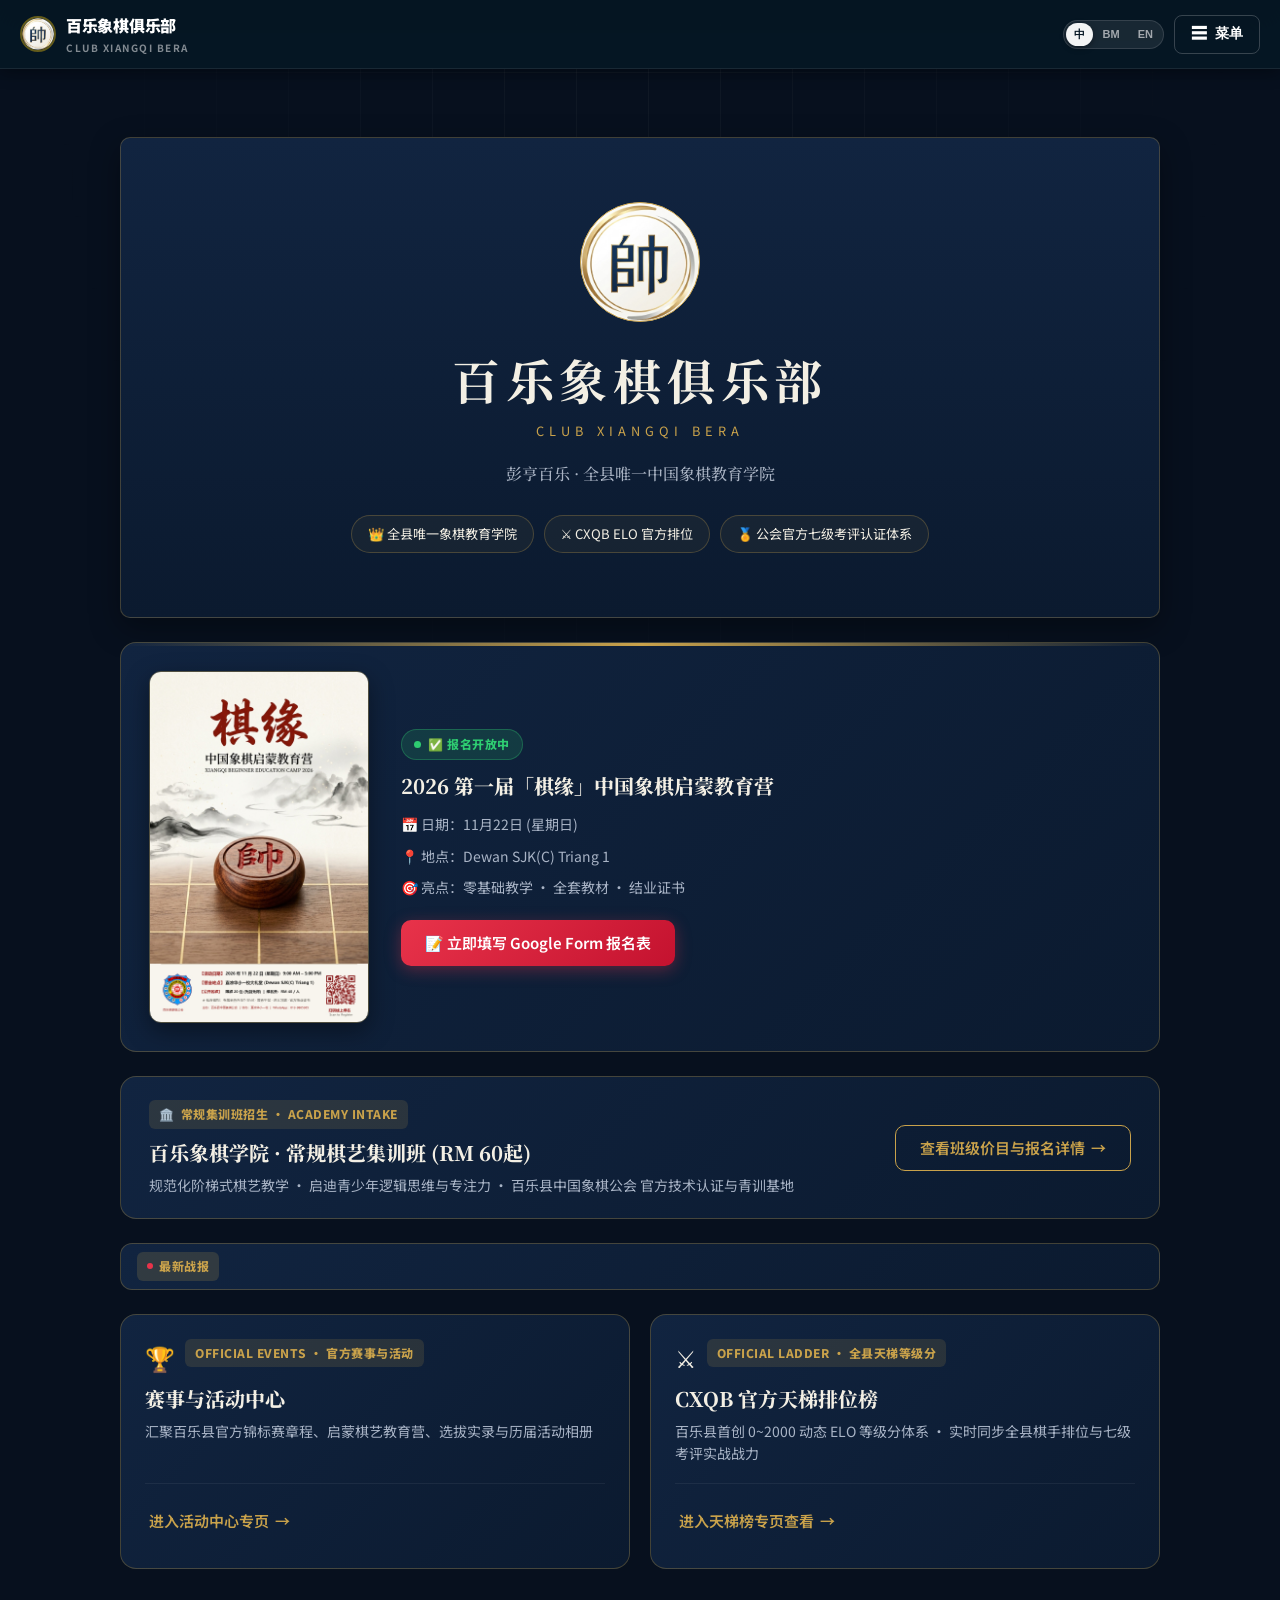
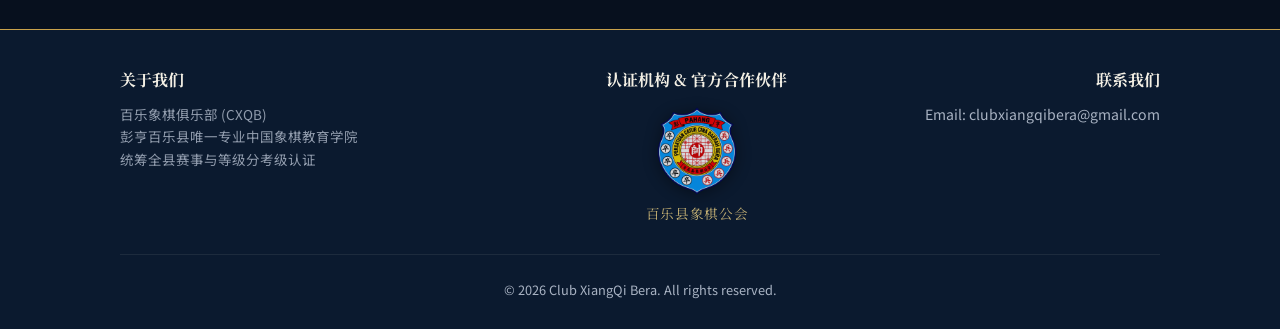
==== index.html @ 257b35fa "feat(ladder): standardize rank tiers to official 7-level system (Lv 1 Asas to Lv 7 Wakil Daerah)" ====
<!DOCTYPE html>
<html lang="zh-CN">
<head>
  <meta charset="UTF-8">
  <meta name="viewport" content="width=device-width, initial-scale=1.0, maximum-scale=1.0, user-scalable=no">
  <title>Club XiangQi Bera — 俱乐部专属综合系统</title>
  <link rel="preconnect" href="https://fonts.googleapis.com">
  <link href="https://fonts.googleapis.com/css2?family=Plus+Jakarta+Sans:wght@400;500;600;700;800;900&family=Noto+Sans+SC:wght@400;500;700;900&family=Noto+Serif+SC:wght@400;500;600;700;900&display=swap" rel="stylesheet">
  <style>
    :root {
  /* ========================================================
     CXQB MASTER DESIGN TOKENS (全站统一视觉色彩与毛玻璃规范)
     在此处修改一次，全站三端（首页、教练端、校际端）自动同步！
     ======================================================== */

  /* 0. 核心专属设计变量 (Design Variables) */
  --navy-900:           #070d1a;
  --navy-800:           #0d1a30;
  --gold:               #e8b84a;
  --red-1:              #e8334a;
  --red-2:              #c4122f;
  --text:               #f1f4f9;
  --text-muted:         #a9b4c6;

  /* 1. 页面极简暗夜蓝与棋盘微光背景 */
  --bg-page:            #040C17;                           /* 页面极深海蓝底色 */
  --grid-line:          rgba(241, 196, 15, 0.045);         /* 棋盘背景微金网格线 */
  --grid-size:          72px 72px;                         /* 棋盘网格统一尺寸 */

  /* 2. 顶栏导航与下拉大菜单 (Navigation & Mega Menu) */
  --top-color:          rgba(6, 23, 36, 0.92);             /* 顶栏深海蓝毛玻璃背景 */
  --top-blur:           16px;                              /* 顶栏毛玻璃模糊度 */
  --top-border:         rgba(255, 255, 255, 0.08);         /* 顶栏与菜单微光边框 */
  --mega-bg:            rgba(6, 23, 36, 0.78);            /* 下拉大菜单半透底色 */
  --mega-blur:          24px;                              /* 大菜单毛玻璃模糊度 */
  --backdrop-blur:      20px;                              /* 全屏背景遮罩模糊度 */
  --backdrop-bg:        rgba(0, 0, 0, 0.45);               /* 全屏背景遮罩半透黑 */

  /* 3. 毛玻璃卡片与表单 (Cards & Inputs) */
  --card-glass:         rgba(6, 23, 36, 0.72);             /* 磨砂玻璃卡片背景 */
  --card-glass-border:  rgba(255, 255, 255, 0.12);         /* 晶莹高光边框 */
  --card-glass-shadow:  0 25px 60px rgba(0, 0, 0, 0.6), 0 0 35px rgba(241, 196, 15, 0.06);
  --card-radius:        24px;                              /* 统一大圆角 */

  --input-glass-bg:     rgba(255, 255, 255, 0.05);         /* 半透输入框背景 */
  --input-glass-border: rgba(255, 255, 255, 0.12);         /* 输入框高光边框 */
  --input-glass-blur:   8px;                               /* 输入框微磨砂 */
  --input-focus-glow:   rgba(241, 196, 15, 0.5);           /* 输入框激活高亮边框 */

  /* 4. 品牌核心点缀色 (Gold & Red CTA) */
  --badge-gold-bg:      #F1C40F;                           /* 尊荣纯金徽章背景 */
  --badge-gold-text:    #0A1929;                           /* 金徽章深色文字 */
  --gold-hover:         #F1C40F;                           /* 鼠标悬停高光金 */
  
  --btn-primary-bg:     linear-gradient(135deg, #E63946 0%, #D90429 100%); /* 统一主操作渐变红 */
  --btn-primary-shadow: 0 8px 25px rgba(230, 57, 70, 0.4); /* 红色按钮微光投影 */
  --btn-primary-hover:  linear-gradient(135deg, #F04856 0%, #E81035 100%); /* 悬停渐变微亮 */

  /* 5. 分段控制器语言切换 (Segmented Controls) */
  --seg-bg:             rgba(255, 255, 255, 0.08);         /* 分段器胶囊底槽 */
  --seg-active-bg:      rgba(255, 255, 255, 0.95);         /* 激活语言纯白按钮 */
  --seg-active-color:   #111111;                           /* 激活文字深黑 */
  --seg-text-color:     rgba(255, 255, 255, 0.6);          /* 未激活文字半透白 */

  /* 6. 统一字体规范 (Typography) */
  --font-serif:         'Noto Serif SC', 'Songti SC', 'SimSun', serif;
  --font-sans:          -apple-system, BlinkMacSystemFont, 'Segoe UI', Roboto, 'PingFang SC', 'Noto Sans SC', sans-serif;

  /* UNIFIED TOPBAR & FROSTED GLASS TOKENS (One variable to rule all!) */
  --top-color: rgba(6, 23, 36, 0.92);      /* Top Navigation Bar Background */
  --top-blur: 16px;                         /* Topbar Frosted Blur */
  --top-border: rgba(255, 255, 255, 0.08);  /* Topbar Bottom Hairline */
  --mega-bg: rgba(6, 23, 36, 0.78);       /* Dropdown Mega Menu Background */
  --mega-blur: 24px;                        /* Dropdown Frosted Blur */
  --backdrop-blur: 20px;                    /* Fullscreen Screen Blur */
  --card-glass: rgba(6, 23, 36, 0.72);     /* Central Login Gate Card Glass */

      --primary: #0E2F44;
      --primary-mid: #1A5276;
      --primary-light: #2980B9;
      --gold: #F39C12;
      --gold-glow: rgba(243,156,18,0.35);
      --silver: #95A5A6;
      --bronze: #D35400;
      --bg: #E3F0FA;
      --card: #FFFFFF;
      --text: #1C2833;
      --text2: #6B7B8D;
      --border: #D0E1F0;
      --green: #27AE60;
      --red: #E74C3C;
      --radius: 20px;
      --shadow: 0 6px 24px rgba(0,0,0,0.07);
      
      
      
      
    }
    @media(prefers-color-scheme:dark){
      :root{
  /* UNIFIED TOPBAR & FROSTED GLASS TOKENS (One variable to rule all!) */
  --top-color: rgba(6, 23, 36, 0.92);      /* Top Navigation Bar Background */
  --top-blur: 16px;                         /* Topbar Frosted Blur */
  --top-border: rgba(255, 255, 255, 0.08);  /* Topbar Bottom Hairline */
  --mega-bg: rgba(6, 23, 36, 0.78);       /* Dropdown Mega Menu Background */
  --mega-blur: 24px;                        /* Dropdown Frosted Blur */
  --backdrop-blur: 20px;                    /* Fullscreen Screen Blur */
  --card-glass: rgba(6, 23, 36, 0.72);     /* Central Login Gate Card Glass */

        --bg: #071726;
        --card: rgba(255, 255, 255, 0.08);
        --text: #F0F4F8;
        --text2: #9CA8B7;
        --border: rgba(255, 255, 255, 0.12);
        --shadow: 0 8px 30px rgba(0,0,0,0.4);
        
        
        
        
      }
    }
    *{box-sizing:border-box;margin:0;padding:0;}
    body{
      font-family:'Plus Jakarta Sans','Noto Sans SC',system-ui,sans-serif;
      background:var(--bg);color:var(--text);background-attachment:fixed;
      min-height:100vh;display:flex;flex-direction:column;align-items:center;
      -webkit-font-smoothing:antialiased;
    }

    
    .gate-card, .pod, .rank-item, .vip-invite-card {
       backdrop-filter: var(--glass-blur);
       -webkit-backdrop-filter: var(--glass-blur);
    }
    
    /* ========================================================
       1. SECURITY LOGIN GATE
       ======================================================== */
    
    /* PUBLIC PORTAL HEADER & LAYOUT */
    #securityGate {
      display: flex; flex-direction: column; align-items: center;
      width: 100%; min-height: 100vh; padding: 0;
    }
    
    .public-nav-bar {
      width: 100%; display: flex; justify-content: space-between; align-items: center;
      padding: 12px 20px; background: var(--top-color) !important; backdrop-filter: blur(var(--top-blur)) !important; -webkit-backdrop-filter: blur(var(--top-blur)) !important; backdrop-filter: blur(16px);
      border-bottom: 1px solid rgba(255, 255, 255, 0.08); position: sticky; top: 0; z-index: 100;
      box-shadow: 0 2px 16px rgba(0, 0, 0, 0.4);
    }
    .p-nav-brand { display: flex; align-items: center; gap: 10px; text-decoration: none; }
    .p-nav-logo { width: 36px; height: 36px; border-radius: 50%; object-fit: cover; border: 2px solid rgba(241,196,15,0.4); }
    .p-nav-title { font-size: 16px; font-weight: 900; color: #fff; letter-spacing: -0.3px; }
    .p-nav-sub { font-size: 10px; font-weight: 700; color: rgba(255,255,255,0.5); letter-spacing: 1.5px; text-transform: uppercase; }
    .p-nav-btns { display: flex; align-items: center; gap: 6px; }
    .p-nav-btn {
      padding: 7px 14px; border-radius: 10px; font-size: 12px; font-weight: 700; cursor: pointer;
      background: transparent; color: rgba(255,255,255,0.65); border: none;
      transition: all 0.2s; position: relative; text-decoration: none; display: inline-flex; align-items: center; gap: 5px;
    }
    .p-nav-btn:hover { color: #fff; background: rgba(255,255,255,0.08); }
    .p-nav-btn.active { color: #F1C40F; }
    .p-nav-btn.active::after {
      content: ''; position: absolute; bottom: 0; left: 50%; transform: translateX(-50%);
      width: 20px; height: 3px; background: #F1C40F; border-radius: 3px;
    }
    .p-nav-divider { width: 1px; height: 20px; background: rgba(255,255,255,0.12); margin: 0 4px; }
    .p-nav-btn.accent { color: rgba(39,174,96,0.9); }
    .p-nav-btn.accent:hover { background: rgba(39,174,96,0.12); color: #27AE60; }
    .p-nav-btn.gold { color: rgba(241,196,15,0.8); }
    .p-nav-btn.gold:hover { background: rgba(241,196,15,0.1); color: #F1C40F; }
    /* Mobile hamburger */
    .p-nav-hamburger { display: none; background: none; border: none; color: #fff; font-size: 22px; cursor: pointer; padding: 4px 8px; }
    @media(max-width: 680px) {
      .p-nav-hamburger { display: block; }
      .p-nav-btns { display: none; position: absolute; top: 100%; left: 0; right: 0; flex-direction: column; background: rgba(6,23,36,0.96); backdrop-filter: blur(16px); padding: 8px 16px 16px; border-bottom: 1px solid rgba(255,255,255,0.08); gap: 4px; }
      .p-nav-btns.show { display: flex; }
      .p-nav-btn { width: 100%; justify-content: flex-start; padding: 12px 16px; border-radius: 12px; font-size: 14px; }
      .p-nav-btn.active::after { display: none; }
      .p-nav-btn.active { background: rgba(241,196,15,0.1); }
      .p-nav-divider { width: 100%; height: 1px; margin: 4px 0; }
    }
    /* ========================================================
       HOMEPAGE PUBLIC LAYOUT & UNIFIED DESIGN SYSTEM
       ======================================================== */
    .public-content-wrap {
      width: 100%;
      max-width: 1080px;
      margin: 0 auto;
      padding: 28px 20px 60px;
      box-sizing: border-box;
    }

    /* --------------------------------------------------------
       UNIFIED 3-BUTTON SYSTEM (仅保留三种，删除所有蓝色和橙色按钮)
       共同规则：高 46px，圆角 10px，字号 15px，字重 600；
       hover 上浮 2px，箭头向右移 4px；加 :focus-visible 金色外框
       -------------------------------------------------------- */
    .btn-primary,
    .btn-secondary,
    .btn-link {
      display: inline-flex;
      align-items: center;
      justify-content: center;
      height: 46px;
      min-height: 46px;
      padding: 0 24px;
      border-radius: 10px;
      font-size: 15px;
      font-weight: 600;
      font-family: var(--font-sans);
      text-decoration: none;
      cursor: pointer;
      box-sizing: border-box;
      white-space: nowrap;
      transition: transform 0.2s cubic-bezier(0.2, 0.8, 0.2, 1),
                  box-shadow 0.2s ease,
                  background 0.2s ease,
                  border-color 0.2s ease,
                  color 0.2s ease;
    }

    .btn-primary:focus-visible,
    .btn-secondary:focus-visible,
    .btn-link:focus-visible {
      outline: 2px solid var(--gold);
      outline-offset: 2px;
    }

    /* 1. btn-primary: 红色渐变(red-1→red-2)实心，白字，仅用于“报名”类按钮 */
    .btn-primary {
      background: linear-gradient(135deg, var(--red-1) 0%, var(--red-2) 100%);
      color: #ffffff !important;
      border: none;
      box-shadow: 0 4px 16px rgba(232, 51, 74, 0.35);
    }
    .btn-primary:hover {
      transform: translateY(-2px);
      box-shadow: 0 8px 24px rgba(232, 51, 74, 0.5);
      color: #ffffff !important;
    }

    /* 2. btn-secondary: 透明底，1px 金色边框，金色字，用于“查看详情”类按钮 */
    .btn-secondary {
      background: transparent;
      border: 1px solid var(--gold);
      color: var(--gold) !important;
    }
    .btn-secondary:hover {
      transform: translateY(-2px);
      background: rgba(232, 184, 74, 0.12);
      border-color: #ffd269;
      color: #ffd269 !important;
    }
    .btn-secondary .btn-arrow {
      display: inline-block;
      margin-left: 6px;
      transition: transform 0.2s ease;
    }
    .btn-secondary:hover .btn-arrow {
      transform: translateX(4px);
    }

    /* 3. btn-link: 无边框，金色字加 → 箭头，用于“进入…专页”类 */
    .btn-link {
      background: transparent;
      border: none;
      color: var(--gold) !important;
      padding: 0 4px;
      gap: 6px;
    }
    .btn-link .btn-arrow,
    .btn-link .arrow {
      display: inline-block;
      transition: transform 0.2s ease;
    }
    .btn-link:hover {
      transform: translateY(-2px);
      color: #ffd269 !important;
    }
    .btn-link:hover .btn-arrow,
    .btn-link:hover .arrow {
      transform: translateX(4px);
    }

    /* --------------------------------------------------------
       UNIFIED PANEL SYSTEM
       通用 .panel：背景 navy-800 到 navy-900 渐变，1px 边框 rgba(232,184,74,.25)，
       圆角 16px，内边距 28px；hover 时边框变亮并 translateY(-2px)，加淡金色阴影
       -------------------------------------------------------- */
    .panel {
      background: linear-gradient(135deg, var(--navy-800) 0%, var(--navy-900) 100%);
      border: 1px solid rgba(232, 184, 74, 0.25);
      border-radius: 16px;
      padding: 28px;
      box-sizing: border-box;
      transition: all 0.25s cubic-bezier(0.2, 0.8, 0.2, 1);
      position: relative;
    }

    .panel:hover {
      border-color: rgba(232, 184, 74, 0.5);
      transform: translateY(-2px);
      box-shadow: 0 12px 32px rgba(232, 184, 74, 0.08), 0 4px 16px rgba(0, 0, 0, 0.5);
    }

    .panel-title {
      font-family: var(--font-serif);
      font-size: 20px;
      font-weight: 800;
      color: var(--text);
      margin-bottom: 8px;
      line-height: 1.35;
    }

    .panel-desc {
      font-size: 14px;
      color: var(--text-muted);
      line-height: 1.6;
    }

    .panel-chip {
      display: inline-flex;
      align-items: center;
      gap: 6px;
      font-size: 12px;
      font-weight: 800;
      color: var(--gold);
      letter-spacing: 0.5px;
      background: rgba(232, 184, 74, 0.12);
      padding: 4px 10px;
      border-radius: 6px;
      margin-bottom: 10px;
    }

    /* 1. panel--featured（棋缘营）：整行，海报缩略图宽 220px，顶部有 3px 金色渐变线，“报名开放中”徽章带呼吸动画小圆点 */
    .panel--featured {
      display: flex !important;
      flex-direction: row !important;
      align-items: center !important;
      gap: 32px !important;
      width: 100% !important;
      box-sizing: border-box !important;
      overflow: hidden;
    }

    .panel--featured::before {
      content: "";
      position: absolute;
      top: 0;
      left: 0;
      right: 0;
      height: 3px;
      background: linear-gradient(90deg, transparent, var(--gold), transparent);
    }

    .panel--featured .panel-poster {
      width: 220px !important;
      min-width: 220px !important;
      max-width: 220px !important;
      flex: 0 0 220px !important;
      height: auto !important;
      border-radius: 12px;
      border: 1px solid rgba(232, 184, 74, 0.3);
      box-shadow: 0 8px 24px rgba(0, 0, 0, 0.4);
      transition: transform 0.2s ease;
      object-fit: cover;
      display: block;
    }

    .panel--featured .panel-poster:hover {
      transform: scale(1.02);
    }

    .panel--featured .panel-body {
      flex: 1 1 auto !important;
      min-width: 0 !important;
    }

    .panel-tag {
      display: inline-flex;
      align-items: center;
      font-size: 12px;
      font-weight: 800;
      letter-spacing: 0.5px;
      padding: 4px 12px;
      border-radius: 20px;
      background: rgba(46, 204, 113, 0.15);
      color: #2ecc71;
      border: 1px solid rgba(46, 204, 113, 0.3);
      margin-bottom: 12px;
    }

    .panel-tag::before {
      content: "";
      display: inline-block;
      width: 7px;
      height: 7px;
      border-radius: 50%;
      background: #2ecc71;
      margin-right: 7px;
      animation: pulseBreathing 1.8s ease-in-out infinite;
    }

    @keyframes pulseBreathing {
      0%, 100% {
        transform: scale(0.9);
        opacity: 0.6;
        box-shadow: 0 0 0 0 rgba(46, 204, 113, 0.4);
      }
      50% {
        transform: scale(1.3);
        opacity: 1;
        box-shadow: 0 0 8px 3px rgba(46, 204, 113, 0.75);
      }
    }

    .panel-meta {
      list-style: none;
      margin: 14px 0 20px;
      padding: 0;
      display: flex;
      flex-direction: column;
      gap: 8px;
    }

    .panel-meta li {
      font-size: 14px;
      color: var(--text-muted);
      display: flex;
      align-items: center;
    }

    /* 2. panel--secondary（学院招生）：整行，高度比 featured 矮，按钮用 btn-secondary */
    .panel--secondary {
      display: flex;
      justify-content: space-between;
      align-items: center;
      gap: 24px;
      padding: 22px 28px;
      width: 100%;
    }

    .panel--secondary .panel-info {
      flex: 1;
      min-width: 260px;
    }

    /* 3. panel--compact（赛事中心、天梯榜）：两栏并排(grid 2 列, gap 20px)，每张加图标，按钮用 btn-link */
    .panels-grid {
      display: grid;
      grid-template-columns: repeat(2, 1fr);
      gap: 20px;
      width: 100%;
    }

    .panel--compact {
      display: flex;
      flex-direction: column;
      justify-content: space-between;
      padding: 24px;
      min-height: 200px;
    }

    .panel--compact .panel-header-row {
      display: flex;
      align-items: center;
      gap: 10px;
      margin-bottom: 8px;
    }

    .panel--compact .panel-icon {
      font-size: 24px;
      line-height: 1;
      flex-shrink: 0;
    }

    .panel--compact .panel-action {
      margin-top: 18px;
      padding-top: 14px;
      border-top: 1px solid rgba(255, 255, 255, 0.06);
    }

    /* --------------------------------------------------------
       TICKER WRAPPER WITH "最新战报" BADGE & PAUSE ON HOVER
       -------------------------------------------------------- */
    .ticker-wrapper {
      display: flex;
      align-items: center;
      gap: 14px;
      background: linear-gradient(135deg, var(--navy-800) 0%, var(--navy-900) 100%);
      border: 1px solid rgba(232, 184, 74, 0.25);
      border-radius: 12px;
      padding: 8px 16px;
      overflow: hidden;
      transition: all 0.25s ease;
    }

    .ticker-wrapper:hover {
      border-color: rgba(232, 184, 74, 0.5);
    }

    .ticker-badge {
      display: inline-flex;
      align-items: center;
      gap: 6px;
      padding: 4px 10px;
      border-radius: 6px;
      background: rgba(232, 184, 74, 0.15);
      color: var(--gold);
      font-size: 12px;
      font-weight: 800;
      letter-spacing: 0.5px;
      white-space: nowrap;
      flex-shrink: 0;
    }

    .ticker-dot {
      width: 6px;
      height: 6px;
      border-radius: 50%;
      background: var(--red-1);
      display: inline-block;
      animation: pulseDotRed 1.5s ease-in-out infinite;
    }

    @keyframes pulseDotRed {
      0%, 100% { opacity: 0.5; transform: scale(0.9); }
      50% { opacity: 1; transform: scale(1.2); }
    }

    .ticker-wrapper .ticker {
      flex: 1;
      overflow: hidden;
      padding: 6px 0;
      border: none;
      mask-image: linear-gradient(90deg, transparent, #000 4%, #000 96%, transparent);
      -webkit-mask-image: linear-gradient(90deg, transparent, #000 4%, #000 96%, transparent);
    }

    /* 鼠标悬停时暂停滚动 */
    .ticker-wrapper:hover .ticker__track {
      animation-play-state: paused;
    }

    /* --------------------------------------------------------
       MOBILE RESPONSIVENESS (<768px)
       手机端：面板上下排列，海报缩小到 120px，按钮宽度 100%
       -------------------------------------------------------- */
    @media (max-width: 768px) {
      .public-content-wrap {
        padding: 20px 14px 50px;
      }

      .panel--featured {
        flex-direction: column;
        text-align: center;
        padding: 22px 18px;
        gap: 18px;
      }

      .panel--featured .panel-poster {
        width: 120px;
        max-width: 120px;
      }

      .panel--featured .panel-meta li {
        justify-content: center;
      }

      .panel--secondary {
        flex-direction: column;
        text-align: center;
        padding: 22px 18px;
      }

      .panel--secondary .panel-chip {
        margin-left: auto;
        margin-right: auto;
      }

      .panels-grid {
        grid-template-columns: 1fr;
        gap: 16px;
      }

      .panel--compact {
        text-align: center;
      }

      .panel--compact .panel-header-row {
        justify-content: center;
      }

      .btn-primary,
      .btn-secondary,
      .btn-link {
        width: 100%;
        justify-content: center;
      }
    }

    .gate-card{
      background:#FFF;border-radius:30px;padding:44px 32px;
      width:100%;max-width:460px;box-shadow:0 30px 80px rgba(0,0,0,0.4);
      text-align:center;
    }
    @media(prefers-color-scheme:dark){
      .gate-card{background:var(--card);color:var(--text);}
    }
    .gate-logo{font-size:48px;margin-bottom:8px;}
    .gate-badge{
      display:inline-block;padding:5px 16px;border-radius:20px;
      font-size:12px;font-weight:800;letter-spacing:.5px;
      background:rgba(26,82,118,0.12);color:var(--primary-mid);margin-bottom:12px;
    }
    .gate-title{font-size:24px;font-weight:900;color:var(--primary);margin-bottom:6px;}
    @media(prefers-color-scheme:dark){.gate-title{color:#fff;}}
    .gate-sub{font-size:13px;color:var(--text2);margin-bottom:26px;}

    .input-group{margin-bottom:16px;text-align:left;}
    .input-label{display:block;font-size:13px;font-weight:800;margin-bottom:6px;color:var(--text);}
    .gate-input{
      width:100%;padding:14px 16px;border:1.5px solid var(--border);border-radius:14px;
      font-size:15px;outline:none;background:var(--bg);color:var(--text);background-attachment:fixed;font-family:inherit;
      transition:border-color .2s;
    }
    .gate-input:focus{border-color:var(--primary-mid);}

    .login-btn{
      width:100%;padding:15px;background:linear-gradient(135deg,var(--primary),var(--primary-mid));
      color:#fff;border:none;border-radius:14px;font-size:16px;font-weight:900;cursor:pointer;
      box-shadow:0 8px 24px rgba(14,47,68,0.3);transition:transform .15s;margin-top:8px;
    }
    .login-btn:hover{transform:scale(1.02);}

    .quick-test-box{margin-top:28px;border-top:1px dashed var(--border);padding-top:18px;}
    .quick-test-label{font-size:12px;font-weight:800;color:var(--text2);margin-bottom:10px;display:block;}
    .test-pills{display:flex;flex-wrap:wrap;gap:8px;justify-content:center;}
    .test-pill{
      padding:6px 13px;border-radius:16px;font-size:12px;font-weight:800;
      background:var(--bg);color:var(--primary-mid);border:1px solid var(--border);
      cursor:pointer;transition:all .15s;
    }
    .test-pill:hover{background:var(--primary-mid);color:#fff;}
    .test-pill.admin-pill{background:#FEF9E7;color:#B7950B;border-color:#F1C40F;}
    .test-pill.admin-pill:hover{background:#F1C40F;color:#7D6608;}

    
    .gate-card, .pod, .rank-item, .vip-invite-card {
       backdrop-filter: var(--glass-blur);
       -webkit-backdrop-filter: var(--glass-blur);
    }
    
    /* ========================================================
       2. AUTHENTICATED APP CONTAINER (SIDEBAR LAYOUT)
       ======================================================== */
    #authenticatedApp{
      display:none; width:100%; height:100vh; overflow:hidden; flex-direction:row;
    }

    /* SIDEBAR */
    .app-sidebar {
      width: 260px; background: var(--card); border-right: 1px solid var(--border);
      display: flex; flex-direction: column; padding: 24px 20px;
      transition: transform 0.3s ease; z-index: 200;
    }
    .sb-logo { font-size: 18px; font-weight: 900; color: var(--primary-mid); margin-bottom: 30px; display:flex; align-items:center; gap:8px;}
    .sb-user { background: var(--bg); padding: 14px; border-radius: 12px; margin-bottom: 24px; border:1px solid var(--border); }
    .sb-nav { display: flex; flex-direction: column; gap: 8px; flex: 1; }
    .sb-link { 
      padding: 12px 16px; border-radius: 10px; color: var(--text1); 
      font-weight: 700; text-decoration: none; display: flex; align-items: center; gap: 10px;
      transition: background 0.15s; cursor:pointer;
    }
    .sb-link:hover, .sb-link.active { background: rgba(41,128,185,0.15); color: var(--primary-light); }
    .sb-logout { margin-top: auto; padding: 12px 16px; border-radius: 10px; border:none; background: #FDEDEC; color: #E74C3C; font-weight: 800; cursor: pointer; text-align: left; }
    @media(prefers-color-scheme:dark){ .sb-logout { background: rgba(231,76,60,0.15); } }
    
    /* MAIN CONTENT AREA */
    .app-main {
      flex: 1; height: 100vh; overflow-y: auto; background: var(--bg);
      display: flex; flex-direction: column; align-items: center;
    }
    
    /* TOP BAR */
    .topbar{
      width:100%;background:var(--primary);color:#fff;
      display:flex;align-items:center; justify-content:space-between;
      padding:14px 24px;position:sticky;top:0;z-index:100;
      box-shadow:0 4px 18px rgba(0,0,0,0.2);
    }
    .menu-toggle { display: none; background: none; border: none; font-size: 24px; color: #fff; cursor: pointer; margin-right: 14px; }
    .topbar-left { display:flex; align-items:center; }
    .topbar-user{display:flex;align-items:center;gap:10px;font-size:14px;font-weight:800;}
    .user-tag{background:rgba(255,255,255,0.2);padding:4px 12px;border-radius:12px;font-size:12px;font-weight:700;}
    .btn-logout{
      background:rgba(255,255,255,0.15);border:1px solid rgba(255,255,255,0.3);
      color:#fff;padding:7px 16px;border-radius:10px;font-size:13px;font-weight:800;cursor:pointer;
    }

    /* ALL CENTRED MAIN CONTAINER */
    .container{
      width:100%;max-width:880px;padding:0 20px;
      display:flex;flex-direction:column;align-items:center;
    }

    /* SPA VIEWS */
    .app-view { display: none; width: 100%; animation: fadeIn 0.2s ease-in-out; flex-direction: column; align-items: center; }
    .app-view.active { display: flex; }
    @keyframes fadeIn { from { opacity: 0; transform: translateY(10px); } to { opacity: 1; transform: translateY(0); } }

    @media (max-width: 850px) {
      .app-sidebar {
        position: fixed; left: 0; top: 0; bottom: 0;
        transform: translateX(-100%);
      }
      .app-sidebar.show { transform: translateX(0); }
      .menu-toggle { display: block; }
      .btn-logout { display: none; }
    }

    
    .gate-card, .pod, .rank-item, .vip-invite-card {
       backdrop-filter: var(--glass-blur);
       -webkit-backdrop-filter: var(--glass-blur);
    }
    
    /* ========================================================
       NEW UI COMPONENTS (ICONS & LISTS)
       ======================================================== */
    /* ICON MENU GRID */
    .icon-menu-card {
      width: 100%; background: var(--card); border-radius: 20px; padding: 24px;
      box-shadow: var(--shadow); border: 1px solid var(--border);
      margin-bottom: 24px; text-align: center;
    }
    .icon-menu-title { font-size:14px; font-weight:800; color:var(--text2); margin-bottom: 16px; text-transform: uppercase; letter-spacing:1px; }
    .icon-grid { display: grid; grid-template-columns: repeat(4, 1fr); gap: 12px; }
    @media (max-width: 600px) { .icon-grid { grid-template-columns: repeat(2, 1fr); gap: 16px; } }
    .icon-item { display:flex; flex-direction:column; align-items:center; cursor:pointer; gap:10px; }
    .icon-item:hover .icon-circle { transform: translateY(-3px); box-shadow: 0 8px 20px rgba(0,0,0,0.15); }
    .icon-circle { 
      width: 64px; height: 64px; background: var(--bg); border-radius: 18px; 
      display: flex; justify-content: center; align-items: center; font-size: 28px;
      transition: all 0.2s; border: 1.5px solid var(--border);
    }
    .icon-label { font-size: 13px; font-weight: 800; color: var(--text1); }

    /* CLASS LIST STYLE (LIST-VIEW SCHEDULE) */
    .class-list-card {
      width: 100%; background: var(--card); border-radius: 20px; padding: 0; overflow: hidden;
      box-shadow: var(--shadow); border: 1px solid var(--border); margin-bottom: 24px;
    }
    .class-list-header {
      padding: 18px 24px; border-bottom: 1px solid var(--border); background: var(--bg);
      font-size: 15px; font-weight: 900; color: var(--text1); display: flex; align-items: center; justify-content: space-between;
    }
    .class-item {
      display: flex; padding: 20px 24px; border-bottom: 1px solid var(--border); align-items: center; gap: 20px; text-align: left;
    }
    @media (max-width: 600px) { .class-item { flex-direction: column; text-align: center; gap: 12px; } .class-date { border-right: none !important; border-bottom: 2px solid var(--border); padding-right: 0 !important; padding-bottom: 12px; width:100%; } .class-time { text-align: center !important; } }
    .class-item:last-child { border-bottom: none; }
    .class-date { min-width: 60px; text-align: center; border-right: 2px solid var(--border); padding-right: 20px; }
    .class-date-day { font-size: 12px; color: var(--text2); font-weight: 700; text-transform: uppercase; }
    .class-date-num { font-size: 22px; font-weight: 900; color: var(--primary-mid); line-height: 1.2; margin-top:2px; }
    .class-details { flex: 1; }
    .class-title { font-size: 16px; font-weight: 900; margin-bottom: 6px; color: var(--text1); }
    .class-meta { font-size: 12px; color: var(--text2); font-weight: 600; margin-bottom: 8px; }
    .class-wa-btn {
      display: inline-flex; align-items: center; gap: 6px; background: #25D366; color: #fff;
      padding: 6px 12px; border-radius: 8px; font-size: 11px; font-weight: 800; text-decoration: none; transition: transform 0.15s;
    }
    .class-wa-btn:hover { transform: scale(1.05); }
    .class-time { text-align: right; font-size: 13px; font-weight: 800; color: var(--primary-mid); line-height: 1.4; }

    /* === BIG CENTERED STUDENT VIP HERO === */
    .student-hero{
      width:100%;
      background:linear-gradient(145deg,#071A27 0%,#0E2F44 55%,#1A5276 100%);
      color:#fff;border-radius:24px;padding:34px 28px 30px;
      box-shadow:0 14px 40px rgba(14,47,68,0.3);
      margin:24px 0 20px;
      text-align:center;
      position:relative;overflow:hidden;
    }
    .hero-avatar{font-size:48px;margin-bottom:8px;}
    .hero-name{font-size:30px;font-weight:900;letter-spacing:-0.5px;}
    .hero-meta{font-size:14px;opacity:.85;margin-top:4px;}
    .hero-badge-wrap{margin:10px 0 6px;}
    .hero-badge{
      display:inline-block;background:rgba(255,255,255,0.2);padding:5px 16px;
      border-radius:16px;font-size:13px;font-weight:800;border:1px solid rgba(255,255,255,0.25);
    }
    .hero-elo-center{
      display:flex;justify-content:center;align-items:baseline;gap:10px;margin-top:10px;
    }
    .hero-elo-big{font-size:48px;font-weight:900;color:#F1C40F;line-height:1;}
    .hero-tier{font-size:15px;font-weight:700;opacity:.95;}
    
    .hero-prog-container{max-width:520px;margin:16px auto 0;}
    .hero-prog-bar{height:10px;background:rgba(255,255,255,0.2);border-radius:5px;overflow:hidden;}
    .hero-prog-fill{height:100%;background:linear-gradient(90deg,#2980B9,#F1C40F);border-radius:5px;transition:width .8s;}
    .hero-prog-labels{display:flex;justify-content:space-between;font-size:12px;opacity:.85;margin-top:6px;font-weight:600;}

    /* STUDENT EXCLUSIVE BIG CARDS */
    .student-quick-grid{
      width:100%;display:grid;grid-template-columns:repeat(3, 1fr);gap:16px;margin-bottom:26px;
    }
    @media(max-width:850px){.student-quick-grid{grid-template-columns:1fr;}}
    .quick-card{
      background:var(--card);border-radius:var(--radius);padding:22px;
      border:1.5px solid var(--border);box-shadow:var(--shadow);
      text-align:center;
    }
    .quick-card-title{
      font-size:15px;font-weight:900;color:var(--primary-mid);
      display:flex;align-items:center;justify-content:center;gap:6px;margin-bottom:12px;
    }
    @media(prefers-color-scheme:dark){.quick-card-title{color:var(--primary-light);}}

    
    .gate-card, .pod, .rank-item, .vip-invite-card {
       backdrop-filter: var(--glass-blur);
       -webkit-backdrop-filter: var(--glass-blur);
    }
    
    /* ========================================================
       NEW HERO & CAMP BANNER CSS
       ======================================================== */
    
    .public-hero::before {
      content: '♟️'; position: absolute; font-size: 180px; opacity: 0.04;
      top: -20px; right: -20px; transform: rotate(15deg); pointer-events: none;
    }
    
    
    
    
    
    

    
    @media(max-width: 768px) {  }
    
    .camp-poster:hover { transform: scale(1.05); }
    .camp-info { flex: 1; display:flex; flex-direction:column; justify-content:center; text-align:left; }
    @media(max-width: 768px) { .camp-info { text-align: center; align-items:center; } }
    
    @media(max-width: 768px) {  }
    
    
    
    .btn-wa:hover { transform: translateY(-2px); box-shadow: 0 8px 20px rgba(66,133,244,0.4); color:#fff; }

    /* PODIUM (BIG & BOLD & CENTERED) */
    .podium-section{width:100%;margin:20px 0 24px;}
    .podium{display:grid;grid-template-columns:1fr 1.15fr 1fr;gap:14px;align-items:end;margin-top:48px;}
    .pod{
      background:var(--card);border-radius:22px 22px 14px 14px;padding:22px 10px 18px;
      text-align:center;position:relative;border:2px solid var(--border);
      box-shadow:var(--shadow);cursor:pointer;transition:transform .2s;
      display:flex;flex-direction:column;justify-content:flex-end;
    }
    .pod:hover{transform:translateY(-4px);}
    .pod-1{
      order:2;padding:32px 10px 24px;border-color:#F1C40F;
      background:linear-gradient(180deg,#FFFDF0 0%,var(--card) 60%,#F1C40F 100%);
      box-shadow:0 12px 35px var(--gold-glow);
      min-height:240px;
    }
    .pod-2{
      order:1;border-color:#D5D8DC;
      background:linear-gradient(180deg,#F8F9F9 0%,var(--card) 60%,#D5D8DC 100%);
      min-height:200px;
    }
    .pod-3{
      order:3;border-color:#EDBB99;
      background:linear-gradient(180deg,#FBEEE6 0%,var(--card) 60%,#EDBB99 100%);
      min-height:180px;
    }
    @media(prefers-color-scheme:dark){
      .pod-1{background:linear-gradient(180deg,#2D240A 0%,var(--card) 60%,#B7950B 100%);}
      .pod-2{background:linear-gradient(180deg,#1C2024 0%,var(--card) 60%,#7F8C8D 100%);}
      .pod-3{background:linear-gradient(180deg,#2E1F18 0%,var(--card) 60%,#BA4A00 100%);}
    }
    .crown{
      position:absolute;top:-22px;left:50%;transform:translateX(-50%);
      background:linear-gradient(135deg,#F1C40F,#F39C12);color:#7D6608;
      font-size:12px;font-weight:900;padding:6px 16px;border-radius:16px;white-space:nowrap;
      box-shadow:0 6px 16px rgba(241,196,15,0.4);
      animation:float 2s ease-in-out infinite;
    }
    @keyframes float{0%{transform:translateX(-50%) translateY(0);}50%{transform:translateX(-50%) translateY(-6px);}100%{transform:translateX(-50%) translateY(0);}}
    .pod-medal{font-size:36px;margin-bottom:auto;}
    .pod-1 .pod-medal{font-size:46px;}
    .pod-name{font-size:18px;font-weight:900;color:var(--text);margin-bottom:3px;}
    .pod-1 .pod-name{font-size:22px;}
    .pod-school{
      font-size:12px;color:var(--text2);margin-bottom:12px;font-weight:600;
      white-space:nowrap;overflow:hidden;text-overflow:ellipsis;
    }
    .pod-elo{font-size:26px;font-weight:900;color:#FFF;line-height:1;margin-top:10px;text-shadow:0 2px 4px rgba(0,0,0,0.3);}
    .pod-1 .pod-elo{font-size:32px;}
    .pod-stats{font-size:12px;color:#FFF;margin-top:4px;font-weight:700;text-shadow:0 1px 2px rgba(0,0,0,0.3);}

    .tier-chip{display:inline-block;font-size:11.5px;font-weight:800;padding:3px 10px;border-radius:8px;margin-bottom:6px;border:1px solid transparent;white-space:nowrap;}
    .tier-7{background:rgba(245,158,11,0.22);color:#FBBF24;border-color:rgba(245,158,11,0.55);box-shadow:0 0 10px rgba(245,158,11,0.25);}
    .tier-6{background:rgba(239,68,68,0.2);color:#F87171;border-color:rgba(239,68,68,0.45);}
    .tier-5{background:rgba(168,85,247,0.18);color:#C084FC;border-color:rgba(168,85,247,0.4);}
    .tier-4{background:rgba(59,130,246,0.18);color:#60A5FA;border-color:rgba(59,130,246,0.4);}
    .tier-3{background:rgba(16,185,129,0.18);color:#34D399;border-color:rgba(16,185,129,0.4);}
    .tier-2{background:rgba(6,182,212,0.18);color:#22D3EE;border-color:rgba(6,182,212,0.4);}
    .tier-1{background:rgba(148,163,184,0.18);color:#CBD5E1;border-color:rgba(148,163,184,0.35);}
    .tier-0{background:rgba(255,255,255,0.08);color:var(--text2);border-color:rgba(255,255,255,0.15);}

    /* CENTERED SECTION HEADERS */
    .section-head{
      width:100%;text-align:center;margin:40px 0 20px;
      display:flex;flex-direction:column;align-items:center;
    }
    .section-title{
      font-size:18px;font-weight:900;display:flex;align-items:center;justify-content:center;gap:8px;
      letter-spacing: 1px;
    }
    .section-sub{font-size:12px;color:var(--text2);margin-top:6px;}

    /* BIG CLEAR RANK LIST */
    .rank-list{width:100%;display:flex;flex-direction:column;gap:10px;}
    .rank-card{
      background:var(--card);border-radius:14px;padding:16px;
      display:flex;align-items:center;gap:14px;
      border:1px solid var(--border);box-shadow:var(--shadow);
      transition: transform 0.2s ease, box-shadow 0.2s ease;
    }
    .rank-card:hover {
      transform: translateY(-2px);
      box-shadow: 0 8px 24px rgba(0,0,0,0.12);
    }
    .rank-card.my-card{
      border:2.5px solid #F1C40F !important;
      background:linear-gradient(180deg,#FFFCF4 0%,var(--card) 100%);
      box-shadow:0 0 25px rgba(241,196,15,0.45);
    }
    @media(prefers-color-scheme:dark){
      .rank-card.my-card{background:linear-gradient(180deg,#2A2208 0%,var(--card) 100%);}
    }
    .rank-left{display:flex;align-items:center;gap:16px;}
    .rank-num{font-size:20px;font-weight:900;color:var(--text2);width:32px;text-align:center;flex-shrink:0;}
    .rank-info{flex:1;}
    .rank-name{font-size:17px;font-weight:900;display:flex;align-items:center;gap:8px;flex-wrap:wrap;}
    .rank-school{font-size:13px;color:var(--text2);margin-top:2px;font-weight:600;}
    .rank-right{text-align:right;flex-shrink:0;}
    .rank-elo{font-size:24px;font-weight:900;color:var(--primary-mid);line-height:1;}
    @media(prefers-color-scheme:dark){.rank-elo{color:var(--primary-light);}}
    .rank-wr{font-size:12px;color:var(--text2);margin-top:2px;font-weight:600;}

    /* MATCH LIST */
    .match-card{
      background:var(--card);border-radius:16px;padding:14px 18px;
      display:flex;align-items:center;justify-content:space-between;gap:12px;
      border:1.5px solid var(--border);box-shadow:var(--shadow);
    }
    .match-title{font-size:15px;font-weight:800;display:flex;align-items:center;gap:8px;}
    .match-meta{font-size:12px;color:var(--text2);margin-top:2px;}

    /* TICKER */
    .ticker-wrap{width:100%;overflow:hidden;background:var(--card);border-radius:16px;border:1.5px solid var(--border);padding:12px 0;}
    .ticker-track{display:flex;gap:28px;animation:ticker 30s linear infinite;width:max-content;padding:0 14px;}
    .ticker-item{white-space:nowrap;font-size:13px;color:var(--text);font-weight:600;display:flex;align-items:center;gap:8px;}
    @keyframes ticker{0%{transform:translateX(0);}100%{transform:translateX(-50%);}}

    /* LIGHTBOX */
    #lightbox{display:none;position:fixed;inset:0;background:rgba(0,0,0,0.85);z-index:999;justify-content:center;align-items:center;padding:16px;cursor:pointer;}
    #lightbox.show{display:flex;}
    #lightbox img{max-width:95%;max-height:85vh;border-radius:12px;}

    @media(max-width:540px){
      .hero-name{font-size:24px;}
      .hero-elo-big{font-size:38px;}
      .podium{gap:6px;}
      .pod{padding:16px 8px 12px;}
      .pod-name{font-size:14px;}
      .pod-1 .pod-name{font-size:16px;}
      .pod-elo{font-size:20px;}
      .pod-1 .pod-elo{font-size:24px;}
      .rank-card{
      background:var(--card);border-radius:14px;padding:16px;
      display:flex;align-items:center;gap:14px;
      border:1px solid var(--border);box-shadow:var(--shadow);
      transition: transform 0.2s ease, box-shadow 0.2s ease;
    }
    .rank-card:hover {
      transform: translateY(-2px);
      box-shadow: 0 8px 24px rgba(0,0,0,0.12);
    }
      .rank-name{font-size:15px;}
      .rank-elo{font-size:20px;}
    }
    /* ANIMATIONS */
    @keyframes fadeInUp {
      from { opacity: 0; transform: translateY(20px); }
      to { opacity: 1; transform: translateY(0); }
    }
    .animate-in {
      animation: fadeInUp 0.5s ease forwards;
      opacity: 0;
    }
    .animate-in:nth-child(1) { animation-delay: 0.05s; }
    .animate-in:nth-child(2) { animation-delay: 0.1s; }
    .animate-in:nth-child(3) { animation-delay: 0.15s; }
    .animate-in:nth-child(4) { animation-delay: 0.2s; }
    .animate-in:nth-child(5) { animation-delay: 0.25s; }
    .animate-in:nth-child(6) { animation-delay: 0.3s; }
    .animate-in:nth-child(7) { animation-delay: 0.35s; }
    .animate-in:nth-child(8) { animation-delay: 0.4s; }
    .sidebar-overlay {
      display: none;
      position: fixed; top: 0; left: 0; right: 0; bottom: 0;
      background: rgba(0,0,0,0.5); z-index: 199;
      backdrop-filter: blur(2px);
    }
    .sidebar-overlay.show { display: block; }
    .section-head {
      text-align: center; margin-bottom: 24px; padding: 0 16px;
    }
    .section-title {
      font-size: 20px; font-weight: 900; color: var(--text);
    }
    .section-sub {
      font-size: 13px; color: var(--text2); margin-top: 4px;
    }
  /* =========================================================
   百乐象棋俱乐部 · Club Xiangqi Bera — Formal theme
   Palette from the logo: navy + brushed gold (+ silver edge)
   Red is used ONLY for the main call-to-action.
   ========================================================= */

@import url("https://fonts.googleapis.com/css2?family=Noto+Serif+SC:wght@500;700&family=Noto+Sans+SC:wght@400;500&family=Noto+Serif+SC:wght@400;500;600;700;900&display=swap");

:root {
  /* UNIFIED TOPBAR & FROSTED GLASS TOKENS (One variable to rule all!) */
  --top-color: rgba(6, 23, 36, 0.92);      /* Top Navigation Bar Background */
  --top-blur: 16px;                         /* Topbar Frosted Blur */
  --top-border: rgba(255, 255, 255, 0.08);  /* Topbar Bottom Hairline */
  --mega-bg: rgba(6, 23, 36, 0.78);       /* Dropdown Mega Menu Background */
  --mega-blur: 24px;                        /* Dropdown Frosted Blur */
  --backdrop-blur: 20px;                    /* Fullscreen Screen Blur */
  --card-glass: rgba(6, 23, 36, 0.72);     /* Central Login Gate Card Glass */

  /* Colour */
  --navy-950: #040c17;   /* page */
  --navy-900: #0b1a2f;   /* cards */
  --navy-800: #112440;   /* raised / hover */
  --gold:      #c9a24b;  /* accent, borders */
  --gold-soft: #e3c97f;  /* headings accent */
  --silver:    #b9c0ca;  /* secondary line */
  --ink:       #f3efe4;  /* main text (warm white from logo bg) */
  --ink-dim:   #a9b3c3;  /* secondary text */
  --red:       #b3262d;  /* CTA only */
  --red-hover: #c8323a;
  /* Backwards compatibility for existing dashboards */
  --bg: var(--navy-950);
  --card: var(--navy-900);
  --text: var(--ink);
  --text2: var(--ink-dim);
  --border: var(--line);


  --line:      rgba(201, 162, 75, 0.28);   /* 1px gold hairline */
  --line-soft: rgba(243, 239, 228, 0.08);

  /* Type */
  --font-serif: "Noto Serif SC", "Songti SC", "SimSun", serif;
  --font-sans:  "Noto Sans SC", "PingFang SC", "Microsoft YaHei", system-ui, sans-serif;

  /* Shape & space */
  --radius: 10px;                 /* one radius for everything */
  --radius-pill: 999px;
  --shadow: 0 10px 30px rgba(0, 0, 0, 0.35);
  --page: 1040px;
  --gap: clamp(28px, 5vw, 56px);  /* space between sections */
}

/* ---------- Base ---------- */
*, *::before, *::after { box-sizing: border-box; }

html { scroll-behavior: smooth; }

body {
  margin: 0;
  background: var(--navy-950);
  color: var(--ink);
  font-family: var(--font-sans);
  font-weight: 400;
  line-height: 1.7;
  -webkit-font-smoothing: antialiased;
}

/* faint xiangqi board lines behind the whole page */
body::before {
    content: "";
    position: fixed;
    inset: 0;
    z-index: 0;
    pointer-events: none;
    background-image:
      linear-gradient(var(--grid-line) 1px, transparent 1px),
      linear-gradient(90deg, var(--grid-line) 1px, transparent 1px);
    background-size: var(--grid-size);
    mask-image: radial-gradient(ellipse at 50% 0%, #000 0%, transparent 70%);
  -webkit-mask-image: radial-gradient(ellipse at 50% 0%, #000 0%, transparent 70%);
  opacity: 0.6;
}

h1, h2, h3 {
  font-family: var(--font-serif);
  font-weight: 700;
  line-height: 1.3;
  margin: 0;
}

a { color: inherit; text-decoration: none; }

:focus-visible {
  outline: 2px solid var(--gold-soft);
  outline-offset: 3px;
  border-radius: 4px;
}

.container { max-width: var(--page); margin-inline: auto; padding-inline: 20px; }
.section   { margin-top: var(--gap); }

/* ---------- Navigation ---------- */
.nav {
  position: sticky; top: 0; z-index: 50;
  display: flex; align-items: center; justify-content: space-between;
  padding: 12px clamp(16px, 4vw, 40px);
  background: rgba(7, 16, 30, 0.88);
  backdrop-filter: blur(10px);
  border-bottom: 1px solid var(--line);
}

.nav__brand { display: flex; align-items: center; gap: 12px; }

/* The logo has a light background, so it sits in a light round badge */
.nav__logo,
.hero__logo {
  border-radius: 50%;
  background: #faf8f2;
  border: 1px solid var(--gold);
  object-fit: cover;
}
.nav__logo  { width: 40px; height: 40px; }

.nav__title { font-family: var(--font-serif); font-size: 1.05rem; line-height: 1.2; }
.nav__sub   { display: block; font-family: var(--font-sans); font-size: 0.68rem;
              letter-spacing: 0.22em; color: var(--gold); }

.nav__links { display: flex; align-items: center; gap: clamp(14px, 2.4vw, 30px); }

/* every link the same colour — no more green / yellow mix */
.nav__links a {
  display: inline-flex; align-items: center; gap: 6px;
  font-size: 0.9rem; color: var(--ink-dim);
  padding: 6px 0;
  border-bottom: 1px solid transparent;
  transition: color .2s, border-color .2s;
}
.nav__links a:hover,
.nav__links a[aria-current="page"] { color: var(--ink); border-color: var(--gold); }

.nav__links svg { width: 16px; height: 16px; stroke: var(--gold); fill: none; stroke-width: 1.6; }

.lang { display: flex; gap: 2px; padding-left: 16px; border-left: 1px solid var(--line); }
.lang button {
  background: none; border: 0; cursor: pointer;
  color: var(--ink-dim); font: inherit; font-size: 0.8rem; padding: 4px 8px;
  border-radius: 6px;
}
.lang button[aria-pressed="true"] { color: var(--navy-950); background: var(--gold); }

/* ---------- Hero ---------- */
.hero {
  margin-top: 40px;
  padding: clamp(32px, 6vw, 64px) 24px;
  text-align: center;
  background: linear-gradient(145deg, #061724 0%, #0E2F44 55%, #1A5276 100%);
  border: 1px solid var(--line);
  border-radius: var(--radius);
  box-shadow: var(--shadow);
}
.hero__logo { width: clamp(84px, 12vw, 120px); height: auto; aspect-ratio: 1; margin-bottom: 20px; }

.hero__title {
  font-size: clamp(1.9rem, 4.6vw, 3rem);
  letter-spacing: 0.12em;
  color: var(--ink);
}
.hero__en {
  margin-top: 8px;
  font-size: 0.8rem; letter-spacing: 0.4em; color: var(--gold);
}
.hero__tagline {
  margin: 18px auto 0; max-width: 34em;
  font-family: var(--font-serif); font-weight: 500;
  color: var(--ink-dim);
}

.hero__badges {
  display: flex; flex-wrap: wrap; justify-content: center; gap: 10px;
  margin-top: 28px;
}
.badge {
  display: inline-flex; align-items: center; gap: 8px;
  padding: 7px 16px;
  font-size: 0.82rem; color: var(--ink);
  border: 1px solid var(--line);
  border-radius: var(--radius-pill);
  background: rgba(201, 162, 75, 0.06);
}
.badge svg { width: 15px; height: 15px; stroke: var(--gold); fill: none; stroke-width: 1.6; }

/* ---------- Announcement (Featured Panel) ---------- */
.announce {
  display: flex; gap: 28px; align-items: center;
  padding: 28px;
  background: linear-gradient(135deg, var(--navy-800) 0%, var(--navy-900) 100%);
  border: 1px solid rgba(232, 184, 74, 0.25);
  border-radius: 16px;
  box-shadow: 0 10px 30px rgba(0,0,0,0.3);
}
.announce__poster {
  width: 220px; max-width: 220px; flex-shrink: 0;
  border-radius: 12px;
  border: 1px solid rgba(232, 184, 74, 0.3);
}
.announce__title { margin: 12px 0 14px; font-size: clamp(1.25rem, 2.6vw, 1.7rem); color: var(--text); }

.meta { list-style: none; margin: 0 0 20px; padding: 0; display: grid; gap: 6px; }
.meta li { display: flex; gap: 10px; align-items: center; color: var(--ink-dim); font-size: 0.92rem; }
.meta svg { width: 16px; height: 16px; flex: none; stroke: var(--gold); fill: none; stroke-width: 1.6; }

/* ---------- Buttons ---------- */
.btn {
  display: inline-flex; align-items: center; gap: 8px;
  padding: 11px 24px;
  font: 500 0.95rem var(--font-sans);
  border-radius: var(--radius);
  border: 1px solid transparent;
  cursor: pointer;
  transition: background .2s, border-color .2s, transform .15s;
}
.btn--primary { background: var(--red); color: #fff; border-color: rgba(255,255,255,.12); }
.btn--primary:hover { background: var(--red-hover); }
.btn--ghost   { background: transparent; color: var(--ink); border-color: var(--line); }
.btn--ghost:hover { border-color: var(--gold); }
.btn:active { transform: translateY(1px); }

/* ---------- Match ticker (faded edges) ---------- */
.ticker {
  overflow: hidden;
  padding: 10px 0;
  border-block: 1px solid var(--line);
  font-size: 0.85rem; color: var(--ink-dim);
  mask-image: linear-gradient(90deg, transparent, #000 10%, #000 90%, transparent);
  -webkit-mask-image: linear-gradient(90deg, transparent, #000 10%, #000 90%, transparent);
}
.ticker__track { display: flex; gap: 40px; width: max-content; animation: ticker 40s linear infinite; }
.ticker__item b { color: var(--ink); font-weight: 500; }
.ticker__score  { color: var(--gold-soft); margin-inline: 8px; }
@keyframes ticker { to { transform: translateX(-50%); } }

/* ---------- Section headings ---------- */
.section__head { text-align: center; margin-bottom: 28px; }
.section__title { font-size: clamp(1.4rem, 3vw, 1.9rem); letter-spacing: 0.06em; }
.section__title::after {
  content: ""; display: block; width: 56px; height: 1px; margin: 14px auto 0;
  background: linear-gradient(90deg, transparent, var(--gold), transparent);
}
.section__sub { margin-top: 10px; color: var(--ink-dim); font-size: 0.9rem; }

/* ---------- Empty state (album) ---------- */
.empty {
  padding: 36px 20px; text-align: center;
  color: var(--ink-dim);
  border: 1px dashed var(--line);
  border-radius: var(--radius);
}

/* ---------- Leaderboard podium ---------- */
.podium {
  display: grid; grid-template-columns: 1fr 1.15fr 1fr;
  gap: 16px; align-items: end;
}
.rank-card {
  padding: 24px 16px; text-align: center;
  background: var(--navy-900);
  border: 1px solid var(--line);
  border-radius: var(--radius);
}
.rank-card--1 { padding-block: 36px; border-color: var(--gold);
                background: linear-gradient(145deg, #061724 0%, #0E2F44 55%, #1A5276 100%); }

/* numbered badge instead of emoji medals */
.rank-card__no {
  width: 38px; height: 38px; margin: 0 auto 12px;
  display: grid; place-items: center;
  font: 700 1rem var(--font-serif);
  color: var(--gold-soft);
  border: 1px solid var(--gold); border-radius: 50%;
}
.rank-card--1 .rank-card__no { background: var(--badge-gold-bg); color: var(--badge-gold-text); }
.rank-card--2 .rank-card__no { border-color: var(--silver); color: var(--silver); }

.rank-card__name   { font-family: var(--font-serif); font-size: 1.2rem; }
.rank-card__school { margin-top: 2px; font-size: 0.82rem; color: var(--ink-dim); }
.rank-card__title  { display: inline-block; margin-top: 12px; padding: 2px 12px;
                     font-size: 0.78rem; color: var(--gold-soft);
                     border: 1px solid var(--line); border-radius: var(--radius-pill); }
.rank-card__rating { display: block; margin-top: 10px;
                     font: 700 1.6rem var(--font-serif); color: var(--ink); }

/* ---------- Ranking table ---------- */
.toolbar { display: flex; flex-wrap: wrap; gap: 10px; margin: 36px 0 14px; }
.input, .select {
  background: var(--navy-900); color: var(--ink);
  border: 1px solid var(--line); border-radius: var(--radius);
  padding: 9px 14px; font: inherit; font-size: 0.9rem;
}
.input { flex: 1 1 220px; }
.input::placeholder { color: var(--ink-dim); }

.table-wrap { overflow-x: auto; border: 1px solid var(--line); border-radius: var(--radius); }
.table { width: 100%; border-collapse: collapse; font-size: 0.92rem; }
.table th, .table td { padding: 12px 16px; text-align: left; white-space: nowrap; }
.table thead th {
  font-weight: 500; font-size: 0.8rem; letter-spacing: 0.08em; color: var(--gold);
  background: var(--navy-900); border-bottom: 1px solid var(--line);
}
.table tbody tr + tr td { border-top: 1px solid var(--line-soft); }
.table tbody tr:hover td { background: rgba(201, 162, 75, 0.05); }
.table td.num { font-variant-numeric: tabular-nums; text-align: right; }

/* ---------- Footer ---------- */
.footer {
  margin-top: calc(var(--gap) * 1.5);
  padding: 40px 20px 28px;
  background: var(--navy-900);
  border-top: 1px solid var(--gold);
  color: var(--ink-dim); font-size: 0.88rem;
}
.footer__grid {
  max-width: var(--page); margin-inline: auto;
  display: grid; grid-template-columns: 1.4fr 1fr 1fr; gap: 32px;
}
.footer h3 { font-size: 1rem; color: var(--ink); margin-bottom: 12px; }
.footer a:hover { color: var(--gold-soft); }
.footer__legal {
  max-width: var(--page); margin: 28px auto 0; padding-top: 16px;
  border-top: 1px solid var(--line-soft); font-size: 0.8rem; text-align: center;
}

/* ---------- Responsive ---------- */
@media (max-width: 760px) {
  .nav__links a span { display: none; }         /* icons only on small screens */
  .announce { flex-direction: column; text-align: center; }
  .announce__poster { width: 120px; max-width: 120px; margin-inline: auto; }
  .meta li { justify-content: center; }
  .podium { grid-template-columns: 1fr; }
  .rank-card--1 { order: -1; }
  .footer__grid { grid-template-columns: 1fr; }
}

/* ---------- Reduced motion ---------- */
@media (prefers-reduced-motion: reduce) {
  html { scroll-behavior: auto; }
  .ticker__track { animation: none; }
  .btn { transition: none; }
}


/* Custom rank list styles for 4th and below */
.rank-list { display: flex; flex-direction: column; gap: 12px; margin-top: 24px; }
.rank-list-item { display: flex; align-items: center; gap: 16px; padding: 16px 20px; background: var(--navy-900); border: 1px solid var(--line); border-radius: var(--radius); }
.rank-list-item__no { font-family: var(--font-serif); font-size: 1.1rem; font-weight: 700; color: var(--gold-soft); width: 24px; text-align: center; }
.rank-list-item__info { flex: 1; }
.rank-list-item__name { font-family: var(--font-serif); font-size: 1.1rem; color: var(--ink); }
.rank-list-item__school { font-size: 0.8rem; color: var(--ink-dim); margin-left: 8px; }
.rank-list-item__rating { font-family: var(--font-serif); font-size: 1.25rem; font-weight: 700; color: var(--gold); }


/* Fix footer width */
.footer { width: 100%; margin-top: auto; }

@media (max-width: 768px) {
  .footer__grid { grid-template-columns: 1fr !important; text-align: center !important; }
  .footer__grid > div { text-align: center !important; }
}

.rank-list { display: flex; flex-direction: column; gap: 12px; margin-top: 24px; }
.rank-list-item { display: flex; align-items: center; gap: 16px; padding: 16px 20px; background: var(--navy-900); border: 1px solid var(--line); border-radius: var(--radius); }
.rank-list-item__no { font: 700 1.1rem var(--font-serif); color: var(--gold-soft); width: 24px; text-align: center; }
.rank-list-item__info { flex: 1; }
.rank-list-item__name { font: 700 1.1rem var(--font-serif); color: var(--ink); }
.rank-list-item__school { font-size: 0.8rem; color: var(--ink-dim); margin-left: 8px; }
.rank-list-item__rating { font: 700 1.25rem var(--font-serif); color: var(--gold); }


/* Ladder layout fixes */
#publicPodiumArea {
  width: 100%;
  display: block;
}
.podium {
  display: grid;
  grid-template-columns: 1fr 1.15fr 1fr;
  gap: 16px;
  align-items: end;
  width: 100%;
}
.rank-card {
  display: flex;
  flex-direction: column;
  align-items: center;
  padding: 24px 16px;
  text-align: center;
  background: var(--navy-900);
  border: 1px solid var(--line);
  border-radius: var(--radius);
}
.rank-card--1 {
  padding-block: 36px;
  border-color: var(--gold);
  background: linear-gradient(180deg, var(--navy-800), var(--navy-900));
}
.rank-card__no {
  width: 38px; height: 38px; margin-bottom: 12px;
  display: grid; place-items: center;
  font: 700 1rem var(--font-serif);
  color: var(--gold-soft);
  border: 1px solid var(--gold); border-radius: 50%;
}
.rank-card--1 .rank-card__no { background: var(--badge-gold-bg); color: var(--badge-gold-text); }
.rank-card--2 .rank-card__no { border-color: var(--silver); color: var(--silver); }
.rank-card__name { font-family: var(--font-serif); font-size: 1.2rem; font-weight: 700; }
.rank-card__school { margin-top: 2px; font-size: 0.82rem; color: var(--ink-dim); }
.rank-card__title {
  display: inline-block; margin-top: 12px; padding: 2px 12px;
  font-size: 0.78rem; color: var(--gold-soft);
  border: 1px solid var(--line); border-radius: var(--radius-pill);
}
.rank-card__rating {
  display: block; margin-top: 10px;
  font: 700 1.6rem var(--font-serif); color: var(--ink);
}

.rank-list {
  display: flex; flex-direction: column; gap: 12px; margin-top: 24px; width: 100%;
}
.rank-list-item {
  display: flex; align-items: center; gap: 16px; padding: 16px 20px;
  background: var(--navy-900); border: 1px solid var(--line); border-radius: var(--radius);
}
.rank-list-item__no { font: 700 1.1rem var(--font-serif); color: var(--gold-soft); width: 24px; text-align: center; flex-shrink: 0; }
.rank-list-item__info { flex: 1; }
.rank-list-item__name { font: 700 1.1rem var(--font-serif); color: var(--ink); }
.rank-list-item__school { display: block; font-size: 0.8rem; color: var(--ink-dim); }
.rank-list-item__rating { font: 700 1.25rem var(--font-serif); color: var(--gold); flex-shrink: 0; }

@media (max-width: 760px) {
  .podium { grid-template-columns: 1fr; }
  .rank-card--1 { order: -1; }
}


#publicGalleryArea { width: 100%; display: block; margin-top: 20px; }
.empty {
  width: 100%;
  padding: 36px 20px; text-align: center;
  color: var(--ink-dim);
  border: 1px dashed var(--line);
  border-radius: var(--radius);
  margin: 0 auto;
}


/* --- Super Event System --- */
.events-grid {
  display: grid;
  grid-template-columns: repeat(auto-fill, minmax(300px, 1fr));
  gap: 24px;
}
.event-card {
  background: var(--navy-900);
  border: 1px solid var(--line);
  border-radius: var(--radius);
  overflow: hidden;
  cursor: pointer;
  transition: transform 0.2s, border-color 0.2s;
  box-shadow: 0 4px 12px rgba(0,0,0,0.3);
  display: flex; flex-direction: column;
}
.event-card:hover {
  transform: translateY(-4px);
  border-color: var(--gold);
}
.event-card__cover {
  width: 100%; height: 180px;
  background-color: var(--navy-800);
  background-size: cover; background-position: center;
  border-bottom: 1px solid var(--line);
}
.event-card__body { padding: 24px; flex: 1; display: flex; flex-direction: column; }
.event-card__date { font-size: 0.85rem; color: var(--gold-soft); margin-bottom: 8px; font-weight: 600; letter-spacing: 0.05em; }
.event-card__title { font-size: 1.25rem; color: var(--ink); font-weight: 700; margin-bottom: 12px; line-height: 1.4; font-family: var(--font-serif); }
.event-card__desc { font-size: 0.9rem; color: var(--ink-dim); line-height: 1.6; margin-bottom: 0; margin-top: auto; }

/* Detail Modal */
.evt-modal {
  position: fixed; inset: 0; z-index: 9999;
  background: rgba(7, 16, 30, 0.95); backdrop-filter: blur(8px);
  display: none; align-items: center; justify-content: center;
  padding: 20px;
}
.evt-modal__content {
  background: var(--navy-900);
  width: 100%; max-width: 760px; max-height: 90vh;
  border: 1px solid var(--gold); border-radius: var(--radius);
  overflow-y: auto; position: relative;
  box-shadow: 0 20px 50px rgba(0,0,0,0.6);
}
.evt-modal__close {
  position: absolute; top: 16px; right: 16px;
  background: rgba(0,0,0,0.6); color: #fff; border: 1px solid var(--line);
  border-radius: 50%; width: 36px; height: 36px;
  cursor: pointer; font-size: 18px; z-index: 10;
  display: flex; align-items: center; justify-content: center;
}
.evt-modal__close:hover { background: var(--red); border-color: var(--red); }
.evt-modal__cover { width: 100%; height: 280px; background-size: cover; background-position: center; border-bottom: 1px solid var(--gold); }
.evt-modal__body { padding: 40px; }
.evt-modal__title { font-size: 1.8rem; color: var(--gold); font-family: var(--font-serif); margin-bottom: 12px; line-height: 1.3; }
.evt-modal__date { font-size: 0.95rem; color: var(--ink-dim); margin-bottom: 24px; font-weight: 600; letter-spacing: 0.05em; }
.evt-modal__desc { font-size: 1rem; color: var(--ink); line-height: 1.8; margin-bottom: 36px; }

.evt-section-title { font-size: 1.15rem; color: var(--gold-soft); margin-bottom: 16px; border-bottom: 1px dashed var(--line); padding-bottom: 10px; font-weight: 700; }
.evt-links { display: flex; flex-wrap: wrap; gap: 12px; margin-bottom: 36px; }
.evt-link-btn {
  display: inline-flex; align-items: center; gap: 8px;
  padding: 10px 18px; font-size: 0.9rem; font-weight: 600;
  background: var(--navy-800); border: 1px solid var(--line); border-radius: 8px;
  color: var(--ink); cursor: pointer; text-decoration: none; transition: 0.2s;
}
.evt-link-btn:hover { border-color: var(--gold); color: var(--gold); transform: translateY(-2px); box-shadow: 0 4px 12px rgba(201,162,75,0.1); }
.evt-gallery { display: grid; grid-template-columns: repeat(auto-fill, minmax(140px, 1fr)); gap: 16px; margin-bottom: 36px; }
.evt-gallery img { width: 100%; height: 100px; object-fit: cover; border-radius: 8px; border: 1px solid var(--line); cursor: pointer; transition: 0.2s; }
.evt-gallery img:hover { border-color: var(--gold); transform: scale(1.03); }

/* Full Archive View (Another Page Feel) */
.archive-view {
  position: fixed; top: 0; right: -100%; width: 100%; max-width: 480px; height: 100vh;
  z-index: 8000; background: var(--navy-950);
  border-left: 1px solid var(--line);
  box-shadow: -10px 0 40px rgba(0,0,0,0.6);
  overflow-y: auto; transition: right 0.3s cubic-bezier(0.2, 0.8, 0.2, 1);
}
.archive-view.open { right: 0; }
.archive-backdrop {
  position: fixed; inset: 0; background: rgba(7, 16, 30, 0.8);
  z-index: 7999; backdrop-filter: blur(4px);
  opacity: 0; pointer-events: none; transition: opacity 0.3s;
}
.archive-backdrop.open { opacity: 1; pointer-events: auto; }
.archive-view__body .events-grid { grid-template-columns: 1fr; gap: 20px; }

.archive-view__header {
  position: sticky; top: 0; background: rgba(7, 16, 30, 0.95); backdrop-filter: blur(10px);
  padding: 20px clamp(20px, 5vw, 40px); border-bottom: 1px solid var(--line);
  display: flex; align-items: center; justify-content: space-between; z-index: 10;
}
.archive-view__title { font-size: 1.4rem; color: var(--gold); font-family: var(--font-serif); font-weight: 700; }
.archive-view__close {
  background: transparent; color: var(--ink); border: 1px solid var(--line);
  padding: 8px 20px; border-radius: 8px; cursor: pointer; font-size: 0.95rem; font-weight: 600; transition: 0.2s;
}
.archive-view__close:hover { background: var(--navy-800); border-color: var(--gold); color: var(--gold); }
.archive-view__body { padding: 40px clamp(20px, 5vw, 40px); max-width: 1200px; margin: 0 auto; }


.nav-drawer-btn {
  width: 100%; text-align: left; padding: 16px 20px;
  background: transparent; border: 1px solid var(--line);
  border-radius: var(--radius); color: var(--ink);
  font-size: 1.1rem; font-weight: 700; font-family: var(--font-serif);
  cursor: pointer; transition: 0.2s; text-decoration: none; display: block;
}
.nav-drawer-btn:hover {
  background: var(--navy-800); border-color: var(--gold); color: var(--gold);
  transform: translateX(6px);
}
#mainNavSidebar { z-index: 9500; }
#mainNavBackdrop { z-index: 9400; }


.nav-menu-btn {
  background: transparent;
  border: 1px solid rgba(255,255,255,0.2);
  color: #fff;
  border-radius: 8px;
  padding: 8px 16px;
  font-size: 14px;
  font-weight: 600;
  display: flex;
  gap: 8px;
  align-items: center;
  cursor: pointer;
  transition: all 0.2s;
}
.nav-menu-btn:hover {
  border-color: var(--gold);
  color: var(--gold);
  background: rgba(241, 196, 15, 0.1);
}

.nav-lang-bar {
  display: inline-flex; background: rgba(255, 255, 255, 0.08);
  border: 1px solid rgba(255, 255, 255, 0.12); border-radius: 20px;
  padding: 2px; gap: 2px;
}
.nav-lang-chip {
  background: transparent; border: none; color: rgba(255, 255, 255, 0.6);
  font-size: 11px; font-weight: 700; padding: 4px 8px; border-radius: 14px;
  cursor: pointer; transition: all 0.2s cubic-bezier(0.2, 0.8, 0.2, 1);
}
.nav-lang-chip:hover { color: #fff; }
.nav-lang-chip.active {
  background: rgba(255, 255, 255, 0.95); color: #061724;
  box-shadow: 0 2px 6px rgba(0, 0, 0, 0.3);
}

.lang-switcher {
  display: flex; background: rgba(0,0,0,0.4); border-radius: 10px; padding: 4px; border: 1px solid var(--line);
}
.lang-btn {
  flex: 1; padding: 10px; border-radius: 8px; font-size: 13px; font-weight: 700; color: var(--ink-dim);
  background: transparent; border: 1px solid transparent; cursor: pointer; transition: all 0.3s cubic-bezier(0.2, 0.8, 0.2, 1);
}
.lang-btn[aria-pressed="true"] {
  background: var(--navy-800); color: var(--gold); box-shadow: 0 4px 12px rgba(0,0,0,0.5); border-color: var(--gold);
}
.lang-btn:hover:not([aria-pressed="true"]) {
  color: var(--ink); background: var(--input-glass-bg);
}


@keyframes popZoom {
  0% { opacity: 0; transform: scale(0.9) translateY(20px); }
  100% { opacity: 1; transform: scale(1) translateY(0); }
}
.animate-zoom {
  animation: popZoom 0.5s cubic-bezier(0.2, 0.8, 0.2, 1) forwards;
}


.apple-backdrop {
  position: fixed; inset: 0; z-index: 9400;
  background: rgba(4, 12, 23, 0.5);
  backdrop-filter: blur(var(--backdrop-blur)); -webkit-backdrop-filter: blur(24px);
  opacity: 0; pointer-events: none; transition: opacity 0.5s ease;
}
.apple-backdrop.open { opacity: 1; pointer-events: auto; }

.apple-mega-menu {
  position: fixed; top: 0; left: 0; width: 100%; z-index: 9500;
  background: var(--mega-bg) !important; backdrop-filter: blur(var(--mega-blur)) !important; -webkit-backdrop-filter: blur(var(--mega-blur)) !important; backdrop-filter: blur(24px); -webkit-backdrop-filter: blur(24px);
  border-bottom: 1px solid rgba(255,255,255,0.08);
  transform: translateY(-100%);
  transition: transform 0.6s cubic-bezier(0.2, 0.8, 0.2, 1);
  padding: 100px 40px 60px; /* Extra top padding to clear navbar */
  box-shadow: 0 20px 40px rgba(0,0,0,0.5);
}
.apple-mega-menu.open { transform: translateY(0); }

.apple-mega-container {
  max-width: 900px; margin: 0 auto; display: grid; grid-template-columns: repeat(auto-fit, minmax(220px, 1fr)); gap: 40px;
}
.apple-mega-col { display: flex; flex-direction: column; gap: 16px; }
.apple-mega-col h4 {
  font-family: 'Noto Serif SC', 'Songti SC', 'SimSun', serif !important;
  font-size: 15px !important;
  font-weight: 600 !important;
  color: rgba(255, 255, 255, 0.85) !important;
  letter-spacing: 2px !important;
  margin-bottom: 10px !important;
  border-bottom: 1px solid rgba(255, 255, 255, 0.1) !important;
  padding-bottom: 8px !important;
}
.apple-mega-col a {
  font-family: -apple-system, BlinkMacSystemFont, 'Segoe UI', Roboto, 'PingFang SC', 'Noto Sans SC', sans-serif !important;
  font-size: 15px !important;
  font-weight: 400 !important;
  color: rgba(255, 255, 255, 0.75) !important;
  text-decoration: none !important;
  cursor: pointer !important;
  transition: all 0.2s ease !important;
  display: flex !important;
  align-items: center !important;
}
.apple-mega-col a:hover {
  color: var(--gold-hover) !important;
  transform: translateX(4px) !important;
}


/* Apple Style Segmented Control */
.apple-segment {
  display: flex;
  background: rgba(255, 255, 255, 0.08);
  border-radius: 10px;
  padding: 4px;
  width: 100%;
  max-width: 300px;
}
.apple-segment .seg-btn {
  flex: 1;
  background: transparent;
  border: none;
  color: rgba(255, 255, 255, 0.5);
  padding: 10px 0;
  font-size: 14px;
  font-weight: 700;
  cursor: pointer;
  border-radius: 8px;
  transition: all 0.3s cubic-bezier(0.2, 0.8, 0.2, 1);
}
.apple-segment .seg-btn.active {
  background: rgba(255, 255, 255, 0.95);
  color: #111;
  box-shadow: 0 4px 12px rgba(0,0,0,0.3);
}

</style>
  <link rel="stylesheet" href="cxb-theme.css">
</head>
<body>

<!-- ========================================================
     1. PUBLIC PORTAL & SECURITY GATEWAY
     ======================================================== -->
<div id="securityGate">
  <!-- PUBLIC STICKY NAV -->
  <header class="public-nav-bar" style="position:relative; z-index:9600;">
    <a href="index.html" class="p-nav-brand">
      <img src="cxb_round_emblem.png" alt="CXB" class="p-nav-logo">
      <div>
        <div class="p-nav-title" data-i18n="hero.title">百乐象棋俱乐部</div>
        <div class="p-nav-sub">CLUB XIANGQI BERA</div>
      </div>
    </a>
    <div style="display:flex; align-items:center; gap:10px;">
      <div class="nav-lang-bar">
        <button id="nav_lang_cn" class="nav-lang-chip active" onclick="setLang('cn'); updateSeg('cn');">中</button>
        <button id="nav_lang_bm" class="nav-lang-chip" onclick="setLang('bm'); updateSeg('bm');">BM</button>
        <button id="nav_lang_en" class="nav-lang-chip" onclick="setLang('en'); updateSeg('en');">EN</button>
      </div>
      <button class="nav-menu-btn" onclick="toggleMainNav()">
        <span id="navMenuBtnIcon" style="font-size:16px;">☰</span> <span id="navMenuBtnText" data-i18n="nav.menu">菜单</span>
      </button>
    </div>
  </header>

    


  <div class="public-content-wrap">
    <!-- VIEW 1: PUBLIC LEADERBOARD (OPEN FOR ALL) -->
    <div id="publicLadderSection">
      
      <!-- 1. HERO SECTION -->
      <header class="hero">
        <img src="cxb_round_emblem.png" alt="CXB Logo" class="hero__logo">
        <h1 class="hero__title" data-i18n="hero.title">百乐象棋俱乐部</h1>
        <div class="hero__en">CLUB XIANGQI BERA</div>
        <p class="hero__tagline" data-i18n="hero.tagline">彭亨百乐 · 全县唯一中国象棋教育学院</p>
        <div class="hero__badges">
          <span class="badge" data-i18n="hero.badge1">👑 全县唯一象棋教育学院</span>
          <span class="badge" data-i18n="hero.badge2">⚔️ CXQB ELO 官方排位</span>
          <span class="badge" data-i18n="hero.badge3">🏅 公会官方七级考评认证体系</span>
        </div>
      </header>

      <!-- 2. CAMP PROMO BANNER (FEATURED PANEL) -->
      <section class="section" style="margin-top: 24px;">
        <div class="panel panel--featured">
          <img src="poster_qiyuan_final.jpg" alt="棋缘教育营海报" class="panel-poster" onclick="openLightbox('poster_qiyuan_final.jpg')" style="cursor:pointer;">
          <div class="panel-body">
            <span class="panel-tag" data-i18n="camp.status">✅ 报名开放中</span>
            <h2 class="panel-title" data-i18n="camp.title">2026 第一届「棋缘」中国象棋启蒙教育营</h2>
            <ul class="panel-meta">
              <li><span data-i18n="camp.date">📅 日期：11月22日 (星期日)</span></li>
              <li><span data-i18n="camp.location">📍 地点：Dewan SJK(C) Triang 1</span></li>
              <li><span data-i18n="camp.highlight">🎯 亮点：零基础教学 · 全套教材 · 结业证书</span></li>
            </ul>
            <a href="https://forms.gle/KUQu7MkUYLnvYeSd6" target="_blank" class="btn-primary" data-i18n="camp.btn">📝 立即填写 Google Form 报名表</a>
          </div>
        </div>
      </section>

      <!-- 2.5 ACADEMY INTAKE PROMO BANNER (SECONDARY PANEL) -->
      <section class="section" style="margin-top: 24px;">
        <div class="panel panel--secondary">
          <div class="panel-info">
            <div class="panel-chip">
              <span>🏛️</span> <span>常规集训班招生 · ACADEMY INTAKE</span>
            </div>
            <h3 class="panel-title">百乐象棋学院 · 常规棋艺集训班 (RM 60起)</h3>
            <p class="panel-desc">规范化阶梯式棋艺教学 · 启迪青少年逻辑思维与专注力 · 百乐县中国象棋公会 官方技术认证与青训基地</p>
          </div>
          <a href="academy.html" class="btn-secondary">
            查看班级价目与报名详情 <span class="btn-arrow">→</span>
          </a>
        </div>
      </section>

      <!-- 3. LIVE MATCH TICKER (WITH LABEL & PAUSE ON HOVER) -->
      <section class="section" style="margin-top: 24px;">
        <div class="ticker-wrapper">
          <div class="ticker-badge">
            <span class="ticker-dot"></span>
            <span data-i18n="ticker.badge">最新战报</span>
          </div>
          <div class="ticker">
            <div id="publicTickerTrack" class="ticker__track"></div>
          </div>
        </div>
      </section>

      <!-- 4 & 5. COMPACT PANELS GRID (EVENTS & LADDER) -->
      <section class="section" style="margin-top: 24px;">
        <div class="panels-grid">
          <!-- CARD 1: EVENTS -->
          <div class="panel panel--compact" id="events">
            <div>
              <div class="panel-header-row">
                <span class="panel-icon">🏆</span>
                <div class="panel-chip">
                  <span>OFFICIAL EVENTS · 官方赛事与活动</span>
                </div>
              </div>
              <h3 class="panel-title" data-i18n="events.title">赛事与活动中心</h3>
              <p class="panel-desc" data-i18n="events.preview_sub">汇聚百乐县官方锦标赛章程、启蒙棋艺教育营、选拔实录与历届活动相册</p>
            </div>
            <div class="panel-action">
              <a href="events.html" class="btn-link">
                <span data-i18n="events.preview_btn">进入活动中心专页</span> <span class="btn-arrow">→</span>
              </a>
            </div>
          </div>

          <!-- CARD 2: LADDER -->
          <div class="panel panel--compact" id="ladder">
            <div>
              <div class="panel-header-row">
                <span class="panel-icon">⚔️</span>
                <div class="panel-chip">
                  <span>OFFICIAL LADDER · 全县天梯等级分</span>
                </div>
              </div>
              <h3 class="panel-title" data-i18n="ladder.title">CXQB 官方天梯排位榜</h3>
              <p class="panel-desc" data-i18n="ladder.preview_sub">百乐县首创 0~2000 动态 ELO 等级分体系 · 实时同步全县棋手排位与七级考评实战战力</p>
            </div>
            <div class="panel-action">
              <a href="ladder.html" class="btn-link">
                <span data-i18n="ladder.preview_btn">进入天梯榜专页查看</span> <span class="btn-arrow">→</span>
              </a>
            </div>
          </div>
        </div>
      </section>

  </div>
  </div>

  
  <!-- LOGIN SECTION -->
  <div id="publicLoginSection" style="display:none; justify-content:center; align-items:center; min-height:75vh;">
    <div class="gate-card animate-zoom" style="margin:20px auto; width: 100%; max-width: 440px; background: var(--card-glass); padding: 40px; border-radius: 24px; box-shadow: 0 25px 60px rgba(0,0,0,0.6), 0 0 35px rgba(241,196,15,0.06); border: 1px solid var(--input-glass-border); backdrop-filter: blur(24px); -webkit-backdrop-filter: blur(24px);">
      <div style="margin-bottom:16px;">
        <img src="cxb_round_emblem.png" alt="CXB Logo" style="width:64px; height:64px; border-radius:50%; object-fit:cover; display:block; margin:0 auto; border:2.5px solid rgba(241,196,15,0.6); box-shadow:0 4px 16px rgba(241,196,15,0.15);">
      </div>
      <div class="gate-badge" style="display:inline-flex; align-items:center; justify-content:center; background:var(--badge-gold-bg); color:var(--badge-gold-text); padding:6px 18px; border-radius:30px; font-size:11px; font-weight:800; margin-bottom:20px; box-shadow:0 2px 8px rgba(241,196,15,0.25); white-space:nowrap;">
        <span data-i18n="login.badge">CLUB XIANGQI BERA · 学员专属登录</span>
      </div>
      <h1 class="gate-title" data-i18n="login.title" style="font-family: var(--font-serif); font-size: 26px; color: var(--ink); margin-bottom: 8px;">百乐象棋俱乐部</h1>
      <p class="gate-sub" data-i18n="login.sub" style="font-size: 14px; color: var(--ink-dim); margin-bottom: 32px;">请使用俱乐部发放的学员账号密码登录</p>

      <div class="input-group" style="margin-bottom: 20px;">
        <label class="input-label" data-i18n="login.name_label" style="display:block; font-size:13px; font-weight:700; color:var(--ink-dim); margin-bottom:8px;">学员姓名</label>
        <input type="text" id="nameInput" class="gate-input input" placeholder="如: 黄梓轩 或 admin" data-i18n="login.name_ph" style="width:100%; padding:14px; background:var(--navy-800); border:1px solid var(--line); border-radius:8px; color:var(--ink); font-size:15px; outline:none;" autofocus>
      </div>

      <div class="input-group" style="margin-bottom: 32px;">
        <label class="input-label" data-i18n="login.pwd_label" style="display:block; font-size:13px; font-weight:700; color:var(--ink-dim); margin-bottom:8px;">专属密码</label>
        <input type="password" id="pwdInput" class="gate-input input" placeholder="请输入密码" data-i18n="login.pwd_ph" style="width:100%; padding:14px; background:var(--navy-800); border:1px solid var(--line); border-radius:8px; color:var(--ink); font-size:15px; outline:none;">
      </div>

      <button class="login-btn btn btn--primary" onclick="handleLogin()" data-i18n="login.btn" style="width:100%; padding:16px; background:var(--btn-primary-bg); box-shadow:var(--btn-primary-shadow); color:#fff; font-size:16px; font-weight:700; border:none; border-radius:8px; cursor:pointer;">登录进入系统</button>
      <div id="loginMsg" style="color:var(--red);font-size:13px;font-weight:800;margin-top:16px;display:none; text-align:center;"></div>
    </div>
  </div>

  <footer class="footer">
    <div class="footer__grid" style="align-items: start; gap: 36px;">
      <!-- Col 1: About -->
      <div>
        <h3 data-i18n="footer.about_title">关于我们</h3>
        <p style="font-size:13.5px; line-height:1.7; opacity:0.85;"><span data-i18n="footer.about_desc">百乐象棋俱乐部 (CXQB)<br>彭亨百乐县唯一专业中国象棋教育学院<br>统筹全县赛事与等级分考级认证</span></p>
      </div>
      
      <!-- Col 2: Partners -->
      <div style="text-align: center;">
        <h3 style="margin-bottom: 16px;" data-i18n="footer.partners_title">认证机构 & 官方合作伙伴</h3>
        <div style="display:flex; flex-direction:column; align-items:center; gap:8px; opacity:0.85;">
          <img src="persatuan_emblem.png" alt="Persatuan Logo" style="height: 90px; filter: drop-shadow(0 2px 8px rgba(0,0,0,0.5));">
          <span data-i18n="footer.assoc_name" style="font-family: var(--font-serif); font-size:0.85rem; color:var(--gold-soft); text-transform:uppercase; letter-spacing:0.05em; line-height:1.3; white-space:nowrap;">百乐县象棋公会</span>
        </div>
      </div>

      <!-- Col 3: Contact -->
      <div style="text-align: right;">
        <h3 data-i18n="footer.contact_title">联系我们</h3>
        <p>Email: clubxiangqibera@gmail.com</p>
      </div>
    </div>
    
    <div class="footer__legal" style="margin-top: 32px; border-top: 1px solid var(--line-soft); padding-top: 24px; text-align: center;">
      © 2026 Club XiangQi Bera. All rights reserved.
    </div>
  </footer>
</div> <!-- Close securityGate -->



<!-- ========================================================
     2. AUTHENTICATED APP VIEW (ROLE BASED)
     ======================================================== -->
<div id="authenticatedApp">
  <!-- SIDEBAR -->
  <aside class="app-sidebar" id="appSidebar">
    <div class="sb-logo"><img src="cxb_round_emblem.png" alt="CXB" style="width:28px; height:28px; border-radius:50%;"> CXQB 学生端</div>
    <div class="sb-user">
       <span style="font-size:12px;opacity:0.6;">Welcome back,</span>
       <div id="sbUserName" style="font-size:16px;font-weight:900;margin-top:2px;color:var(--primary-dark);">-</div>
    </div>
    <nav class="sb-nav">
      <div style="font-size:11px;font-weight:800;color:var(--text2);margin:4px 0 4px 8px;text-transform:uppercase;letter-spacing:0.5px;">🎯 学员专区</div>
      <a onclick="switchView('viewDashboard', this)" class="sb-link active">🏠 个人战绩</a>
      <a onclick="switchView('viewSchedule', this)" class="sb-link">📅 训练日程</a>
      <a onclick="switchView('viewLadder', this)" class="sb-link">🏆 全县天梯</a>
      <a onclick="switchView('viewMatchLog', this)" class="sb-link">📜 实战棋谱</a>
      <a onclick="switchView('viewGallery', this)" class="sb-link">📸 活动相册</a>
      <a onclick="switchView('viewSettings', this)" class="sb-link">⚙️ 个人设置</a>

      <div style="font-size:11px;font-weight:800;color:var(--text2);margin:18px 0 4px 8px;text-transform:uppercase;letter-spacing:0.5px;">👨‍👩‍👧 家长专区</div>
      <a onclick="switchView('viewSchedule', this); scrollToTuition();" class="sb-link" style="opacity:0.85;">💳 学费与收据凭证</a>
    </nav>
    <button class="sb-logout" onclick="logout()">🚪 退出登录</button>
  </aside>

  <!-- MAIN CONTENT -->
  <div class="app-main">
    <div class="topbar">
      <div class="topbar-left">
        <button class="menu-toggle" onclick="toggleSidebar()">☰</button>
        <div class="topbar-user">
          <span class="user-tag" id="topbarRole">-</span>
        </div>
      </div>
      <button class="btn-logout" onclick="logout()">退出登录</button>
    </div>

    <div class="container" id="appMainContainer">

    <!-- VIEW: DASHBOARD -->
    <div id="viewDashboard" class="app-view active">
      <!-- STUDENT / PARENT VIP HERO (BIG, BOLD & CENTERED) -->
      <div id="studentHeroSection" class="student-hero">
        <div class="hero-avatar">👨‍🎓</div>
        <div class="hero-name" id="hName">-</div>
        <div class="hero-meta" id="hSchool">-</div>
        <div class="hero-badge-wrap">
          <span class="hero-badge" id="hRankBadge">🏅 全县天梯排位中</span>
        </div>
        <div class="hero-elo-center">
          <span class="hero-elo-big" id="hElo">-</span>
          <span class="hero-tier" id="hTier">-</span>
        </div>
        <div class="hero-prog-container">
          <div class="hero-prog-bar">
            <div class="hero-prog-fill" id="hProgFill" style="width:10%;"></div>
          </div>
          <div class="hero-prog-labels">
            <span id="hBaseElo">起步 200分</span>
            <span id="hNextElo">目标 400分</span>
          </div>
        </div>
        <!-- STATS GRID -->
        <div class="hero-stats-grid" style="display:flex; justify-content:space-evenly; margin-top:24px; padding-top:24px; border-top:1px solid rgba(0,0,0,0.06);">
          <div class="stat-box" style="text-align:center;">
            <div style="font-size:12px; color:var(--text2); font-weight:700;">总对局</div>
            <div style="font-size:22px; font-weight:900; color:#fff; margin-top:4px;" id="hStatTotal">-</div>
          </div>
          <div class="stat-box" style="text-align:center;">
            <div style="font-size:12px; color:var(--text2); font-weight:700;">胜率</div>
            <div style="font-size:22px; font-weight:900; color:#fff; margin-top:4px;" id="hStatWinRate">-</div>
          </div>
          <div class="stat-box" style="text-align:center;">
            <div style="font-size:12px; color:var(--text2); font-weight:700;">实战战绩</div>
            <div style="font-size:22px; font-weight:900; color:#fff; margin-top:4px;" id="hStatRecord">-</div>
          </div>
        </div>
      </div>

      <!-- QUICK ACCESS ICON MENU -->
      <div id="studentQuickGrid" style="width:100%;">
        <div class="icon-menu-card">
          <div class="icon-menu-title">🌟 快捷导航 Menu</div>
          <div class="icon-grid">
            <div class="icon-item animate-in" onclick="switchView('viewSchedule')">
              <div class="icon-circle">📅</div>
              <span class="icon-label">课程日程</span>
            </div>
            <div class="icon-item animate-in" onclick="switchView('viewSchedule'); scrollToTuition();">
              <div class="icon-circle">💳</div>
              <span class="icon-label">学费缴交</span>
            </div>
            <div class="icon-item animate-in" onclick="switchView('viewLadder')">
              <div class="icon-circle">🏆</div>
              <span class="icon-label">全县排位</span>
            </div>
            <div class="icon-item animate-in" onclick="switchView('viewMatchLog')">
              <div class="icon-circle">📜</div>
              <span class="icon-label">实战记录</span>
            </div>
            <div class="icon-item animate-in" onclick="switchView('viewGallery')">
              <div class="icon-circle">📸</div>
              <span class="icon-label">活动相册</span>
            </div>
            <div class="icon-item animate-in" onclick="switchView('viewSettings')">
              <div class="icon-circle">⚙️</div>
              <span class="icon-label">个人设置</span>
            </div>
            <div class="icon-item animate-in" onclick="window.open('https://forms.gle/KUQu7MkUYLnvYeSd6','_blank')">
              <div class="icon-circle">📋</div>
              <span class="icon-label">活动报名</span>
            </div>
            <div class="icon-item animate-in" onclick="window.open('https://wa.me/60175463438','_blank')">
              <div class="icon-circle">💬</div>
              <span class="icon-label">WhatsApp</span>
            </div>
          </div>
        </div>
      </div>
      <!-- RECENT TICKER -->
      
      <!-- RECENT MY MATCHES -->
      <div id="recentMyMatches" class="class-list-card" style="width:100%; margin-bottom:24px;">
        <div class="class-list-header">
          <span>⚔️ 最近实战对局</span>
          <span style="font-size:12px; cursor:pointer; color:var(--primary-light);" onclick="switchView('viewMatchLog')">查看全部 →</span>
        </div>
        <div id="recentMatchesBody" style="padding:0;">
        </div>
      </div>

      
    </div> <!-- END VIEW DASHBOARD -->

    <!-- VIEW: SCHEDULE -->
    <div id="viewSchedule" class="app-view">
      <!-- LIST STYLE SCHEDULE -->
      <div id="classScheduleBlock" class="class-list-card">
        <div class="class-list-header">
          <span>📍 培训班级与日程 (Upcoming Classes)</span>
          <span style="font-size:12px;background:rgba(26,188,156,0.15);color:#1ABC9C;padding:4px 10px;border-radius:12px;">实时同步</span>
        </div>
        
        <div class="class-item">
          <div class="class-date">
            <div class="class-date-day">每周</div>
            <div class="class-date-num" id="qClassDay">六</div>
          </div>
          <div class="class-details">
            <div class="class-title" id="qClassTitle">Lv 1 启蒙基础班</div>
            <div class="class-meta">👨‍🏫 教练: Nicholas (1400+) · 📍 直凉一校/公会中心</div>
            <a href="https://chat.whatsapp.com/your-group-link" target="_blank" class="class-wa-btn">💬 WhatsApp Group</a>
          </div>
          <div class="class-time" id="qClassTimeOnly">
            9:00am<br>↓<br>10:30am
          </div>
        </div>

        <div class="class-item" style="background:var(--bg);">
          <div class="class-date">
            <div class="class-date-day">学习</div>
            <div class="class-date-num" style="font-size:16px;">进度</div>
          </div>
          <div class="class-details">
            <div class="class-title" style="color:var(--primary-mid);">📖 本月核心：布局原理与基本杀法</div>
            <div class="class-meta" style="line-height:1.5;">"下棋先顾大局，起步不贪一子。稳扎稳打，继续保持认真的态度！"</div>
          </div>
        </div>
      </div>

      <!-- TUITION CARD (Parent Sub-zone) -->
      <div id="tuitionBlock" class="class-list-card" style="margin-top:24px;border:1.5px solid rgba(241,196,15,0.3);">
        <div class="class-list-header" style="background:var(--bg); border-bottom:1px solid var(--border);">
          <span>👨‍👩‍👧 家长学费专区</span>
          <span id="qPayBadge" style="font-size:12px;">-</span>
        </div>
        <div class="class-item">
          <div class="class-date" style="border-right:none;width:auto;padding-right:0;">
            <div style="font-size:32px;">💳</div>
          </div>
          <div class="class-details" style="padding-left:10px;">
            <div class="class-title" id="qFeeMode">Combo 季度</div>
            <div class="class-meta" style="margin-bottom:4px;">收款账户：PUBLIC BANK · <strong>3246504527</strong></div>
            <div class="class-meta" style="color:var(--primary-mid);cursor:pointer;text-decoration:underline;" onclick="copyBank()">[点击复制银行账号]</div>
          </div>
          <div style="text-align:right;">
             <input type="file" id="slipInput" accept="image/*" style="display:none;" onchange="uploadSlip()">
             <button id="btnUploadSlip" onclick="document.getElementById('slipInput').click()" style="padding:9px 18px;border-radius:10px;border:none;background:var(--green);color:#fff;font-weight:800;font-size:13px;cursor:pointer;box-shadow:0 4px 10px rgba(46,204,113,0.3);">
               📤 上传转账收据
             </button>
             <div id="slipPaidNotice" style="display:none;font-size:12px;color:var(--green);font-weight:800;background:rgba(39,174,96,0.12);padding:8px 16px;border-radius:10px;border:1px solid rgba(39,174,96,0.3);">
               ✅ 本期学费已结清 (无需上传收据)
             </div>
             <div id="slipUploadMsg" style="font-size:11px;color:var(--green);margin-top:6px;font-weight:700;display:none;"></div>
          </div>
        </div>
      </div>
    </div> <!-- END VIEW SCHEDULE -->



    <!-- VIEW: LADDER -->
    <div id="viewLadder" class="app-view">
      <div class="section-head">
        <div class="section-title">🏆 百乐全县青少年天梯三甲</div>
        <div class="section-sub">百乐县官方等级分体系 · 实时同步</div>
      </div>
      <div id="podiumArea" class="podium"></div>

      <div class="section-head" style="margin-top:34px;">
        <div class="section-title">📋 现役学员总榜 (全县排位)</div>
        <div class="section-sub">全县所有在册学员实战 ELO 积分榜单</div>
      </div>
      <div id="rankList" class="rank-list" style="width:100%;"></div>
    </div> <!-- END VIEW LADDER -->

    <!-- VIEW: MATCH LOGS -->
    <div id="viewMatchLog" class="app-view">
      <div class="section-head" style="margin-top:20px;">
        <div class="section-title">📜 实战对局记录与记谱纸档案</div>
        <div class="section-sub">点击右侧按钮放大查看真实比赛记谱纸扫描件</div>
      </div>
      <div id="matchLogList" class="rank-list" style="margin-bottom:50px;width:100%;"></div>
    </div> <!-- END VIEW MATCH LOGS -->

    <!-- VIEW: GALLERY -->
    <div id="viewGallery" class="app-view">
      <div class="section-head" style="margin-top:20px;">
        <div class="section-title">📸 历届活动相册</div>
        <div class="section-sub">记录在百乐县中国象棋公会的精彩瞬间</div>
      </div>
      <div id="studentGalleryArea" style="display:grid; gap:16px; grid-template-columns: repeat(auto-fill, minmax(280px, 1fr)); margin-top:16px; margin-bottom:50px; width:100%;">
        <div style="color:var(--text2); font-size:13px; padding:10px;">正在加载相册...</div>
      </div>
    </div> <!-- END VIEW GALLERY -->

    <!-- VIEW: SETTINGS -->
    <div id="viewSettings" class="app-view">
      <div class="section-head" style="margin-top:20px;">
        <div class="section-title">⚙️ 个人设置</div>
        <div class="section-sub">管理你的账号密码</div>
      </div>
      <div class="class-list-card" style="width:100%; max-width:500px; margin-bottom:50px;">
        <div class="class-list-header">
          <span>🔑 修改登录密码</span>
        </div>
        <div style="padding:24px;">
          <div style="margin-bottom:16px;">
            <label style="display:block; font-size:13px; font-weight:800; margin-bottom:6px; color:var(--text);">当前密码</label>
            <input type="password" id="settingOldPwd" class="gate-input" placeholder="请输入当前密码">
          </div>
          <div style="margin-bottom:16px;">
            <label style="display:block; font-size:13px; font-weight:800; margin-bottom:6px; color:var(--text);">新密码</label>
            <input type="password" id="settingNewPwd" class="gate-input" placeholder="请输入新密码 (至少4位)">
          </div>
          <div style="margin-bottom:20px;">
            <label style="display:block; font-size:13px; font-weight:800; margin-bottom:6px; color:var(--text);">确认新密码</label>
            <input type="password" id="settingConfirmPwd" class="gate-input" placeholder="再次输入新密码">
          </div>
          <button onclick="changePassword()" style="width:100%; padding:14px; background:linear-gradient(135deg,var(--primary),var(--primary-mid)); color:#fff; border:none; border-radius:14px; font-size:15px; font-weight:900; cursor:pointer; box-shadow:0 6px 20px rgba(14,47,68,0.3);">
            🔐 确认修改密码
          </button>
          <div id="changePwdMsg" style="margin-top:12px; font-size:13px; font-weight:800; display:none; padding:10px; border-radius:10px;"></div>
        </div>
      </div>
    </div> <!-- END VIEW SETTINGS -->


  </div>
  </div>
</div>

<!-- LIGHTBOX -->
<div id="lightbox" onclick="this.classList.remove('show')">
  <img id="lightboxImg" src="">
</div>

<script>
const SHEET_ID = '1s_QoX0venwd3kDj1m3QoxgjJPsS82G9Ii8oMHr8150Y';
const LADDER_URL = 'https://cxb-license.clubxiangqibera.workers.dev/api/ladder.csv';
const STUDENT_URL = "https://cxb-license.clubxiangqibera.workers.dev/api/students.csv";
const MATCH_URL = "https://cxb-license.clubxiangqibera.workers.dev/api/matches.csv";
const GAS_API_URL = 'https://cxb-license.clubxiangqibera.workers.dev/api/action';

let globalPlayers = [];
let globalStudents = [];
let globalMatches = [];
let currentUser = null;

function switchView(viewId, el = null) {
  localStorage.setItem('cxb_student_view', viewId);
  // Hide all views
  document.querySelectorAll('.app-view').forEach(v => v.classList.remove('active'));
  // Show target view
  const target = document.getElementById(viewId);
  if(target) target.classList.add('active');

  // Update sidebar active state automatically
  document.querySelectorAll('.sb-link').forEach(l => {
    l.classList.remove('active');
    const oc = l.getAttribute('onclick') || '';
    if (el && el.classList.contains('sb-link') && el === l) {
      l.classList.add('active');
    } else if (!el && oc.includes(`'${viewId}'`)) {
      l.classList.add('active');
    }
  });

  // Close sidebar on mobile
  const sb = document.getElementById('appSidebar');
  if(sb) sb.classList.remove('show');
}

function parseCSV(t){const r=[];let w=[],q=!1,c='';for(let i=0;i<t.length;i++){const x=t[i],n=t[i+1];if(x==='"'){q&&n==='"'?(c+='"',i++):q=!q}else if(x===','&&!q){w.push(c);c=''}else if((x==='\r'||x==='\n')&&!q){x==='\r'&&n==='\n'&&i++;w.push(c);w.some(z=>z.trim())&&r.push(w);w=[];c=''}else c+=x}if(c||w.length){w.push(c);w.some(z=>z.trim())&&r.push(w)}return r;}

function getTierName(elo) {
  if (elo >= 1800) return '👑 Lv 7 · 县代表';
  if (elo >= 1500) return '⭐ Lv 6 · 县种子';
  if (elo >= 1300) return '🏆 Lv 5 · 校队领军';
  if (elo >= 1000) return '🔷 Lv 4 · 校队主力';
  if (elo >= 700)  return '⚔️ Lv 3 · 进阶';
  if (elo >= 300)  return '🛡️ Lv 2 · 基础';
  if (elo >= 100)  return '🌱 Lv 1 · 启蒙';
  return '🔹 未定级';
}
function getTierClass(elo) {
  if (elo >= 1800) return 'tier-7';
  if (elo >= 1500) return 'tier-6';
  if (elo >= 1300) return 'tier-5';
  if (elo >= 1000) return 'tier-4';
  if (elo >= 700)  return 'tier-3';
  if (elo >= 300)  return 'tier-2';
  if (elo >= 100)  return 'tier-1';
  return 'tier-0';
}
function getCurrentTierBase(elo){
  if(elo>=1800)return 1800;
  if(elo>=1500)return 1500;
  if(elo>=1300)return 1300;
  if(elo>=1000)return 1000;
  if(elo>=700)return 700;
  if(elo>=300)return 300;
  return 100;
}
function getNextTierElo(elo){
  if(elo>=1800)return 2000;
  if(elo>=1500)return 1800;
  if(elo>=1300)return 1500;
  if(elo>=1000)return 1300;
  if(elo>=700)return 1000;
  if(elo>=300)return 700;
  return 300;
}

// AUTH GATE
function quickFill(acc, pwd) {
  document.getElementById('accInput').value = acc;
  document.getElementById('pwdInput').value = pwd;
  handleLogin();
}

async function handleLogin() {
  const acc = document.getElementById('accInput').value.trim();
  const pwd = document.getElementById('pwdInput').value.trim();
  const msg = document.getElementById('loginMsg');
  msg.style.display = 'none';

  if (!acc || !pwd) {
    msg.textContent = '❌ 请输入账号与密码！';
    msg.style.display = 'block';
    return;
  }

  // 1. ADMIN CHECK
  if ((acc.toLowerCase() === 'admin' || acc.toLowerCase() === 'yh' || acc.toLowerCase() === 'nicholas' || acc === '教练') && (pwd === '7789' || pwd === '6666')) {
    const adminUser = { role: 'admin', name: '教练管理员' };
    localStorage.setItem('cxb_auth_user', JSON.stringify(adminUser));
    localStorage.setItem('cxb_auth', JSON.stringify({ pin: pwd, ts: Date.now() }));
    window.location.href = 'admin.html';
    return;
  }

  // 2. STUDENT / PARENT CHECK
  await ensureDataLoaded();
  const found = globalStudents.find(s => 
    s.cnName.toLowerCase() === acc.toLowerCase() || 
    (s.enName && s.enName.toLowerCase() === acc.toLowerCase()) ||
    s.id.toLowerCase() === acc.toLowerCase()
  );

  if (found) {
    // Default password = Level digit + ID number (e.g. Lv2 + XQB-001 → 2001)
    const lvMatch = (found.level || '').match(/Lv\s*(\d)/);
    const lvNum = lvMatch ? lvMatch[1] : '1';
    const idMatch = (found.id || '').match(/(\d+)$/);
    const idNum = idMatch ? idMatch[1] : '001';
    const defaultPwd = lvNum + idNum;
    const validPwd = found.password || defaultPwd;
    if (pwd === validPwd) {
      currentUser = { role: 'student', data: found };
      localStorage.setItem('cxb_auth_user', JSON.stringify(currentUser));
      showAuthenticatedApp();
      return;
    } else {
      msg.textContent = '❌ 密码错误！请向教练索取专属密码（测试默认: 1234）。';
      msg.style.display = 'block';
      return;
    }
  }

  msg.textContent = '❌ 未找到该账号，请确认输入的学员中文姓名！';
  msg.style.display = 'block';
}

function logout() {
  localStorage.removeItem('cxb_auth_user');
  localStorage.removeItem('cxb_auth');
  window.location.reload();
}

function checkStoredSession() {
  const saved = localStorage.getItem('cxb_auth_user');
  if (saved) {
    try {
      const u = JSON.parse(saved);
      if (u.role === 'admin') {
        window.location.href = 'admin.html';
        return;
      }
      if (u.role === 'student' && u.data) {
        currentUser = u;
        showAuthenticatedApp();
      }
    } catch(e) {}
  }
}

async function ensureDataLoaded() {
  if (!globalStudents.length) await loadStudents();
  if (!globalPlayers.length) await loadLadder();
  if (!globalMatches.length) await loadMatches();
}

async function showAuthenticatedApp() {
  document.getElementById('securityGate').style.display = 'none';
  document.getElementById('authenticatedApp').style.display = 'flex';
  await ensureDataLoaded();

  if (currentUser && currentUser.role === 'student') {
    renderStudentExclusiveView(currentUser.data);
  } else if (currentUser && currentUser.role === 'admin') {
    renderAdminTopBar();
    return;
  }
  renderPublicLadder(globalPlayers);
    renderPodium(globalPlayers);
  renderRankList(globalPlayers);
  renderTicker(globalMatches);
  renderMatchLogList(globalMatches);
  loadStudentGallery();
}

function renderAdminTopBar() {
  window.location.href = 'admin.html';
}

function renderStudentExclusiveView(stu) {
  document.getElementById('topbarRole').innerHTML = `♟️ 现役学员: <strong>${stu.cnName}</strong>`;
  
  const sb = document.getElementById('appSidebar');
  if(sb) sb.style.display = 'flex';

  // Restore last view or default to dashboard
  const savedView = localStorage.getItem('cxb_student_view') || 'viewDashboard';
  switchView(savedView);

  const lad = globalPlayers.find(p => p.id === stu.id || p.name === stu.cnName) || { elo: stu.elo, rank: '-' };

  document.getElementById('hName').textContent = `${stu.cnName} (${stu.enName || ''})`;
  document.getElementById('hSchool').textContent = `${stu.school} · ${stu.gender} · ${stu.age}岁`;
  document.getElementById('hRankBadge').textContent = `🏅 全县天梯第 ${lad.rank} 名`;
  document.getElementById('hElo').textContent = lad.elo;
  document.getElementById('hTier').textContent = getTierName(lad.elo);

  const base = getCurrentTierBase(lad.elo);
  const next = getNextTierElo(lad.elo);
  const pct = Math.min(100, Math.max(5, ((lad.elo - base) / (next - base)) * 100));
  document.getElementById('hProgFill').style.width = pct + '%';
  document.getElementById('hBaseElo').textContent = `基准 ${base}分`;
  document.getElementById('hNextElo').textContent = `升级目标 ${next}分`;

  // Sidebar
  const sbUser = document.getElementById('sbUserName');
  if(sbUser) sbUser.textContent = `${stu.cnName}`;

  // Schedule
  let d = '六';
  let t = '9:00am<br>↓<br>10:30am';
  let lvl = '启蒙基础班';
  if (stu.level.includes('Lv 2')) { d = '六'; t = '10:45am<br>↓<br>12:15pm'; lvl = '中级进阶班'; }
  if (stu.level.includes('Lv 3')) { d = '日'; t = '2:00pm<br>↓<br>4:00pm'; lvl = '高级精英班'; }
  
  document.getElementById('qClassDay').textContent = d;
  document.getElementById('qClassTitle').textContent = `${stu.level} ${lvl}`;
  document.getElementById('qClassTimeOnly').innerHTML = t;

  // Tuition (Parent Sub-zone Logic)
  document.getElementById('qFeeMode').textContent = stu.feeMode || 'Combo 季度';
  const isPaid = stu.payStatus.includes('已缴费') || stu.payStatus.includes('Verified');
  const btnSlip = document.getElementById('btnUploadSlip');
  const paidNotice = document.getElementById('slipPaidNotice');

  if (isPaid) {
    document.getElementById('qPayBadge').innerHTML = '<span style="background:#E8F8F5;color:#1ABC9C;padding:4px 10px;border-radius:8px;font-size:12px;font-weight:800;">✅ 已缴费</span>';
    if (btnSlip) btnSlip.style.display = 'none';
    if (paidNotice) paidNotice.style.display = 'inline-block';
  } else {
    document.getElementById('qPayBadge').innerHTML = '<span style="background:#FEF9E7;color:#B7950B;padding:4px 10px;border-radius:8px;font-size:12px;font-weight:800;">⏳ 待缴费</span>';
    if (btnSlip) btnSlip.style.display = 'inline-block';
    if (paidNotice) paidNotice.style.display = 'none';
  }

  // Stats Grid
  const total = lad.total || 0;
  const winRate = total > 0 ? Math.round(((lad.w || 0) / total) * 100) + '%' : '0%';
  document.getElementById('hStatTotal').textContent = total;
  document.getElementById('hStatWinRate').textContent = winRate;
  document.getElementById('hStatRecord').textContent = `${lad.w || 0}胜 ${lad.d || 0}和 ${lad.l || 0}负`;

  // Recent My Matches (last 5)
  const myMatches = globalMatches.filter(m => m.red === stu.cnName || m.black === stu.cnName);
  const recentBody = document.getElementById('recentMatchesBody');
  if (recentBody) {
    if (myMatches.length === 0) {
      recentBody.innerHTML = '<div style="padding:20px; text-align:center; color:var(--text2); font-size:13px;">暂无对局记录</div>';
    } else {
      recentBody.innerHTML = myMatches.slice(-5).reverse().map(m => {
        const isRed = m.red === stu.cnName;
        const opponent = isRed ? m.black : m.red;
        const myColor = isRed ? '🔴 执红' : '⚫ 执黑';
        let resultText = '';
        let resultColor = '';
        if (m.result.includes('红胜')) {
          resultText = isRed ? '胜 ✅' : '负 ❌';
          resultColor = isRed ? 'var(--green)' : 'var(--red)';
        } else if (m.result.includes('黑胜')) {
          resultText = isRed ? '负 ❌' : '胜 ✅';
          resultColor = isRed ? 'var(--red)' : 'var(--green)';
        } else {
          resultText = '和 ➖';
          resultColor = 'var(--gold)';
        }
        return `<div style="display:flex; align-items:center; justify-content:space-between; padding:14px 20px; border-bottom:1px solid var(--border);">
          <div>
            <div style="font-weight:900; font-size:14px;">vs ${opponent}</div>
            <div style="font-size:12px; color:var(--text2); margin-top:2px;">${m.date} · ${m.round} · ${myColor}</div>
          </div>
          <div style="font-weight:900; font-size:14px; color:${resultColor};">${resultText}</div>
        </div>`;
      }).join('');
    }
  }
}


function scrollToTuition() {
  setTimeout(() => {
    const el = document.getElementById('tuitionBlock');
    if (el) el.scrollIntoView({ behavior: 'smooth' });
  }, 100);
}

function copyBank() {
  navigator.clipboard.writeText('3246504527');
  alert('✅ 银行账号 3246504527 (Public Bank) 已复制！');
}

function uploadSlip() {
  const f = document.getElementById('slipInput').files[0];
  if (!f) { alert('请先选择要上传的转账收据图片！'); return; }
  const el = document.getElementById('slipUploadMsg');
  el.style.display = 'block';
  el.textContent = '⏳ 正在上传转账收据至云端，请稍候...';

  const rd = new FileReader();
  rd.onload = async function(e) {
    try {
      const payload = {
        action: 'uploadReceipt',
        studentId: currentUser ? currentUser.data.id : '',
        receiptImage: e.target.result
      };
      await fetch(GAS_API_URL, { method: 'POST', body: JSON.stringify(payload) });
      el.textContent = '✅ 转账收据已提交，已通知教练核实！';
    } catch(err) {
      el.textContent = '✅ 转账收据已接收，管理团队将核实入账。';
    }
  };
  rd.readAsDataURL(f);
}


function togglePublicTab(tab) {
  const ladderSec = document.getElementById('publicLadderSection');
  const loginSec = document.getElementById('publicLoginSection');
  
  const btnHome = document.getElementById('tabBtnHome');
  const btnLadder = document.getElementById('tabBtnLadder');
  const btnLogin = document.getElementById('tabBtnLogin');
  
  // Reset all active states
  if (btnHome) btnHome.classList.remove('active');
  if (btnLadder) btnLadder.classList.remove('active');
  if (btnLogin) btnLogin.classList.remove('active');

  if (tab === 'home') {
    if (ladderSec) ladderSec.style.display = 'block';
    if (loginSec) loginSec.style.display = 'none';
    if (btnHome) btnHome.classList.add('active');
    window.scrollTo({top: 0, behavior: 'smooth'});
    renderPublicLadder(globalPlayers);
  } else if (tab === 'ladder') {
    window.location.href = 'ladder.html';
    return;
  } else if (tab === 'login') {
    if (ladderSec) ladderSec.style.display = 'none';
    if (loginSec) loginSec.style.display = 'flex';
    if (btnLogin) btnLogin.classList.add('active');
  }
}

function renderPublicLadder(players) {
  const container = document.getElementById('publicPodiumArea');
  if (!container) return;
  if(!players || players.length === 0) {
    container.innerHTML = '<div class="empty">暂无排位数据。</div>';
    return;
  }
  
  // Sort descending
  const sorted = [...players].sort((a,b) => (b.elo || 0) - (a.elo || 0));
  
  // Top 3
  let html = '<div class="podium">';
  for (let i = 0; i < 3 && i < sorted.length; i++) {
    const p = sorted[i];
    const rank = i + 1;
    // We order them visually: 2nd, 1st, 3rd
    const visualOrder = rank === 1 ? 2 : (rank === 2 ? 1 : 3);
    const cssClass = `rank-card rank-card--${rank}`;
    
    html += `
      <div class="${cssClass}" style="order: ${visualOrder}">
        <div class="rank-card__no">${rank}</div>
        <div class="rank-card__name">${p.name}</div>
        <div class="rank-card__school">${p.school || 'CXQB'}</div>
        <span class="rank-card__title">${p.title || '未定级'}</span>
        <span class="rank-card__rating">${p.elo || 1000}</span>
      </div>
    `;
  }
  html += '</div>';

  // 4th and below
  if (sorted.length > 3) {
    html += '<div class="rank-list">';
    for (let i = 3; i < sorted.length; i++) {
      const p = sorted[i];
      const wins = p.stats ? p.stats.w : 0;
      const total = p.stats ? (p.stats.w + p.stats.d + p.stats.l) : 0;
      const winRate = total > 0 ? Math.round((wins / total) * 100) + '%' : '0%';
      
      html += `
        <div class="rank-list-item">
          <div class="rank-list-item__no">${i + 1}</div>
          <div class="rank-list-item__info">
            <span class="rank-list-item__name">${p.name}</span>
            <span class="rank-list-item__school">${p.school || 'CXQB'} · ${total}场 · 胜率 ${winRate}</span>
          </div>
          <div class="rank-list-item__rating">${p.elo || 1000}</div>
        </div>
      `;
    }
    html += '</div>';
  }
  
  container.innerHTML = html;
}

// RENDERING LADDER
function renderPodium(players) {
  const area = document.getElementById('podiumArea');
  if (!area || !players.length) return;
  const medals = ['🥇','🥈','🥉'];
  let html = '';
  [1, 0, 2].forEach((idx) => {
    const p = players[idx];
    if (!p) return;
    const cls = idx === 0 ? 'pod-1' : idx === 1 ? 'pod-2' : 'pod-3';
    const crown = idx === 0 ? '<div class="crown">👑 月度擂主</div>' : '';
    html += `
      <div class="pod ${cls}">
        ${crown}
        <div class="pod-medal">${medals[idx]}</div>
        <div class="pod-name">${p.name}</div>
        <div class="pod-school">${p.school}</div>
        <div class="tier-chip ${getTierClass(p.elo)}">${getTierName(p.elo)}</div>
        <div class="pod-elo">${p.elo}</div>
        <div class="pod-stats">${p.w}胜 ${p.d}和 ${p.l}负</div>
      </div>`;
  });
  area.innerHTML = html;
}

function renderRankList(players) {
  const list = document.getElementById('rankList');
  if (!list) return;
  const myId = currentUser && currentUser.data ? currentUser.data.id : null;
  list.innerHTML = players.map((p, i) => {
    const isMe = myId && p.id === myId;
    const wr = p.total > 0 ? ((p.w / p.total) * 100).toFixed(0) : 0;
    return `
      <div class="rank-card ${isMe ? 'my-card' : ''}">
        <div class="rank-left">
          <div class="rank-num">${i + 1}</div>
          <div class="rank-info">
            <div class="rank-name">
              ${p.name} ${isMe ? '<span style="font-size:11px;background:#F1C40F;color:#7D6608;padding:2px 8px;border-radius:6px;font-weight:900;">⭐ 我 (Me)</span>' : ''}
              <span class="tier-chip ${getTierClass(p.elo)}">${getTierName(p.elo)}</span>
            </div>
            <div class="rank-school">${p.school} · ${p.total} 场实战 (${p.w}胜 ${p.d}和 ${p.l}负)</div>
          </div>
        </div>
        <div class="rank-right">
          <div class="rank-elo">${p.elo}</div>
          <div class="rank-wr">胜率 ${wr}%</div>
        </div>
      </div>`;
  }).join('');
}

function renderTicker(matches, trackId = 'tickerTrack') {
  const track = document.getElementById(trackId);
  if (!track || !matches.length) return;
  const recent = matches.slice(-8).reverse();
  const items = recent.map(m => {
    let sym = m.result.includes('红胜') ? '🔴 1-0' : (m.result.includes('黑胜') ? '0-1 ⚫' : '½-½');
    return `<div class="ticker-item">${m.red} <strong style="color:var(--primary-mid);">${sym}</strong> ${m.black} <small style="color:var(--text2);">${m.date}</small></div>`;
  });
  track.innerHTML = items.join('') + items.join('');
}

function renderMatchLogList(matches) {
  const c = document.getElementById('matchLogList');
  let displayMatches = matches.slice().reverse();
  
  if (currentUser && currentUser.role === 'student' && currentUser.data) {
    displayMatches = displayMatches.filter(m => m.red === currentUser.data.cnName || m.black === currentUser.data.cnName);
  }
  
  if (!displayMatches.length) { 
    c.innerHTML = '<p style="text-align:center;color:var(--text2);padding:14px;">暂无对局记录</p>'; 
    return; 
  }
  
  c.innerHTML = displayMatches.map(m => {
    const hasImg = m.recordImg && (m.recordImg.startsWith('http') || m.recordImg.startsWith('data:image'));
    const imgBtn = hasImg 
      ? `<button onclick="openLightbox('${m.recordImg}')" style="padding:6px 14px;border-radius:8px;border:1.5px solid var(--border);background:#fff;font-size:12px;font-weight:800;cursor:pointer;width:100%;">📸 实体记谱纸</button>` : '';

    const hasXqf = m.xqfFile && m.xqfFile.startsWith('http');
    const xqfBtn = hasXqf 
      ? `<button onclick="window.open('${m.xqfFile}')" style="padding:6px 14px;border-radius:8px;border:1.5px solid var(--border);background:#fff;font-size:12px;font-weight:800;cursor:pointer;margin-top:6px;width:100%;">💾 下载XQF棋谱</button>`
      : (currentUser && currentUser.role === 'student' ? `<button onclick="document.getElementById('xqfUpload_${m.date}_${m.round}_${m.red}_${m.black}').click()" style="padding:6px 14px;border-radius:8px;border:1.5px dashed var(--border);background:var(--bg);font-size:12px;font-weight:800;color:var(--text2);cursor:pointer;margin-top:6px;width:100%;">📤 上传XQF</button>
         <input type="file" id="xqfUpload_${m.date}_${m.round}_${m.red}_${m.black}" style="display:none;" accept=".xqf" onchange="uploadXqfFile('${m.date}','${m.round}','${m.red}','${m.black}', this)">` : '');
    
    return `
      <div class="match-card" style="border-left: 5px solid #F1C40F;">
        <div style="flex:1;">
          <div class="match-title">
            <span>🔴 ${m.red}</span> <span style="color:var(--text2);font-weight:400;font-size:12px;">vs</span> <span>⚫ ${m.black}</span>
            <span style="font-size:12px;font-weight:800;color:var(--primary-mid);margin-left:4px;">${m.result}</span>
          </div>
          <div class="match-meta">${m.date} · ${m.round} · 判定: ${m.verdict}</div>
        </div>
        <div style="display:flex; flex-direction:column; align-items:flex-end; min-width:120px;">
          ${imgBtn}
          ${xqfBtn}
        </div>
      </div>
    `;
  }).join('');
}

function openLightbox(s) {
  document.getElementById('lightboxImg').src = s;
  document.getElementById('lightbox').classList.add('show');
}

// FETCHING DATA
async function loadLadder() {
  try {
    const res = await fetch(LADDER_URL);
    const csv = await res.text();
    const rows = parseCSV(csv);
    globalPlayers = [];
    for (let i = 1; i < rows.length; i++) {
      const r = rows[i];
      const name = (r[2]||'').trim();
      if (!name) continue;
      globalPlayers.push({
        rank: i, id: (r[1]||'').trim(), name, school: (r[3]||'').trim(),
        tier: (r[4]||'').trim(), w: parseInt(r[5])||0, d: parseInt(r[6])||0, l: parseInt(r[7])||0,
        total: parseInt(r[8])||0, elo: parseInt(r[9])||200
      });
    }
  } catch(e) { console.error(e); }
}

async function loadStudents() {
  try {
    const res = await fetch(STUDENT_URL);
    const csv = await res.text();
    const rows = parseCSV(csv);
    globalStudents = [];
    for (let i = 1; i < rows.length; i++) {
      const r = rows[i];
      const id = (r[0]||'').trim();
      if (!id) continue;
      globalStudents.push({
        id, cnName: (r[1]||'').trim(), enName: (r[2]||'').trim(),
        gender: (r[3]||'').trim(), age: (r[4]||'').trim(),
        school: (r[5]||'').trim(), level: (r[6]||'').trim(),
        feeMode: (r[7]||'').trim(), payStatus: (r[8]||'').trim(),
        comboExpiry: (r[9]||'').trim(), whatsapp: (r[10]||'').trim(),
        elo: parseInt(r[11])||200, tier: (r[12]||'').trim(),
        password: (r[13]||'').trim()
      });
    }
  } catch(e) { console.error(e); }
}

async function loadMatches() {
  try {
    const res = await fetch(MATCH_URL);
    const csv = await res.text();
    const rows = parseCSV(csv);
    globalMatches = [];
    for (let i = 1; i < rows.length; i++) {
      const r = rows[i];
      const date = (r[0]||'').trim();
      if (!date) continue;
      globalMatches.push({
        date, round: (r[1]||'').trim(), redId: (r[2]||'').trim(), red: (r[3]||'').trim(),
        result: (r[4]||'').trim(), blackId: (r[5]||'').trim(), black: (r[6]||'').trim(),
        verdict: (r[7]||'').trim(), recordImg: (r[8]||'').trim(), xqfFile: (r[9]||'').trim()
      });
    }
  } catch(e) { console.error(e); }
}

async function initPublicApp() {
  await Promise.all([loadLadder(), loadStudents(), loadMatches()]);
  
  // Update public hero stats dynamically
  // removed
  // removed
  // removed
  // removed
  
  // Render public UI
  renderPublicLadder(globalPlayers);
  renderTicker(globalMatches, 'publicTickerTrack');
  
  // Scrollspy for navbar
  window.addEventListener('scroll', () => {
    const ladderSec = document.getElementById('publicLadderSection');
    if (ladderSec && ladderSec.style.display === 'none') return;
    
    const podiumHead = document.getElementById('podiumHeader');
    const btnHome = document.getElementById('tabBtnHome');
    const btnLadder = document.getElementById('tabBtnLadder');
    
    if (podiumHead && btnHome && btnLadder) {
      const rect = podiumHead.getBoundingClientRect();
      // If the podium header is within 250px from the top of the viewport or above it
      if (rect.top <= 250) {
        btnHome.classList.remove('active');
        btnLadder.classList.add('active');
      } else {
        btnLadder.classList.remove('active');
        btnHome.classList.add('active');
      }
    }
  });
  
  checkStoredSession();
}
initPublicApp();


async function loadStudentGallery() {
  try {
    const res = await fetch('https://cxb-license.clubxiangqibera.workers.dev/api/events');
    const data = await res.json();
    const events = data.events || data || [];
    const container = document.getElementById('studentGalleryArea');
    if(!container) return;
    if(!events || events.length === 0) {
      container.innerHTML = '<div style="color:var(--text2); font-size:13px; grid-column:1/-1; text-align:center; padding:30px;">暂无活动相册。</div>';
      return;
    }
    window._studentEvents = events;
    let html = '';
    events.forEach((evt, idx) => {
      const coverId = evt.photos && evt.photos.length > 0 ? evt.photos[0] : '';
      const coverUrl = coverId ? 'https://drive.google.com/thumbnail?sz=w800&id=' + coverId : '';
      html += `<div style="background:var(--card); border-radius:16px; overflow:hidden; box-shadow:var(--shadow); cursor:pointer; border:1.5px solid var(--border); transition:transform 0.2s;" onclick="openStudentEventPhotos(${idx})" onmouseover="this.style.transform='translateY(-4px)'" onmouseout="this.style.transform='translateY(0)'">
        <div style="height:180px; background:#ddd url('${coverUrl}') center/cover;"></div>
        <div style="padding:16px;">
          <div style="font-weight:900; font-size:16px; color:var(--text); margin-bottom:6px;">${evt.name}</div>
          <div style="font-size:12px; color:var(--text2); margin-bottom:8px;">📅 ${evt.date} · 📸 ${evt.photos ? evt.photos.length : 0} 张照片</div>
          <div style="font-size:13px; color:var(--text2); line-height:1.4;">${evt.desc || ''}</div>
        </div>
      </div>`;
    });
    container.innerHTML = html;
  } catch(e) {
    const c = document.getElementById('studentGalleryArea');
    if(c) c.innerHTML = '<div style="color:var(--text2); font-size:13px;">相册加载失败。</div>';
  }
}

function openStudentEventPhotos(idx) {
  const evt = window._studentEvents[idx];
  if(!evt || !evt.photos) return;
  const container = document.getElementById('photoModalContent');
  container.innerHTML = `<div style="color:#fff; font-size:20px; font-weight:900; margin-bottom:10px;">${evt.name}</div>`;
  evt.photos.forEach(id => {
    container.innerHTML += `<img src="https://drive.google.com/thumbnail?sz=w800&id=${id}" style="width:100%; border-radius:12px; box-shadow:0 8px 24px rgba(0,0,0,0.5); margin-bottom:16px;" loading="lazy">`;
  });
  document.getElementById('photoModal').style.display = 'flex';
}

async function changePassword() {
  const oldPwd = document.getElementById('settingOldPwd').value.trim();
  const newPwd = document.getElementById('settingNewPwd').value.trim();
  const confirmPwd = document.getElementById('settingConfirmPwd').value.trim();
  const msg = document.getElementById('changePwdMsg');

  if (!oldPwd || !newPwd || !confirmPwd) {
    msg.style.display = 'block';
    msg.style.background = '#FDEDEC';
    msg.style.color = 'var(--red)';
    msg.textContent = '❌ 请填写所有字段！';
    return;
  }

  if (newPwd.length < 4) {
    msg.style.display = 'block';
    msg.style.background = '#FDEDEC';
    msg.style.color = 'var(--red)';
    msg.textContent = '❌ 新密码至少4位！';
    return;
  }

  if (newPwd !== confirmPwd) {
    msg.style.display = 'block';
    msg.style.background = '#FDEDEC';
    msg.style.color = 'var(--red)';
    msg.textContent = '❌ 两次输入的新密码不一致！';
    return;
  }

  // Verify old password
  if (!currentUser || !currentUser.data) return;
  const stu = currentUser.data;
  const lvMatch = (stu.level || '').match(/Lv\s*(\d)/);
  const lvNum = lvMatch ? lvMatch[1] : '1';
  const idMatch = (stu.id || '').match(/(\d+)$/);
  const idNum = idMatch ? idMatch[1] : '001';
  const defaultPwd = lvNum + idNum;
  const currentPwd = stu.password || defaultPwd;

  if (oldPwd !== currentPwd) {
    msg.style.display = 'block';
    msg.style.background = '#FDEDEC';
    msg.style.color = 'var(--red)';
    msg.textContent = '❌ 当前密码错误！';
    return;
  }

  // Send to GAS backend
  msg.style.display = 'block';
  msg.style.background = '#EBF5FB';
  msg.style.color = 'var(--primary-mid)';
  msg.textContent = '⏳ 正在修改密码...';

  try {
    const res = await fetch(GAS_API_URL, {
      method: 'POST',
      body: JSON.stringify({
        action: 'changePassword',
        studentId: stu.id,
        oldPassword: oldPwd,
        newPassword: newPwd
      })
    });
    const data = await res.json();
    if (data.success) {
      msg.style.background = '#E8F8F5';
      msg.style.color = 'var(--green)';
      msg.textContent = '✅ 密码修改成功！下次登录请使用新密码。';
      // Update local session
      currentUser.data.password = newPwd;
      localStorage.setItem('cxb_auth_user', JSON.stringify(currentUser));
      // Clear inputs
      document.getElementById('settingOldPwd').value = '';
      document.getElementById('settingNewPwd').value = '';
      document.getElementById('settingConfirmPwd').value = '';
    } else {
      msg.style.background = '#FDEDEC';
      msg.style.color = 'var(--red)';
      msg.textContent = '❌ ' + (data.error || '修改失败');
    }
  } catch(e) {
    msg.style.background = '#FDEDEC';
    msg.style.color = 'var(--red)';
    msg.textContent = '❌ 网络错误，请稍后再试。';
  }
}


function toggleSidebar(){ const sb = document.getElementById('appSidebar'); sb.classList.toggle('show'); const ov = document.getElementById('sidebarOverlay'); if(sb.classList.contains('show')){ ov.classList.add('show'); }else{ ov.classList.remove('show'); } }
</script>



<script>
  // === CN/BM/EN Translation System ===
  const i18n = {
  cn: {
    "nav.home": "首页", "nav.academy": "常规棋艺学院 (招生)", "nav.ladder": "天梯榜", "nav.login": "登录",
    "hero.title": "百乐象棋俱乐部",
    "hero.tagline": "彭亨百乐 · 全县唯一中国象棋教育学院",
    "hero.badge1": "👑 全县唯一象棋教育学院",
    "hero.badge2": "⚔️ CXQB ELO 官方排位",
    "hero.badge3": "🏅 公会官方七级考评认证体系",
    "camp.status": "✅ 报名开放中",
    "camp.title": "2026 第一届「棋缘」中国象棋启蒙教育营",
    "camp.date": "📅 日期：11月22日 (星期日)",
    "camp.location": "📍 地点：Dewan SJK(C) Triang 1",
    "camp.highlight": "🎯 亮点：零基础教学 · 全套教材 · 结业证书",
    "camp.btn": "📝 立即填写 Google Form 报名表",
    "ticker.badge": "最新战报",
    "gallery.title": "历届活动相册",
    "gallery.sub": "记录在百乐县中国象棋公会的精彩瞬间",
    "gallery.empty": "暂无公开相册。",
    "events.title": "赛事与活动中心",
    "events.sub": "记录百乐县中国象棋公会的精彩瞬间与赛事资源",
    "events.preview_sub": "汇聚百乐县官方锦标赛章程、启蒙棋艺教育营、选拔实录与历届活动相册",
    "events.preview_btn": "进入活动中心专页",
    "nav.explore": "探索俱乐部",
    "nav.portals": "专属入口",
    "nav.student_login": "学员专属登录",
    "nav.school_portal": "校际赛编排与赛事系统",
    "nav.admin_portal": "教练管理端",
    "nav.language": "系统语言",
    "nav.menu": "菜单", "nav.register": "在线报名中心",
    "events.view_all": "📚 查看所有历届活动 / View All Events",
    "ladder.title": "CXQB 官方天梯排位榜",
    "ladder.sub": "百乐县官方等级分体系 · 实时同步",
    "ladder.preview_sub": "百乐县首创 0~2000 动态 ELO 等级分体系 · 实时同步全县棋手排位与七级考评实战战力",
    "ladder.preview_btn": "进入天梯榜专页查看",
    "login.badge": "CLUB XIANGQI BERA · 学员专属登录",
    "login.title": "百乐象棋俱乐部",
    "login.sub": "请使用俱乐部发放的学员账号密码登录",
    "login.name_label": "学员姓名",
    "login.name_ph": "如: 黄梓轩 或 admin",
    "login.pwd_label": "专属密码",
    "login.pwd_ph": "请输入密码",
    "login.btn": "登录进入系统",
    "footer.about_title": "关于我们",
    "footer.about_desc": "百乐象棋俱乐部 (CXQB)<br>彭亨百乐县唯一专业中国象棋教育学院<br>统筹全县赛事与等级分考级认证",
    "footer.partners_title": "认证机构 & 官方合作伙伴",
    "footer.contact_title": "联系我们",
    "footer.assoc_name": "百乐县象棋公会"
  },
  bm: {
    "nav.home": "Utama", "nav.academy": "Akademi Catur (Kemasukan)", "nav.ladder": "Kedudukan ELO", "nav.login": "Log Masuk",
    "hero.title": "Kelab XiangQi Bera",
    "hero.tagline": "Satu-satunya Akademi Catur Cina di Daerah Bera, Pahang",
    "hero.badge1": "👑 Satu-satunya Akademi Catur di Bera",
    "hero.badge2": "⚔️ Sistem ELO Rasmi CXQB",
    "hero.badge3": "🏅 Sistem Penilaian 7 Tahap Rasmi CXQB",
    "camp.status": "✅ Pendaftaran Dibuka",
    "camp.title": "Kem Asas Catur Cina «Qi Yuan» 2026",
    "camp.date": "📅 Tarikh: 22 Nov (Ahad)",
    "camp.location": "📍 Lokasi: Dewan SJK(C) Triang 1",
    "camp.highlight": "🎯 Asas Sifar · Bahan Penuh · Sijil Penyertaan",
    "camp.btn": "📝 Isi Borang Google Sekarang",
    "ticker.badge": "Keputusan Terkini",
    "gallery.title": "Galeri Acara Lepas",
    "gallery.sub": "Merakam detik-detik indah bersama CXQB",
        "gallery.empty": "Tiada album awam setakat ini.",
    "events.title": "Pusat Acara & Aktiviti",
    "events.sub": "Sumber dan Rekod Acara CXQB",
    "events.preview_sub": "Kalendar kejohanan rasmi Bera, kem latihan catur, rekod pemilihan dan galeri acara",
    "events.preview_btn": "Ke Pusat Acara & Aktiviti",
    "nav.explore": "Terokai Kelab",
    "nav.portals": "Portal Khas",
    "nav.student_login": "Log Masuk Pelajar",
    "nav.school_portal": "Sistem Pertandingan Antara Sekolah",
    "nav.admin_portal": "Portal Jurulatih",
    "nav.language": "Bahasa Sistem",
    "nav.menu": "Menu", "nav.register": "Portal Pendaftaran",
    "ladder.title": "Carta Kedudukan ELO Rasmi CXQB",
    "ladder.sub": "Sistem Penarafan Catur Daerah Bera · Segerak Langsung",
    "ladder.preview_sub": "Sistem Penarafan ELO 0~2000 Rasmi Daerah Bera · Kedudukan Masa Nyata & 7 Tahap",
    "ladder.preview_btn": "Lihat Carta Kedudukan Penuh",
    "login.badge": "CLUB XIANGQI BERA · Log Masuk Pelajar",
    "login.title": "Kelab XiangQi Bera",
    "login.sub": "Sila gunakan akaun pelajar yang diberikan",
    "login.name_label": "Nama Pelajar",
    "login.name_ph": "Contoh: Ahmad",
    "login.pwd_label": "Kata Laluan",
    "login.pwd_ph": "Masukkan kata laluan",
    "login.btn": "Log Masuk",
    "footer.about_title": "Mengenai Kami",
    "footer.about_desc": "Club XiangQi Bera (CXQB)<br>Akademi latihan catur Cina rasmi<br>dan badan pensijilan di Bera, Pahang.",
    "footer.partners_title": "Rakan Rasmi & Pensijilan",
    "footer.contact_title": "Hubungi Kami",
    "footer.assoc_name": "PERSATUAN CATUR CINA DAERAH BERA"
  },
  en: {
    "nav.home": "Home", "nav.academy": "Xiangqi Academy (Intake)", "nav.ladder": "ELO Standings", "nav.login": "Login",
    "hero.title": "Club XiangQi Bera",
    "hero.tagline": "The Only Chinese Chess Academy in Bera District, Pahang",
    "hero.badge1": "👑 The Only Chess Academy in Bera",
    "hero.badge2": "⚔️ CXQB Official ELO System",
    "hero.badge3": "🏅 Official 7-Grade Assessment System",
    "camp.status": "✅ Registration Open",
    "camp.title": "2026 «Qi Yuan» Xiangqi Beginner Camp",
    "camp.date": "📅 Date: Nov 22 (Sunday)",
    "camp.location": "📍 Venue: Dewan SJK(C) Triang 1",
    "camp.highlight": "🎯 Zero Basics · Full Material · Certificate",
    "camp.btn": "📝 Fill Google Form Now",
    "ticker.badge": "Latest Matches",
    "gallery.title": "Past Event Gallery",
    "gallery.sub": "Capturing wonderful moments at CXQB",
        "gallery.empty": "No public albums available.",
    "events.title": "Events & Activities Center",
    "events.sub": "CXQB Event Resources and Records",
    "events.preview_sub": "Official Bera tournaments, beginner camps, district team selections and photo gallery",
    "events.preview_btn": "Visit Events Center",
    "nav.explore": "Explore Club",
    "nav.portals": "Portals",
    "nav.student_login": "Student Login",
    "nav.school_portal": "School Pairing & Tournament System",
    "nav.admin_portal": "Admin Portal",
    "nav.language": "System Language",
    "nav.menu": "Menu", "nav.register": "Online Registration",
    "ladder.title": "CXQB Official ELO Standings",
    "ladder.sub": "Bera District Xiangqi Rating System · Live Sync",
    "ladder.preview_sub": "Bera District Official 0~2000 ELO Rating System · Real-Time Standings & 7 Tiers",
    "ladder.preview_btn": "View Full Leaderboard",
    "login.badge": "CLUB XIANGQI BERA · Student Login",
    "login.title": "Club XiangQi Bera",
    "login.sub": "Please use your student credentials to log in",
    "login.name_label": "Student Name",
    "login.name_ph": "e.g. Ahmad",
    "login.pwd_label": "Password",
    "login.pwd_ph": "Enter password",
    "login.btn": "Login",
    "footer.about_title": "About Us",
    "footer.about_desc": "Club XiangQi Bera (CXQB)<br>Official Xiangqi training academy<br>and rating body in Bera, Pahang.",
    "footer.partners_title": "Official Partners",
    "footer.contact_title": "Contact Us",
    "footer.assoc_name": "BERA XIANGQI ASSOCIATION"
  }
};

  function setLang(lang, btnContext) {
    let prefLang = lang === 'cn' ? 'zh' : lang;
    localStorage.setItem('cxb_lang_pref', prefLang);
    window._currentLang = lang;
    if(btnContext) {
      document.querySelectorAll('.lang button').forEach(b => b.setAttribute('aria-pressed', 'false'));
      btnContext.setAttribute('aria-pressed', 'true');
    }
    
    document.querySelectorAll('[data-i18n]').forEach(el => {
      if(el.id === 'navMenuBtnText') return;
      const key = el.getAttribute('data-i18n');
      if(i18n[lang] && i18n[lang][key]) {
        if(el.tagName === 'INPUT' || el.tagName === 'TEXTAREA') {
          el.placeholder = i18n[lang][key];
        } else {
          el.innerHTML = i18n[lang][key];
        }
      }
    });
    updateNavMenuBtn();
  }
</script>

<!-- === ARCHIVE VIEW (The "Another Page") === -->
<div id="eventsArchiveBackdrop" class="archive-backdrop" onclick="closeArchiveView()"></div>
<div id="eventsArchiveView" class="archive-view">
  <div class="archive-view__header">
    <div class="archive-view__title">📚 历届活动总览 (Events Archive)</div>
    <button class="archive-view__close" onclick="closeArchiveView()">➡ 收起 (Close)</button>
  </div>
  <div class="archive-view__body">
    <div id="archiveEventsGrid" class="events-grid"></div>
  </div>
</div>

<!-- === EVENT DETAIL MODAL === -->
<div id="eventDetailModal" class="evt-modal" onclick="if(event.target===this) closeEventDetail()">
  <div class="evt-modal__content">
    <button class="evt-modal__close" onclick="closeEventDetail()">×</button>
    <div id="evtModalCover" class="evt-modal__cover"></div>
    <div class="evt-modal__body">
      <div id="evtModalDate" class="evt-modal__date"></div>
      <h2 id="evtModalTitle" class="evt-modal__title"></h2>
      <div id="evtModalDesc" class="evt-modal__desc"></div>
      
      <div id="evtSectionFiles" style="display:none;">
        <div class="evt-section-title">📄 文件与简章 (Files & Documents)</div>
        <div id="evtModalFiles" class="evt-links"></div>
      </div>
      
      <div id="evtSectionResults" style="display:none;">
        <div class="evt-section-title">🏆 比赛成绩 (Results & Standings)</div>
        <div id="evtModalResults" style="margin-bottom: 36px; overflow-x:auto;"></div>
      </div>
      
      <div id="evtSectionPhotos" style="display:none;">
        <div class="evt-section-title">📸 活动图集 (Gallery)</div>
        <div id="evtModalPhotos" class="evt-gallery"></div>
      </div>

      <div id="evtSectionLinks" style="display:none;">
        <div class="evt-section-title">🔗 外部链接 (External Links)</div>
        <div id="evtModalLinks" class="evt-links" style="margin-bottom: 0;"></div>
      </div>
    </div>
  </div>
</div>



</div>


<script>
// --- MAIN NAV SYSTEM ---
function getActiveNavLang() {
  const saved = localStorage.getItem('cxb_lang_pref') || 'zh';
  return (saved === 'zh' || saved === 'cn') ? 'cn' : saved;
}

function updateNavMenuBtn() {
  const menu = document.getElementById('appleMegaMenu');
  const btnText = document.getElementById('navMenuBtnText');
  const btnIcon = document.getElementById('navMenuBtnIcon');
  if(!btnText) return;
  const lang = getActiveNavLang();
  const isOpen = menu && menu.classList.contains('open');

  const textMap = {
    cn: { open: '菜单', close: '关闭' },
    bm: { open: 'Menu', close: 'Tutup' },
    en: { open: 'Menu', close: 'Close' }
  };
  const cur = textMap[lang] || textMap.en;
  btnText.innerText = isOpen ? cur.close : cur.open;
  if(btnIcon) btnIcon.innerText = isOpen ? '✕' : '☰';
}

function toggleMainNav() {
  const menu = document.getElementById('appleMegaMenu');
  const backdrop = document.getElementById('appleMegaBackdrop');
  if(!menu) return;

  if(menu.classList.contains('open')) {
    closeMainNav();
  } else {
    menu.classList.add('open');
    if(backdrop) backdrop.classList.add('open');
    document.body.style.overflow = 'hidden';
    updateNavMenuBtn();
  }
}
function closeMainNav() {
  const menu = document.getElementById('appleMegaMenu');
  const backdrop = document.getElementById('appleMegaBackdrop');
  if(menu) menu.classList.remove('open');
  if(backdrop) backdrop.classList.remove('open');
  document.body.style.overflow = '';
  updateNavMenuBtn();
}
// --- END MAIN NAV SYSTEM ---

window.addEventListener('DOMContentLoaded', () => {
  if (window.location.hash === '#login' || new URLSearchParams(window.location.search).get('tab') === 'login') {
    togglePublicTab('login');
  }
});
window.addEventListener('hashchange', () => {
  if (window.location.hash === '#login') {
    togglePublicTab('login');
  } else if (window.location.hash === '' || window.location.hash === '#home') {
    togglePublicTab('home');
  }
});


document.addEventListener('DOMContentLoaded', () => {
  let saved = localStorage.getItem('cxb_lang_pref');
  if(saved) {
    let internalLang = saved === 'zh' ? 'cn' : saved;
    setLang(internalLang);
    if(typeof updateSeg === 'function') updateSeg(internalLang); updateNavMenuBtn();
  }
});


function updateSeg(lang) {
  const l = (lang === 'zh' ? 'cn' : lang);
  document.querySelectorAll('.apple-segment .seg-btn').forEach(btn => btn.classList.remove('active'));
  const activeBtn = document.getElementById('seg_' + l);
  if(activeBtn) activeBtn.classList.add('active');

  document.querySelectorAll('.nav-lang-chip').forEach(btn => btn.classList.remove('active'));
  const activeNavBtn = document.getElementById('nav_lang_' + l);
  if(activeNavBtn) activeNavBtn.classList.add('active');
}

</script>


<!-- === APPLE STYLE MEGA MENU === -->
<div id="appleMegaBackdrop" class="apple-backdrop" onclick="closeMainNav()"></div>
<div id="appleMegaMenu" class="apple-mega-menu">
  <div class="apple-mega-container">
    
    <div class="apple-mega-col">
      <h4 data-i18n="nav.explore">探索俱乐部</h4>
      <a onclick="togglePublicTab('home'); closeMainNav()" data-i18n="nav.home">首页</a>
      <a href="academy.html" style="color:var(--gold); font-weight:700;" data-i18n="nav.academy">常规棋艺学院 (招生)</a>
      <a href="ladder.html" data-i18n="nav.ladder">天梯榜</a>
      <a href="register.html" style="color:var(--gold-hover); font-weight:700;" data-i18n="nav.register">在线报名中心</a>
      <a href="events.html" data-i18n="events.title">赛事与活动中心</a>
    </div>
    
    <div class="apple-mega-col">
      <h4 data-i18n="nav.portals">专属入口</h4>
      <a onclick="togglePublicTab('login'); closeMainNav()" data-i18n="nav.student_login">学员专属登录</a>
      <a href="school.html" data-i18n="nav.school_portal">校际赛编排与赛事系统</a>
      <a href="admin.html" data-i18n="nav.admin_portal">教练管理端</a>
    </div>
    
    <div class="apple-mega-col">
      <h4 data-i18n="nav.language">系统语言</h4>
      <div class="apple-segment">
        <button id="seg_cn" class="seg-btn active" onclick="setLang('cn'); updateSeg('cn'); closeMainNav()">中文</button>
        <button id="seg_bm" class="seg-btn" onclick="setLang('bm'); updateSeg('bm'); closeMainNav()">Melayu</button>
        <button id="seg_en" class="seg-btn" onclick="setLang('en'); updateSeg('en'); closeMainNav()">English</button>
      </div>
    </div>

  </div>
</div>

</body>


</html>
---- cxb-theme.css ----
/* =========================================================
   百乐象棋俱乐部 · Club Xiangqi Bera — Formal theme
   Palette from the logo: navy + brushed gold (+ silver edge)
   Red is used ONLY for the main call-to-action.
   ========================================================= */

@import url("https://fonts.googleapis.com/css2?family=Noto+Serif+SC:wght@500;700&family=Noto+Sans+SC:wght@400;500&display=swap");

:root {
  /* ========================================================
     CXQB MASTER DESIGN TOKENS (全站统一视觉色彩与毛玻璃规范)
     在此处修改一次，全站三端（首页、教练端、校际端）自动同步！
     ======================================================== */

  /* 1. 页面极简暗夜蓝与棋盘微光背景 */
  --bg-page:            #040C17;                           /* 页面极深海蓝底色 */
  --grid-line:          rgba(241, 196, 15, 0.045);         /* 棋盘背景微金网格线 */
  --grid-size:          72px 72px;                         /* 棋盘网格统一尺寸 */

  /* 2. 顶栏导航与下拉大菜单 (Navigation & Mega Menu) */
  --top-color:          rgba(6, 23, 36, 0.92);             /* 顶栏深海蓝毛玻璃背景 */
  --top-blur:           16px;                              /* 顶栏毛玻璃模糊度 */
  --top-border:         rgba(255, 255, 255, 0.08);         /* 顶栏与菜单微光边框 */
  --mega-bg:            rgba(6, 23, 36, 0.78);            /* 下拉大菜单半透底色 */
  --mega-blur:          24px;                              /* 大菜单毛玻璃模糊度 */
  --backdrop-blur:      20px;                              /* 全屏背景遮罩模糊度 */
  --backdrop-bg:        rgba(0, 0, 0, 0.45);               /* 全屏背景遮罩半透黑 */

  /* 3. 毛玻璃卡片与表单 (Cards & Inputs) */
  --card-glass:         rgba(6, 23, 36, 0.72);             /* 磨砂玻璃卡片背景 */
  --card-glass-border:  rgba(255, 255, 255, 0.12);         /* 晶莹高光边框 */
  --card-glass-shadow:  0 25px 60px rgba(0, 0, 0, 0.6), 0 0 35px rgba(241, 196, 15, 0.06);
  --card-radius:        24px;                              /* 统一大圆角 */

  --input-glass-bg:     rgba(255, 255, 255, 0.05);         /* 半透输入框背景 */
  --input-glass-border: rgba(255, 255, 255, 0.12);         /* 输入框高光边框 */
  --input-glass-blur:   8px;                               /* 输入框微磨砂 */
  --input-focus-glow:   rgba(241, 196, 15, 0.5);           /* 输入框激活高亮边框 */

  /* 4. 品牌核心点缀色 (Gold & Red CTA) */
  --badge-gold-bg:      #F1C40F;                           /* 尊荣纯金徽章背景 */
  --badge-gold-text:    #0A1929;                           /* 金徽章深色文字 */
  --gold-hover:         #F1C40F;                           /* 鼠标悬停高光金 */
  
  --btn-primary-bg:     linear-gradient(135deg, #E63946 0%, #D90429 100%); /* 统一主操作渐变红 */
  --btn-primary-shadow: 0 8px 25px rgba(230, 57, 70, 0.4); /* 红色按钮微光投影 */
  --btn-primary-hover:  linear-gradient(135deg, #F04856 0%, #E81035 100%); /* 悬停渐变微亮 */

  /* 5. 分段控制器语言切换 (Segmented Controls) */
  --seg-bg:             rgba(255, 255, 255, 0.08);         /* 分段器胶囊底槽 */
  --seg-active-bg:      rgba(255, 255, 255, 0.95);         /* 激活语言纯白按钮 */
  --seg-active-color:   #111111;                           /* 激活文字深黑 */
  --seg-text-color:     rgba(255, 255, 255, 0.6);          /* 未激活文字半透白 */

  /* 6. 统一字体规范 (Typography) */
  --font-serif:         'Noto Serif SC', 'Songti SC', 'SimSun', serif;
  --font-sans:          -apple-system, BlinkMacSystemFont, 'Segoe UI', Roboto, 'PingFang SC', 'Noto Sans SC', sans-serif;

  /* Colour */
  --navy-950: #07101e;   /* page */
  --navy-900: #0b1a2f;   /* cards */
  --navy-800: #112440;   /* raised / hover */
  --gold:      #c9a24b;  /* accent, borders */
  --gold-soft: #e3c97f;  /* headings accent */
  --silver:    #b9c0ca;  /* secondary line */
  --ink:       #f3efe4;  /* main text (warm white from logo bg) */
  --ink-dim:   #a9b3c3;  /* secondary text */
  --red:       #b3262d;  /* CTA only */
  --red-hover: #c8323a;
  /* Backwards compatibility for existing dashboards */
  --bg: var(--navy-950);
  --card: var(--navy-900);
  --text: var(--ink);
  --text2: var(--ink-dim);
  --border: var(--line);


  --line:      rgba(201, 162, 75, 0.28);   /* 1px gold hairline */
  --line-soft: rgba(243, 239, 228, 0.08);

  /* Type */
  --font-serif: "Noto Serif SC", "Songti SC", "SimSun", serif;
  --font-sans:  "Noto Sans SC", "PingFang SC", "Microsoft YaHei", system-ui, sans-serif;

  /* Shape & space */
  --radius: 10px;                 /* one radius for everything */
  --radius-pill: 999px;
  --shadow: 0 10px 30px rgba(0, 0, 0, 0.35);
  --page: 1040px;
  --gap: clamp(28px, 5vw, 56px);  /* space between sections */
}

/* ---------- Base ---------- */
*, *::before, *::after { box-sizing: border-box; }

html { scroll-behavior: smooth; }

body {
  margin: 0;
  background: var(--navy-950);
  color: var(--ink);
  font-family: var(--font-sans);
  font-weight: 400;
  line-height: 1.7;
  -webkit-font-smoothing: antialiased;
}

/* faint xiangqi board lines behind the whole page */
body::before {
  content: "";
  position: fixed;
  inset: 0;
  z-index: -1;
  pointer-events: none;
  background-image:
    linear-gradient(var(--line-soft) 1px, transparent 1px),
    linear-gradient(90deg, var(--line-soft) 1px, transparent 1px);
  background-size: 72px 72px;
  mask-image: radial-gradient(ellipse at 50% 0%, #000 0%, transparent 70%);
  -webkit-mask-image: radial-gradient(ellipse at 50% 0%, #000 0%, transparent 70%);
  opacity: 0.6;
}

h1, h2, h3 {
  font-family: var(--font-serif);
  font-weight: 700;
  line-height: 1.3;
  margin: 0;
}

a { color: inherit; text-decoration: none; }

:focus-visible {
  outline: 2px solid var(--gold-soft);
  outline-offset: 3px;
  border-radius: 4px;
}

.container { max-width: var(--page); margin-inline: auto; padding-inline: 20px; }
.section   { margin-top: var(--gap); }

/* ---------- Navigation ---------- */
.nav {
  position: sticky; top: 0; z-index: 50;
  display: flex; align-items: center; justify-content: space-between;
  padding: 12px clamp(16px, 4vw, 40px);
  background: rgba(7, 16, 30, 0.88);
  backdrop-filter: blur(10px);
  border-bottom: 1px solid var(--line);
}

.nav__brand { display: flex; align-items: center; gap: 12px; }

/* The logo has a light background, so it sits in a light round badge */
.nav__logo,
.hero__logo {
  border-radius: 50%;
  background: #faf8f2;
  border: 1px solid var(--gold);
  object-fit: cover;
}
.nav__logo  { width: 40px; height: 40px; }

.nav__title { font-family: var(--font-serif); font-size: 1.05rem; line-height: 1.2; }
.nav__sub   { display: block; font-family: var(--font-sans); font-size: 0.68rem;
              letter-spacing: 0.22em; color: var(--gold); }

.nav__links { display: flex; align-items: center; gap: clamp(14px, 2.4vw, 30px); }

/* every link the same colour — no more green / yellow mix */
.nav__links a {
  display: inline-flex; align-items: center; gap: 6px;
  font-size: 0.9rem; color: var(--ink-dim);
  padding: 6px 0;
  border-bottom: 1px solid transparent;
  transition: color .2s, border-color .2s;
}
.nav__links a:hover,
.nav__links a[aria-current="page"] { color: var(--ink); border-color: var(--gold); }

.nav__links svg { width: 16px; height: 16px; stroke: var(--gold); fill: none; stroke-width: 1.6; }

.lang { display: flex; gap: 2px; padding-left: 16px; border-left: 1px solid var(--line); }
.lang button {
  background: none; border: 0; cursor: pointer;
  color: var(--ink-dim); font: inherit; font-size: 0.8rem; padding: 4px 8px;
  border-radius: 6px;
}
.lang button[aria-pressed="true"] { color: var(--navy-950); background: var(--gold); }

/* ---------- Hero ---------- */
.hero {
  margin-top: 40px;
  padding: clamp(32px, 6vw, 64px) 24px;
  text-align: center;
  background: linear-gradient(180deg, var(--navy-800), var(--navy-900));
  border: 1px solid var(--line);
  border-radius: var(--radius);
  box-shadow: var(--shadow);
}
.hero__logo { width: clamp(84px, 12vw, 120px); height: auto; aspect-ratio: 1; margin-bottom: 20px; }

.hero__title {
  font-size: clamp(1.9rem, 4.6vw, 3rem);
  letter-spacing: 0.12em;
  color: var(--ink);
}
.hero__en {
  margin-top: 8px;
  font-size: 0.8rem; letter-spacing: 0.4em; color: var(--gold);
}
.hero__tagline {
  margin: 18px auto 0; max-width: 34em;
  font-family: var(--font-serif); font-weight: 500;
  color: var(--ink-dim);
}

.hero__badges {
  display: flex; flex-wrap: wrap; justify-content: center; gap: 10px;
  margin-top: 28px;
}
.badge {
  display: inline-flex; align-items: center; gap: 8px;
  padding: 7px 16px;
  font-size: 0.82rem; color: var(--ink);
  border: 1px solid var(--line);
  border-radius: var(--radius-pill);
  background: rgba(201, 162, 75, 0.06);
}
.badge svg { width: 15px; height: 15px; stroke: var(--gold); fill: none; stroke-width: 1.6; }

/* ---------- Announcement (replaces the peach banner) ---------- */
.announce {
  display: grid; grid-template-columns: 150px 1fr; gap: 28px; align-items: center;
  padding: 24px;
  background: var(--navy-900);
  border: 1px solid var(--gold);
  border-radius: var(--radius);
  box-shadow: var(--shadow);
}
.announce__poster {
  width: 100%; border-radius: 6px;
  border: 1px solid var(--line);
}
.tag {
  display: inline-block; padding: 3px 12px;
  font-size: 0.75rem; letter-spacing: 0.08em;
  color: var(--gold-soft);
  border: 1px solid var(--gold); border-radius: var(--radius-pill);
}
.announce__title { margin: 12px 0 14px; font-size: clamp(1.25rem, 2.6vw, 1.7rem); }

.meta { list-style: none; margin: 0 0 20px; padding: 0; display: grid; gap: 6px; }
.meta li { display: flex; gap: 10px; align-items: center; color: var(--ink-dim); font-size: 0.92rem; }
.meta svg { width: 16px; height: 16px; flex: none; stroke: var(--gold); fill: none; stroke-width: 1.6; }

/* ---------- Buttons ---------- */
.btn {
  display: inline-flex; align-items: center; gap: 8px;
  padding: 11px 24px;
  font: 500 0.95rem var(--font-sans);
  border-radius: var(--radius);
  border: 1px solid transparent;
  cursor: pointer;
  transition: background .2s, border-color .2s, transform .15s;
}
.btn--primary { background: var(--red); color: #fff; border-color: rgba(255,255,255,.12); }
.btn--primary:hover { background: var(--red-hover); }
.btn--ghost   { background: transparent; color: var(--ink); border-color: var(--line); }
.btn--ghost:hover { border-color: var(--gold); }
.btn:active { transform: translateY(1px); }

/* ---------- Match ticker (faded edges) ---------- */
.ticker {
  overflow: hidden;
  padding: 10px 0;
  border-block: 1px solid var(--line);
  font-size: 0.85rem; color: var(--ink-dim);
  mask-image: linear-gradient(90deg, transparent, #000 10%, #000 90%, transparent);
  -webkit-mask-image: linear-gradient(90deg, transparent, #000 10%, #000 90%, transparent);
}
.ticker__track { display: flex; gap: 40px; width: max-content; animation: ticker 40s linear infinite; }
.ticker__item b { color: var(--ink); font-weight: 500; }
.ticker__score  { color: var(--gold-soft); margin-inline: 8px; }
@keyframes ticker { to { transform: translateX(-50%); } }

/* ---------- Section headings ---------- */
.section__head { text-align: center; margin-bottom: 28px; }
.section__title { font-size: clamp(1.4rem, 3vw, 1.9rem); letter-spacing: 0.06em; }
.section__title::after {
  content: ""; display: block; width: 56px; height: 1px; margin: 14px auto 0;
  background: linear-gradient(90deg, transparent, var(--gold), transparent);
}
.section__sub { margin-top: 10px; color: var(--ink-dim); font-size: 0.9rem; }

/* ---------- Empty state (album) ---------- */
.empty {
  padding: 36px 20px; text-align: center;
  color: var(--ink-dim);
  border: 1px dashed var(--line);
  border-radius: var(--radius);
}

/* ---------- Leaderboard podium ---------- */
.podium {
  display: grid; grid-template-columns: 1fr 1.15fr 1fr;
  gap: 16px; align-items: end;
}
.rank-card {
  padding: 24px 16px; text-align: center;
  background: var(--navy-900);
  border: 1px solid var(--line);
  border-radius: var(--radius);
}
.rank-card--1 { padding-block: 36px; border-color: var(--gold);
                background: linear-gradient(180deg, var(--navy-800), var(--navy-900)); }

/* numbered badge instead of emoji medals */
.rank-card__no {
  width: 38px; height: 38px; margin: 0 auto 12px;
  display: grid; place-items: center;
  font: 700 1rem var(--font-serif);
  color: var(--gold-soft);
  border: 1px solid var(--gold); border-radius: 50%;
}
.rank-card--1 .rank-card__no { background: var(--gold); color: var(--navy-950); }
.rank-card--2 .rank-card__no { border-color: var(--silver); color: var(--silver); }

.rank-card__name   { font-family: var(--font-serif); font-size: 1.2rem; }
.rank-card__school { margin-top: 2px; font-size: 0.82rem; color: var(--ink-dim); }
.rank-card__title  { display: inline-block; margin-top: 12px; padding: 2px 12px;
                     font-size: 0.78rem; color: var(--gold-soft);
                     border: 1px solid var(--line); border-radius: var(--radius-pill); }
.rank-card__rating { display: block; margin-top: 10px;
                     font: 700 1.6rem var(--font-serif); color: var(--ink); }

/* ---------- Ranking table ---------- */
.toolbar { display: flex; flex-wrap: wrap; gap: 10px; margin: 36px 0 14px; }
.input, .select {
  background: var(--navy-900); color: var(--ink);
  border: 1px solid var(--line); border-radius: var(--radius);
  padding: 9px 14px; font: inherit; font-size: 0.9rem;
}
.input { flex: 1 1 220px; }
.input::placeholder { color: var(--ink-dim); }

.table-wrap { overflow-x: auto; border: 1px solid var(--line); border-radius: var(--radius); }
.table { width: 100%; border-collapse: collapse; font-size: 0.92rem; }
.table th, .table td { padding: 12px 16px; text-align: left; white-space: nowrap; }
.table thead th {
  font-weight: 500; font-size: 0.8rem; letter-spacing: 0.08em; color: var(--gold);
  background: var(--navy-900); border-bottom: 1px solid var(--line);
}
.table tbody tr + tr td { border-top: 1px solid var(--line-soft); }
.table tbody tr:hover td { background: rgba(201, 162, 75, 0.05); }
.table td.num { font-variant-numeric: tabular-nums; text-align: right; }

/* ---------- Footer ---------- */
.footer {
  margin-top: calc(var(--gap) * 1.5);
  padding: 40px 20px 28px;
  background: var(--navy-900);
  border-top: 1px solid var(--gold);
  color: var(--ink-dim); font-size: 0.88rem;
}
.footer__grid {
  max-width: var(--page); margin-inline: auto;
  display: grid; grid-template-columns: 1.4fr 1fr 1fr; gap: 32px;
}
.footer h3 { font-size: 1rem; color: var(--ink); margin-bottom: 12px; }
.footer a:hover { color: var(--gold-soft); }
.footer__legal {
  max-width: var(--page); margin: 28px auto 0; padding-top: 16px;
  border-top: 1px solid var(--line-soft); font-size: 0.8rem; text-align: center;
}

/* ---------- Responsive ---------- */
@media (max-width: 760px) {
  .nav__links a span { display: none; }         /* icons only on small screens */
  .announce { grid-template-columns: 1fr; text-align: center; }
  .announce__poster { max-width: 160px; margin-inline: auto; }
  .meta li { justify-content: center; }
  .podium { grid-template-columns: 1fr; }
  .rank-card--1 { order: -1; }
  .footer__grid { grid-template-columns: 1fr; }
}

/* ---------- Reduced motion ---------- */
@media (prefers-reduced-motion: reduce) {
  html { scroll-behavior: auto; }
  .ticker__track { animation: none; }
  .btn { transition: none; }
}

/* Fix footer width */
.footer { width: 100%; margin-top: auto; }


/* ========================================================
   UNIFIED PUBLIC NAVIGATION & APPLE MEGA MENU SYSTEM
   ======================================================== */
.public-nav-bar {
  width: 100% !important;
  display: flex !important;
  justify-content: space-between !important;
  align-items: center !important;
  padding: 12px 20px !important;
  background: var(--top-color) !important;
  backdrop-filter: blur(var(--top-blur)) !important;
  -webkit-backdrop-filter: blur(var(--top-blur)) !important;
  border-bottom: 1px solid var(--top-border) !important;
  position: sticky !important;
  top: 0 !important;
  left: 0 !important;
  z-index: 9600 !important;
  box-shadow: 0 2px 16px rgba(0, 0, 0, 0.4) !important;
}

.apple-mega-menu {
  position: fixed !important;
  top: 0 !important;
  left: 0 !important;
  width: 100% !important;
  z-index: 9500 !important;
  background: var(--mega-bg) !important;
  backdrop-filter: blur(var(--mega-blur)) !important;
  -webkit-backdrop-filter: blur(var(--mega-blur)) !important;
  border-bottom: 1px solid var(--top-border) !important;
  transform: translateY(-100%);
  transition: transform 0.5s cubic-bezier(0.2, 0.8, 0.2, 1);
  padding: 85px 30px 45px !important;
  box-shadow: 0 20px 40px rgba(0, 0, 0, 0.5) !important;
}
.apple-mega-menu.open {
  transform: translateY(0) !important;
}

.apple-backdrop, .apple-mega-backdrop {
  position: fixed !important;
  inset: 0 !important;
  z-index: 9400 !important;
  background: rgba(0, 0, 0, 0.45) !important;
  backdrop-filter: blur(var(--backdrop-blur)) !important;
  -webkit-backdrop-filter: blur(var(--backdrop-blur)) !important;
  opacity: 0 !important;
  pointer-events: none !important;
  transition: opacity 0.4s ease !important;
}
.apple-backdrop.open, .apple-mega-backdrop.open {
  opacity: 1 !important;
  pointer-events: auto !important;
}
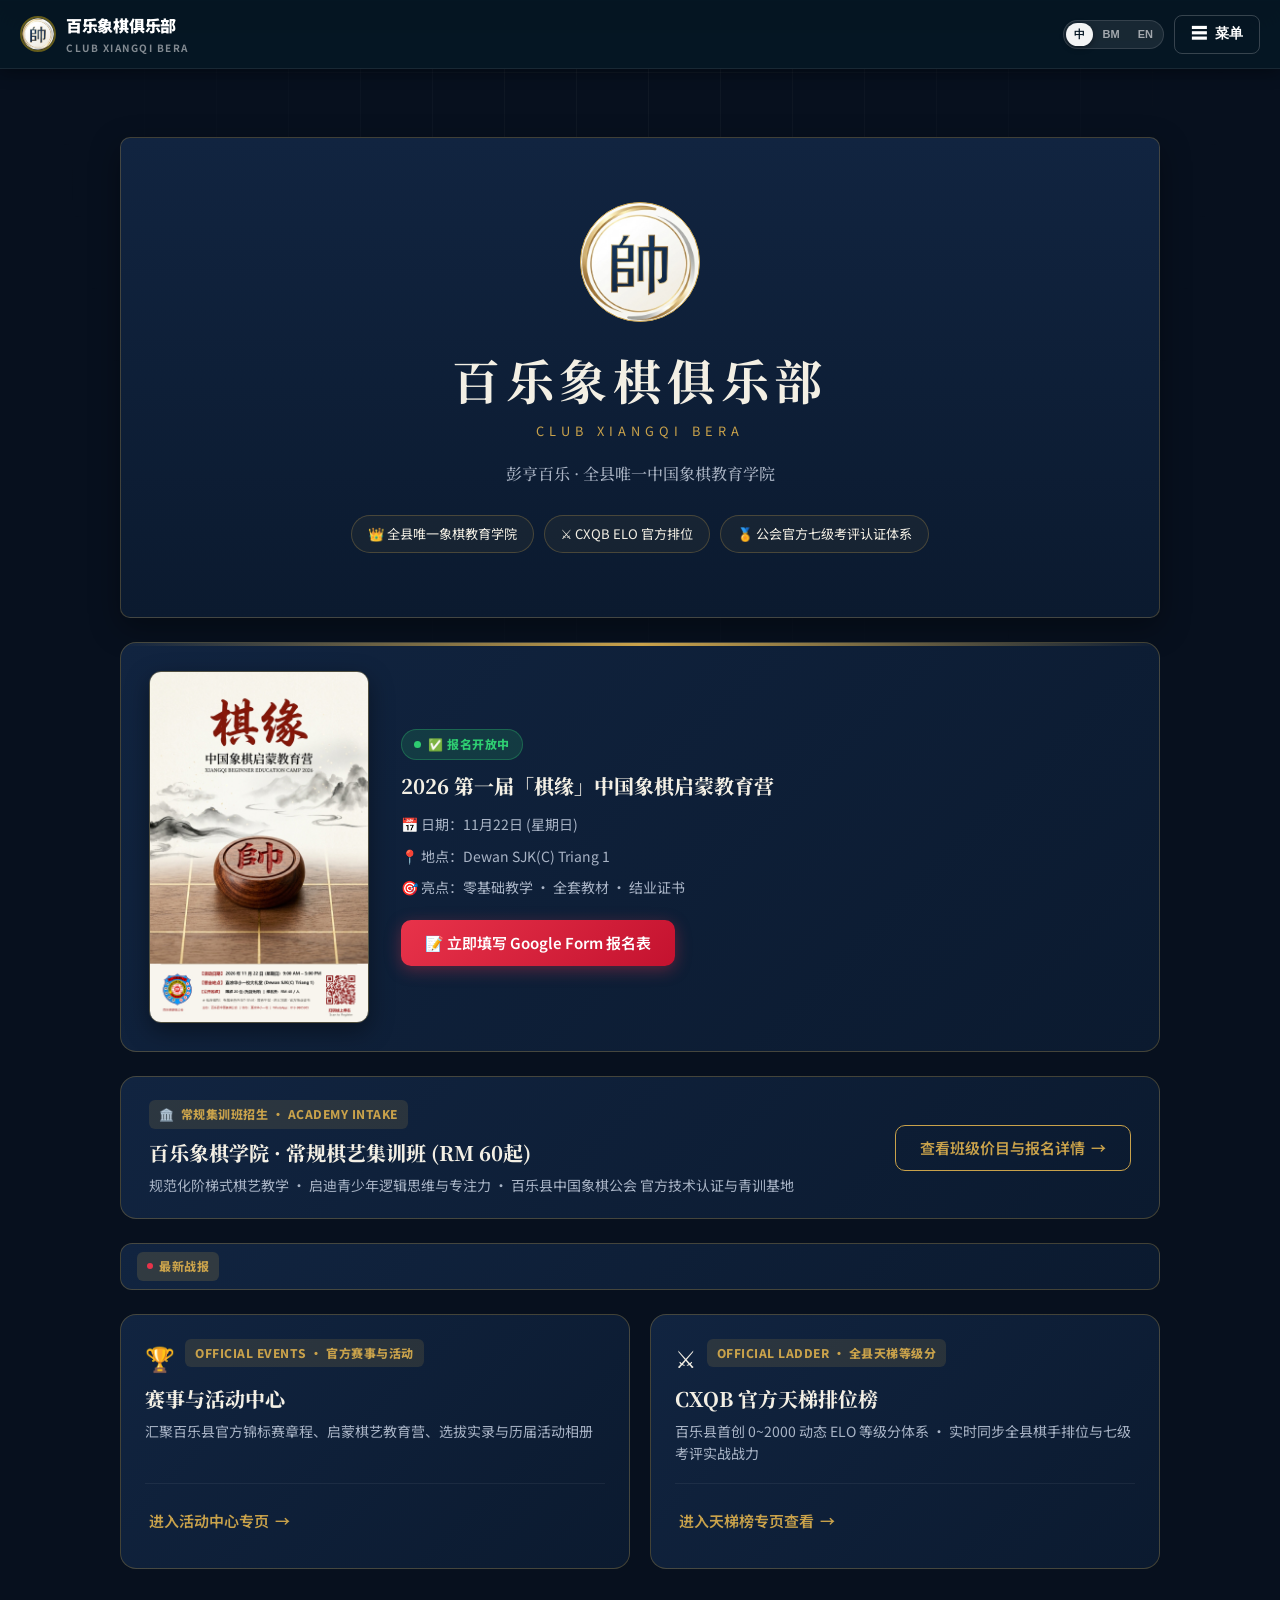
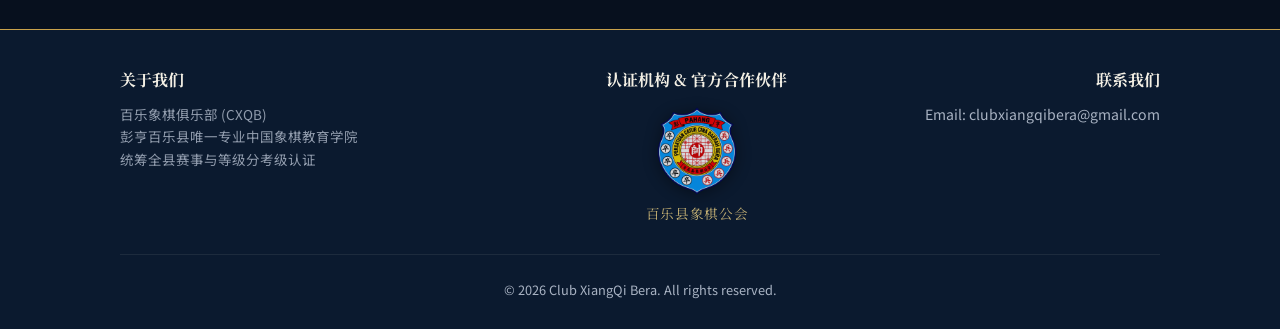
==== commit 636d7bbc: "feat(web): launch official team.html organizational structure and faculty page, sync global navigati" ====
--- a/index.html
+++ b/index.html
@@ -905,7 +905,8 @@
     .pod-1 .pod-elo{font-size:32px;}
     .pod-stats{font-size:12px;color:#FFF;margin-top:4px;font-weight:700;text-shadow:0 1px 2px rgba(0,0,0,0.3);}
 
-    .tier-chip{display:inline-block;font-size:11.5px;font-weight:800;padding:3px 10px;border-radius:8px;margin-bottom:6px;border:1px solid transparent;white-space:nowrap;}
+    .tier-chip{display:inline-flex;align-items:center;gap:5px;font-size:11.5px;font-weight:800;padding:3px 10px;border-radius:6px;margin-bottom:6px;border:1px solid transparent;white-space:nowrap;letter-spacing:0.2px;}
+    .tier-chip::before{content:"";display:inline-block;width:6px;height:6px;border-radius:50%;background:currentColor;box-shadow:0 0 6px currentColor;flex-shrink:0;}
     .tier-7{background:rgba(245,158,11,0.22);color:#FBBF24;border-color:rgba(245,158,11,0.55);box-shadow:0 0 10px rgba(245,158,11,0.25);}
     .tier-6{background:rgba(239,68,68,0.2);color:#F87171;border-color:rgba(239,68,68,0.45);}
     .tier-5{background:rgba(168,85,247,0.18);color:#C084FC;border-color:rgba(168,85,247,0.4);}
@@ -914,6 +915,7 @@
     .tier-2{background:rgba(6,182,212,0.18);color:#22D3EE;border-color:rgba(6,182,212,0.4);}
     .tier-1{background:rgba(148,163,184,0.18);color:#CBD5E1;border-color:rgba(148,163,184,0.35);}
     .tier-0{background:rgba(255,255,255,0.08);color:var(--text2);border-color:rgba(255,255,255,0.15);}
+    .tier-0::before{display:none;}
 
     /* CENTERED SECTION HEADERS */
     .section-head{
@@ -2260,14 +2262,14 @@
 function parseCSV(t){const r=[];let w=[],q=!1,c='';for(let i=0;i<t.length;i++){const x=t[i],n=t[i+1];if(x==='"'){q&&n==='"'?(c+='"',i++):q=!q}else if(x===','&&!q){w.push(c);c=''}else if((x==='\r'||x==='\n')&&!q){x==='\r'&&n==='\n'&&i++;w.push(c);w.some(z=>z.trim())&&r.push(w);w=[];c=''}else c+=x}if(c||w.length){w.push(c);w.some(z=>z.trim())&&r.push(w)}return r;}
 
 function getTierName(elo) {
-  if (elo >= 1800) return '👑 Lv 7 · 县代表';
-  if (elo >= 1500) return '⭐ Lv 6 · 县种子';
-  if (elo >= 1300) return '🏆 Lv 5 · 校队领军';
-  if (elo >= 1000) return '🔷 Lv 4 · 校队主力';
-  if (elo >= 700)  return '⚔️ Lv 3 · 进阶';
-  if (elo >= 300)  return '🛡️ Lv 2 · 基础';
-  if (elo >= 100)  return '🌱 Lv 1 · 启蒙';
-  return '🔹 未定级';
+  if (elo >= 1800) return 'Lv 7 · 县代表';
+  if (elo >= 1500) return 'Lv 6 · 县种子';
+  if (elo >= 1300) return 'Lv 5 · 校队领军';
+  if (elo >= 1000) return 'Lv 4 · 校队主力';
+  if (elo >= 700)  return 'Lv 3 · 进阶';
+  if (elo >= 300)  return 'Lv 2 · 基础';
+  if (elo >= 100)  return 'Lv 1 · 启蒙';
+  return '未定级';
 }
 function getTierClass(elo) {
   if (elo >= 1800) return 'tier-7';
@@ -2637,13 +2639,13 @@
 function renderPodium(players) {
   const area = document.getElementById('podiumArea');
   if (!area || !players.length) return;
-  const medals = ['🥇','🥈','🥉'];
+  const medals = ['NO.1', 'NO.2', 'NO.3'];
   let html = '';
   [1, 0, 2].forEach((idx) => {
     const p = players[idx];
     if (!p) return;
     const cls = idx === 0 ? 'pod-1' : idx === 1 ? 'pod-2' : 'pod-3';
-    const crown = idx === 0 ? '<div class="crown">👑 月度擂主</div>' : '';
+    const crown = idx === 0 ? '<div class="crown">首席榜首</div>' : '';
     html += `
       <div class="pod ${cls}">
         ${crown}
@@ -2671,7 +2673,7 @@
           <div class="rank-num">${i + 1}</div>
           <div class="rank-info">
             <div class="rank-name">
-              ${p.name} ${isMe ? '<span style="font-size:11px;background:#F1C40F;color:#7D6608;padding:2px 8px;border-radius:6px;font-weight:900;">⭐ 我 (Me)</span>' : ''}
+              ${p.name} ${isMe ? '<span style="font-size:11px;background:#F1C40F;color:#7D6608;padding:2px 8px;border-radius:6px;font-weight:900;">我 (Me)</span>' : ''}
               <span class="tier-chip ${getTierClass(p.elo)}">${getTierName(p.elo)}</span>
             </div>
             <div class="rank-school">${p.school} · ${p.total} 场实战 (${p.w}胜 ${p.d}和 ${p.l}负)</div>
@@ -2986,7 +2988,7 @@
   // === CN/BM/EN Translation System ===
   const i18n = {
   cn: {
-    "nav.home": "首页", "nav.academy": "常规棋艺学院 (招生)", "nav.ladder": "天梯榜", "nav.login": "登录",
+    "nav.home": "首页", "nav.academy": "常规棋艺学院 (招生)", "nav.team": "组织架构与师资", "nav.ladder": "天梯榜", "nav.login": "登录",
     "hero.title": "百乐象棋俱乐部",
     "hero.tagline": "彭亨百乐 · 全县唯一中国象棋教育学院",
     "hero.badge1": "👑 全县唯一象棋教育学院",
@@ -3033,7 +3035,7 @@
     "footer.assoc_name": "百乐县象棋公会"
   },
   bm: {
-    "nav.home": "Utama", "nav.academy": "Akademi Catur (Kemasukan)", "nav.ladder": "Kedudukan ELO", "nav.login": "Log Masuk",
+    "nav.home": "Utama", "nav.academy": "Akademi Catur (Kemasukan)", "nav.team": "Struktur & Jurulatih", "nav.ladder": "Kedudukan ELO", "nav.login": "Log Masuk",
     "hero.title": "Kelab XiangQi Bera",
     "hero.tagline": "Satu-satunya Akademi Catur Cina di Daerah Bera, Pahang",
     "hero.badge1": "👑 Satu-satunya Akademi Catur di Bera",
@@ -3079,7 +3081,7 @@
     "footer.assoc_name": "PERSATUAN CATUR CINA DAERAH BERA"
   },
   en: {
-    "nav.home": "Home", "nav.academy": "Xiangqi Academy (Intake)", "nav.ladder": "ELO Standings", "nav.login": "Login",
+    "nav.home": "Home", "nav.academy": "Xiangqi Academy (Intake)", "nav.team": "Structure & Faculty", "nav.ladder": "ELO Standings", "nav.login": "Login",
     "hero.title": "Club XiangQi Bera",
     "hero.tagline": "The Only Chinese Chess Academy in Bera District, Pahang",
     "hero.badge1": "👑 The Only Chess Academy in Bera",
@@ -3296,6 +3298,7 @@
       <h4 data-i18n="nav.explore">探索俱乐部</h4>
       <a onclick="togglePublicTab('home'); closeMainNav()" data-i18n="nav.home">首页</a>
       <a href="academy.html" style="color:var(--gold); font-weight:700;" data-i18n="nav.academy">常规棋艺学院 (招生)</a>
+      <a href="team.html" data-i18n="nav.team">组织架构与师资</a>
       <a href="ladder.html" data-i18n="nav.ladder">天梯榜</a>
       <a href="register.html" style="color:var(--gold-hover); font-weight:700;" data-i18n="nav.register">在线报名中心</a>
       <a href="events.html" data-i18n="events.title">赛事与活动中心</a>
--- a/cxb-theme.css
+++ b/cxb-theme.css
@@ -91,9 +91,89 @@
 }
 
 /* ---------- Base ---------- */
+:root {
+  color-scheme: dark;
+}
+
 *, *::before, *::after { box-sizing: border-box; }
 
-html { scroll-behavior: smooth; }
+html {
+  scroll-behavior: smooth;
+  color-scheme: dark;
+}
+
+html, body {
+  scrollbar-width: thin;
+  scrollbar-color: rgba(255, 255, 255, 0.22) transparent;
+}
+
+/* ---------- Global Sleek Apple / Glass Scrollbar ---------- */
+::-webkit-scrollbar {
+  width: 7px;
+  height: 7px;
+}
+::-webkit-scrollbar-track {
+  background: transparent;
+}
+::-webkit-scrollbar-thumb {
+  background: rgba(255, 255, 255, 0.18);
+  border-radius: 999px;
+  border: 1px solid rgba(255, 255, 255, 0.05);
+  background-clip: padding-box;
+  transition: background 0.2s ease;
+}
+::-webkit-scrollbar-thumb:hover {
+  background: rgba(241, 196, 15, 0.5);
+}
+::-webkit-scrollbar-corner {
+  background: transparent;
+}
+
+/* Form Controls & Containers */
+textarea, select, pre, .form-control, .form-input, .form-control-glass, .tbl-wrap {
+  scrollbar-width: thin;
+  scrollbar-color: rgba(255, 255, 255, 0.25) rgba(255, 255, 255, 0.02);
+}
+textarea::-webkit-scrollbar,
+select::-webkit-scrollbar,
+pre::-webkit-scrollbar,
+.form-control::-webkit-scrollbar,
+.form-input::-webkit-scrollbar,
+.form-control-glass::-webkit-scrollbar,
+.tbl-wrap::-webkit-scrollbar {
+  width: 6px;
+  height: 6px;
+}
+textarea::-webkit-scrollbar-track,
+select::-webkit-scrollbar-track,
+pre::-webkit-scrollbar-track,
+.form-control::-webkit-scrollbar-track,
+.form-input::-webkit-scrollbar-track,
+.form-control-glass::-webkit-scrollbar-track,
+.tbl-wrap::-webkit-scrollbar-track {
+  background: rgba(255, 255, 255, 0.03);
+  border-radius: 8px;
+  margin: 4px;
+}
+textarea::-webkit-scrollbar-thumb,
+select::-webkit-scrollbar-thumb,
+pre::-webkit-scrollbar-thumb,
+.form-control::-webkit-scrollbar-thumb,
+.form-input::-webkit-scrollbar-thumb,
+.form-control-glass::-webkit-scrollbar-thumb,
+.tbl-wrap::-webkit-scrollbar-thumb {
+  background: rgba(255, 255, 255, 0.22);
+  border-radius: 8px;
+}
+textarea::-webkit-scrollbar-thumb:hover,
+select::-webkit-scrollbar-thumb:hover,
+pre::-webkit-scrollbar-thumb:hover,
+.form-control::-webkit-scrollbar-thumb:hover,
+.form-input::-webkit-scrollbar-thumb:hover,
+.form-control-glass::-webkit-scrollbar-thumb:hover,
+.tbl-wrap::-webkit-scrollbar-thumb:hover {
+  background: rgba(241, 196, 15, 0.6);
+}
 
 body {
   margin: 0;
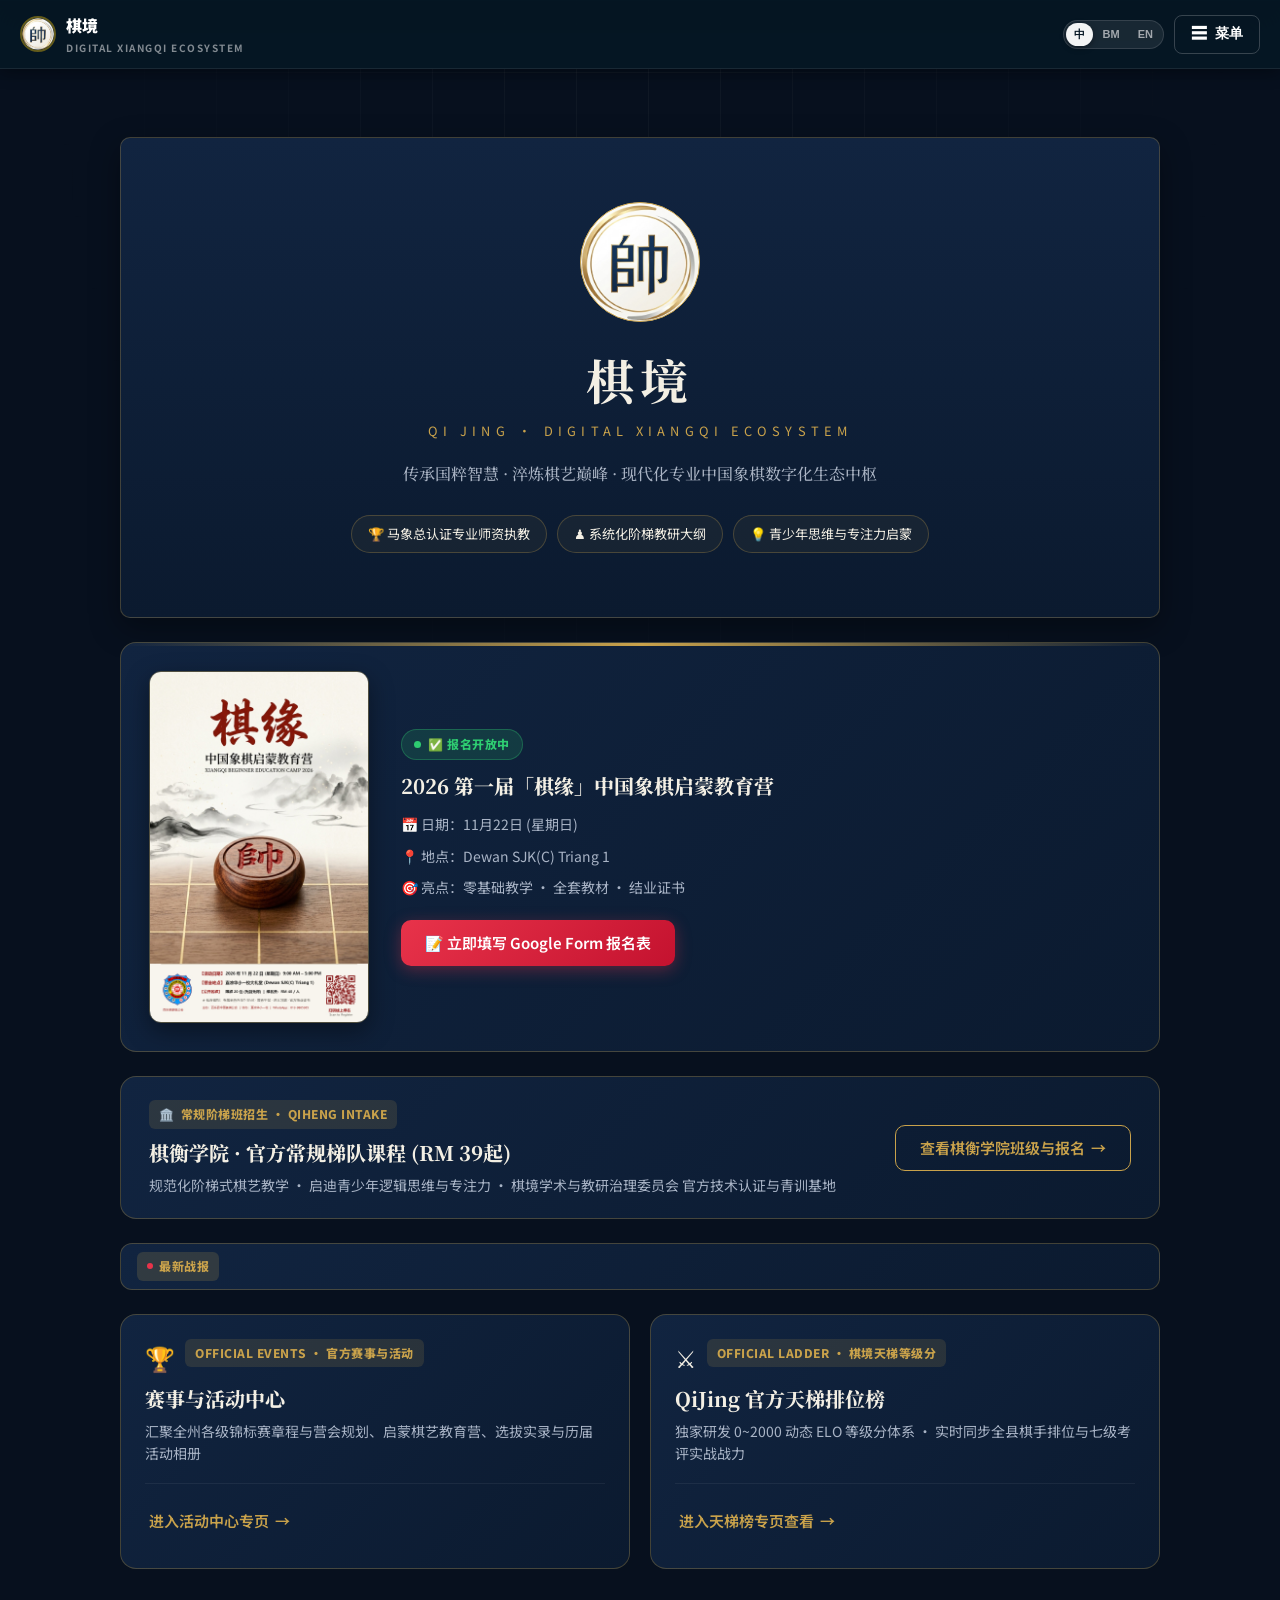
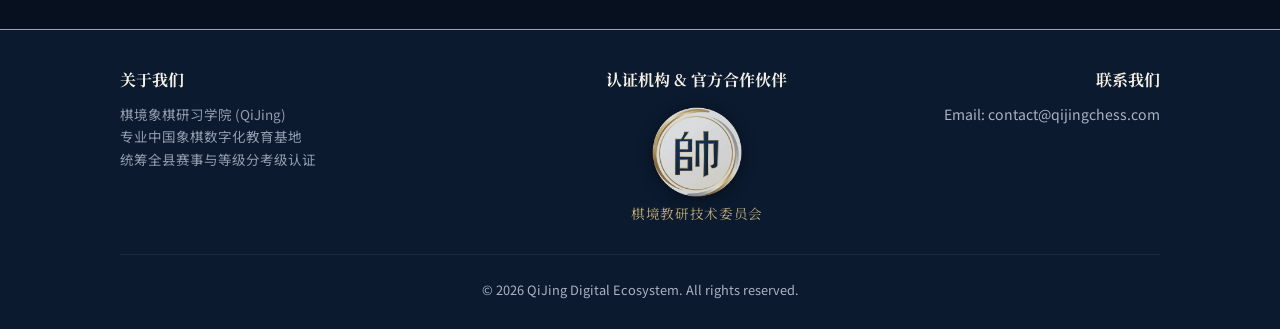
==== commit b3cb946b: "fix(auth): add enter key event listeners to all login inputs across index, school, and admin pages f" ====
--- a/index.html
+++ b/index.html
@@ -3,13 +3,13 @@
 <head>
   <meta charset="UTF-8">
   <meta name="viewport" content="width=device-width, initial-scale=1.0, maximum-scale=1.0, user-scalable=no">
-  <title>Club XiangQi Bera — 俱乐部专属综合系统</title>
+  <title>棋境 QiJing — 专业中国象棋数字化教研学院</title>
   <link rel="preconnect" href="https://fonts.googleapis.com">
   <link href="https://fonts.googleapis.com/css2?family=Plus+Jakarta+Sans:wght@400;500;600;700;800;900&family=Noto+Sans+SC:wght@400;500;700;900&family=Noto+Serif+SC:wght@400;500;600;700;900&display=swap" rel="stylesheet">
   <style>
     :root {
   /* ========================================================
-     CXQB MASTER DESIGN TOKENS (全站统一视觉色彩与毛玻璃规范)
+     QiJing MASTER DESIGN TOKENS (全站统一视觉色彩与毛玻璃规范)
      在此处修改一次，全站三端（首页、教练端、校际端）自动同步！
      ======================================================== */
 
@@ -1034,7 +1034,7 @@
       font-size: 13px; color: var(--text2); margin-top: 4px;
     }
   /* =========================================================
-   百乐象棋俱乐部 · Club Xiangqi Bera — Formal theme
+   棋境象棋研习学院 · Club Xiangqi QiJing — Formal theme
    Palette from the logo: navy + brushed gold (+ silver edge)
    Red is used ONLY for the main call-to-action.
    ========================================================= */
@@ -1755,10 +1755,10 @@
   <!-- PUBLIC STICKY NAV -->
   <header class="public-nav-bar" style="position:relative; z-index:9600;">
     <a href="index.html" class="p-nav-brand">
-      <img src="cxb_round_emblem.png" alt="CXB" class="p-nav-logo">
+      <img src="cxb_round_emblem.png" alt="QiJing" class="p-nav-logo">
       <div>
-        <div class="p-nav-title" data-i18n="hero.title">百乐象棋俱乐部</div>
-        <div class="p-nav-sub">CLUB XIANGQI BERA</div>
+        <div class="p-nav-title" data-i18n="hero.title">棋境</div>
+        <div class="p-nav-sub">DIGITAL XIANGQI ECOSYSTEM</div>
       </div>
     </a>
     <div style="display:flex; align-items:center; gap:10px;">
@@ -1782,14 +1782,14 @@
       
       <!-- 1. HERO SECTION -->
       <header class="hero">
-        <img src="cxb_round_emblem.png" alt="CXB Logo" class="hero__logo">
-        <h1 class="hero__title" data-i18n="hero.title">百乐象棋俱乐部</h1>
-        <div class="hero__en">CLUB XIANGQI BERA</div>
-        <p class="hero__tagline" data-i18n="hero.tagline">彭亨百乐 · 全县唯一中国象棋教育学院</p>
+        <img src="cxb_round_emblem.png" alt="QiJing Logo" class="hero__logo">
+        <h1 class="hero__title" data-i18n="hero.title">棋境</h1>
+        <div class="hero__en">QI JING · DIGITAL XIANGQI ECOSYSTEM</div>
+        <p class="hero__tagline" data-i18n="hero.tagline">传承国粹智慧 · 淬炼棋艺巅峰 · 现代化专业中国象棋数字化生态中枢</p>
         <div class="hero__badges">
-          <span class="badge" data-i18n="hero.badge1">👑 全县唯一象棋教育学院</span>
-          <span class="badge" data-i18n="hero.badge2">⚔️ CXQB ELO 官方排位</span>
-          <span class="badge" data-i18n="hero.badge3">🏅 公会官方七级考评认证体系</span>
+          <span class="badge" data-i18n="hero.badge1">🏆 马象总认证专业师资执教</span>
+          <span class="badge" data-i18n="hero.badge2">♟️ 系统化阶梯教研大纲</span>
+          <span class="badge" data-i18n="hero.badge3">💡 青少年思维与专注力启蒙</span>
         </div>
       </header>
 
@@ -1815,13 +1815,13 @@
         <div class="panel panel--secondary">
           <div class="panel-info">
             <div class="panel-chip">
-              <span>🏛️</span> <span>常规集训班招生 · ACADEMY INTAKE</span>
+              <span>🏛️</span> <span>常规阶梯班招生 · QIHENG INTAKE</span>
             </div>
-            <h3 class="panel-title">百乐象棋学院 · 常规棋艺集训班 (RM 60起)</h3>
-            <p class="panel-desc">规范化阶梯式棋艺教学 · 启迪青少年逻辑思维与专注力 · 百乐县中国象棋公会 官方技术认证与青训基地</p>
+            <h3 class="panel-title">棋衡学院 · 官方常规梯队课程 (RM 39起)</h3>
+            <p class="panel-desc">规范化阶梯式棋艺教学 · 启迪青少年逻辑思维与专注力 · 棋境学术与教研治理委员会 官方技术认证与青训基地</p>
           </div>
           <a href="academy.html" class="btn-secondary">
-            查看班级价目与报名详情 <span class="btn-arrow">→</span>
+            查看棋衡学院班级与报名 <span class="btn-arrow">→</span>
           </a>
         </div>
       </section>
@@ -1852,7 +1852,7 @@
                 </div>
               </div>
               <h3 class="panel-title" data-i18n="events.title">赛事与活动中心</h3>
-              <p class="panel-desc" data-i18n="events.preview_sub">汇聚百乐县官方锦标赛章程、启蒙棋艺教育营、选拔实录与历届活动相册</p>
+              <p class="panel-desc" data-i18n="events.preview_sub">汇聚全州各级锦标赛章程与营会规划、启蒙棋艺教育营、选拔实录与历届活动相册</p>
             </div>
             <div class="panel-action">
               <a href="events.html" class="btn-link">
@@ -1867,11 +1867,11 @@
               <div class="panel-header-row">
                 <span class="panel-icon">⚔️</span>
                 <div class="panel-chip">
-                  <span>OFFICIAL LADDER · 全县天梯等级分</span>
+                  <span>OFFICIAL LADDER · 棋境天梯等级分</span>
                 </div>
               </div>
-              <h3 class="panel-title" data-i18n="ladder.title">CXQB 官方天梯排位榜</h3>
-              <p class="panel-desc" data-i18n="ladder.preview_sub">百乐县首创 0~2000 动态 ELO 等级分体系 · 实时同步全县棋手排位与七级考评实战战力</p>
+              <h3 class="panel-title" data-i18n="ladder.title">QiJing 官方天梯排位榜</h3>
+              <p class="panel-desc" data-i18n="ladder.preview_sub">独家研发 0~2000 动态 ELO 等级分体系 · 实时同步全县棋手排位与七级考评实战战力</p>
             </div>
             <div class="panel-action">
               <a href="ladder.html" class="btn-link">
@@ -1890,22 +1890,22 @@
   <div id="publicLoginSection" style="display:none; justify-content:center; align-items:center; min-height:75vh;">
     <div class="gate-card animate-zoom" style="margin:20px auto; width: 100%; max-width: 440px; background: var(--card-glass); padding: 40px; border-radius: 24px; box-shadow: 0 25px 60px rgba(0,0,0,0.6), 0 0 35px rgba(241,196,15,0.06); border: 1px solid var(--input-glass-border); backdrop-filter: blur(24px); -webkit-backdrop-filter: blur(24px);">
       <div style="margin-bottom:16px;">
-        <img src="cxb_round_emblem.png" alt="CXB Logo" style="width:64px; height:64px; border-radius:50%; object-fit:cover; display:block; margin:0 auto; border:2.5px solid rgba(241,196,15,0.6); box-shadow:0 4px 16px rgba(241,196,15,0.15);">
+        <img src="cxb_round_emblem.png" alt="QiJing Logo" style="width:64px; height:64px; border-radius:50%; object-fit:cover; display:block; margin:0 auto; border:2.5px solid rgba(241,196,15,0.6); box-shadow:0 4px 16px rgba(241,196,15,0.15);">
       </div>
       <div class="gate-badge" style="display:inline-flex; align-items:center; justify-content:center; background:var(--badge-gold-bg); color:var(--badge-gold-text); padding:6px 18px; border-radius:30px; font-size:11px; font-weight:800; margin-bottom:20px; box-shadow:0 2px 8px rgba(241,196,15,0.25); white-space:nowrap;">
-        <span data-i18n="login.badge">CLUB XIANGQI BERA · 学员专属登录</span>
+        <span data-i18n="login.badge">棋衡学院 · 在籍学员专属空间</span>
       </div>
-      <h1 class="gate-title" data-i18n="login.title" style="font-family: var(--font-serif); font-size: 26px; color: var(--ink); margin-bottom: 8px;">百乐象棋俱乐部</h1>
-      <p class="gate-sub" data-i18n="login.sub" style="font-size: 14px; color: var(--ink-dim); margin-bottom: 32px;">请使用俱乐部发放的学员账号密码登录</p>
+      <h1 class="gate-title" data-i18n="login.title" style="font-family: var(--font-serif); font-size: 26px; color: var(--ink); margin-bottom: 8px;">棋衡学院学员空间</h1>
+      <p class="gate-sub" data-i18n="login.sub" style="font-size: 14px; color: var(--ink-dim); margin-bottom: 32px;">请使用学院发放的学员账号与密码登录</p>
 
       <div class="input-group" style="margin-bottom: 20px;">
         <label class="input-label" data-i18n="login.name_label" style="display:block; font-size:13px; font-weight:700; color:var(--ink-dim); margin-bottom:8px;">学员姓名</label>
-        <input type="text" id="nameInput" class="gate-input input" placeholder="如: 黄梓轩 或 admin" data-i18n="login.name_ph" style="width:100%; padding:14px; background:var(--navy-800); border:1px solid var(--line); border-radius:8px; color:var(--ink); font-size:15px; outline:none;" autofocus>
+        <input type="text" id="nameInput" onkeydown="if(event.key === 'Enter') document.getElementById('pwdInput').focus()" class="gate-input input" placeholder="如: 黄梓轩 或 admin" data-i18n="login.name_ph" style="width:100%; padding:14px; background:var(--navy-800); border:1px solid var(--line); border-radius:8px; color:var(--ink); font-size:15px; outline:none;" autofocus>
       </div>
 
       <div class="input-group" style="margin-bottom: 32px;">
         <label class="input-label" data-i18n="login.pwd_label" style="display:block; font-size:13px; font-weight:700; color:var(--ink-dim); margin-bottom:8px;">专属密码</label>
-        <input type="password" id="pwdInput" class="gate-input input" placeholder="请输入密码" data-i18n="login.pwd_ph" style="width:100%; padding:14px; background:var(--navy-800); border:1px solid var(--line); border-radius:8px; color:var(--ink); font-size:15px; outline:none;">
+        <input type="password" id="pwdInput" onkeydown="if(event.key === 'Enter') handleLogin()" class="gate-input input" placeholder="请输入密码" data-i18n="login.pwd_ph" style="width:100%; padding:14px; background:var(--navy-800); border:1px solid var(--line); border-radius:8px; color:var(--ink); font-size:15px; outline:none;">
       </div>
 
       <button class="login-btn btn btn--primary" onclick="handleLogin()" data-i18n="login.btn" style="width:100%; padding:16px; background:var(--btn-primary-bg); box-shadow:var(--btn-primary-shadow); color:#fff; font-size:16px; font-weight:700; border:none; border-radius:8px; cursor:pointer;">登录进入系统</button>
@@ -1918,27 +1918,27 @@
       <!-- Col 1: About -->
       <div>
         <h3 data-i18n="footer.about_title">关于我们</h3>
-        <p style="font-size:13.5px; line-height:1.7; opacity:0.85;"><span data-i18n="footer.about_desc">百乐象棋俱乐部 (CXQB)<br>彭亨百乐县唯一专业中国象棋教育学院<br>统筹全县赛事与等级分考级认证</span></p>
+        <p style="font-size:13.5px; line-height:1.7; opacity:0.85;"><span data-i18n="footer.about_desc">棋境象棋研习学院 (QiJing)<br>专业中国象棋数字化教育基地<br>统筹全县赛事与等级分考级认证</span></p>
       </div>
       
       <!-- Col 2: Partners -->
       <div style="text-align: center;">
         <h3 style="margin-bottom: 16px;" data-i18n="footer.partners_title">认证机构 & 官方合作伙伴</h3>
         <div style="display:flex; flex-direction:column; align-items:center; gap:8px; opacity:0.85;">
-          <img src="persatuan_emblem.png" alt="Persatuan Logo" style="height: 90px; filter: drop-shadow(0 2px 8px rgba(0,0,0,0.5));">
-          <span data-i18n="footer.assoc_name" style="font-family: var(--font-serif); font-size:0.85rem; color:var(--gold-soft); text-transform:uppercase; letter-spacing:0.05em; line-height:1.3; white-space:nowrap;">百乐县象棋公会</span>
+          <img src="cxb_round_emblem.png" alt="QiJing Logo" style="height: 90px; filter: drop-shadow(0 2px 8px rgba(0,0,0,0.5));">
+          <span data-i18n="footer.assoc_name" style="font-family: var(--font-serif); font-size:0.85rem; color:var(--gold-soft); text-transform:uppercase; letter-spacing:0.05em; line-height:1.3; white-space:nowrap;">棋境教研技术委员会</span>
         </div>
       </div>
 
       <!-- Col 3: Contact -->
       <div style="text-align: right;">
         <h3 data-i18n="footer.contact_title">联系我们</h3>
-        <p>Email: clubxiangqibera@gmail.com</p>
+        <p>Email: contact@qijingchess.com</p>
       </div>
     </div>
     
     <div class="footer__legal" style="margin-top: 32px; border-top: 1px solid var(--line-soft); padding-top: 24px; text-align: center;">
-      © 2026 Club XiangQi Bera. All rights reserved.
+      © 2026 QiJing Digital Ecosystem. All rights reserved.
     </div>
   </footer>
 </div> <!-- Close securityGate -->
@@ -1951,7 +1951,7 @@
 <div id="authenticatedApp">
   <!-- SIDEBAR -->
   <aside class="app-sidebar" id="appSidebar">
-    <div class="sb-logo"><img src="cxb_round_emblem.png" alt="CXB" style="width:28px; height:28px; border-radius:50%;"> CXQB 学生端</div>
+    <div class="sb-logo"><img src="cxb_round_emblem.png" alt="QiJing" style="width:28px; height:28px; border-radius:50%;"> QiJing 学生端</div>
     <div class="sb-user">
        <span style="font-size:12px;opacity:0.6;">Welcome back,</span>
        <div id="sbUserName" style="font-size:16px;font-weight:900;margin-top:2px;color:var(--primary-dark);">-</div>
@@ -2096,7 +2096,7 @@
           </div>
           <div class="class-details">
             <div class="class-title" id="qClassTitle">Lv 1 启蒙基础班</div>
-            <div class="class-meta">👨‍🏫 教练: Nicholas (1400+) · 📍 直凉一校/公会中心</div>
+            <div class="class-meta">👨‍🏫 教练: Nicholas (1400+) · 📍 直凉一校 / 棋境研习基地</div>
             <a href="https://chat.whatsapp.com/your-group-link" target="_blank" class="class-wa-btn">💬 WhatsApp Group</a>
           </div>
           <div class="class-time" id="qClassTimeOnly">
@@ -2150,8 +2150,8 @@
     <!-- VIEW: LADDER -->
     <div id="viewLadder" class="app-view">
       <div class="section-head">
-        <div class="section-title">🏆 百乐全县青少年天梯三甲</div>
-        <div class="section-sub">百乐县官方等级分体系 · 实时同步</div>
+        <div class="section-title">🏆 全网青少年天梯三甲</div>
+        <div class="section-sub">棋境官方等级分体系 · 实时同步</div>
       </div>
       <div id="podiumArea" class="podium"></div>
 
@@ -2175,7 +2175,7 @@
     <div id="viewGallery" class="app-view">
       <div class="section-head" style="margin-top:20px;">
         <div class="section-title">📸 历届活动相册</div>
-        <div class="section-sub">记录在百乐县中国象棋公会的精彩瞬间</div>
+        <div class="section-sub">记录在棋境学术与教研治理委员会的精彩瞬间</div>
       </div>
       <div id="studentGalleryArea" style="display:grid; gap:16px; grid-template-columns: repeat(auto-fill, minmax(280px, 1fr)); margin-top:16px; margin-bottom:50px; width:100%;">
         <div style="color:var(--text2); font-size:13px; padding:10px;">正在加载相册...</div>
@@ -2225,10 +2225,10 @@
 
 <script>
 const SHEET_ID = '1s_QoX0venwd3kDj1m3QoxgjJPsS82G9Ii8oMHr8150Y';
-const LADDER_URL = 'https://cxb-license.clubxiangqibera.workers.dev/api/ladder.csv';
-const STUDENT_URL = "https://cxb-license.clubxiangqibera.workers.dev/api/students.csv";
-const MATCH_URL = "https://cxb-license.clubxiangqibera.workers.dev/api/matches.csv";
-const GAS_API_URL = 'https://cxb-license.clubxiangqibera.workers.dev/api/action';
+const LADDER_URL = 'https://qijing-api.qijing.workers.dev/api/ladder.csv';
+const STUDENT_URL = "https://qijing-api.qijing.workers.dev/api/students.csv";
+const MATCH_URL = "https://qijing-api.qijing.workers.dev/api/matches.csv";
+const GAS_API_URL = 'https://qijing-api.qijing.workers.dev/api/action';
 
 let globalPlayers = [];
 let globalStudents = [];
@@ -2337,7 +2337,7 @@
   );
 
   if (found) {
-    // Default password = Level digit + ID number (e.g. Lv2 + XQB-001 → 2001)
+    // Default password = Level digit + ID number (e.g. Lv2 + QH-001 → 2001)
     const lvMatch = (found.level || '').match(/Lv\s*(\d)/);
     const lvNum = lvMatch ? lvMatch[1] : '1';
     const idMatch = (found.id || '').match(/(\d+)$/);
@@ -2601,7 +2601,7 @@
       <div class="${cssClass}" style="order: ${visualOrder}">
         <div class="rank-card__no">${rank}</div>
         <div class="rank-card__name">${p.name}</div>
-        <div class="rank-card__school">${p.school || 'CXQB'}</div>
+        <div class="rank-card__school">${p.school || 'QiJing'}</div>
         <span class="rank-card__title">${p.title || '未定级'}</span>
         <span class="rank-card__rating">${p.elo || 1000}</span>
       </div>
@@ -2623,7 +2623,7 @@
           <div class="rank-list-item__no">${i + 1}</div>
           <div class="rank-list-item__info">
             <span class="rank-list-item__name">${p.name}</span>
-            <span class="rank-list-item__school">${p.school || 'CXQB'} · ${total}场 · 胜率 ${winRate}</span>
+            <span class="rank-list-item__school">${p.school || 'QiJing'} · ${total}场 · 胜率 ${winRate}</span>
           </div>
           <div class="rank-list-item__rating">${p.elo || 1000}</div>
         </div>
@@ -2849,7 +2849,7 @@
 
 async function loadStudentGallery() {
   try {
-    const res = await fetch('https://cxb-license.clubxiangqibera.workers.dev/api/events');
+    const res = await fetch('https://qijing-api.qijing.workers.dev/api/events');
     const data = await res.json();
     const events = data.events || data || [];
     const container = document.getElementById('studentGalleryArea');
@@ -2989,11 +2989,11 @@
   const i18n = {
   cn: {
     "nav.home": "首页", "nav.academy": "常规棋艺学院 (招生)", "nav.team": "组织架构与师资", "nav.ladder": "天梯榜", "nav.login": "登录",
-    "hero.title": "百乐象棋俱乐部",
-    "hero.tagline": "彭亨百乐 · 全县唯一中国象棋教育学院",
-    "hero.badge1": "👑 全县唯一象棋教育学院",
-    "hero.badge2": "⚔️ CXQB ELO 官方排位",
-    "hero.badge3": "🏅 公会官方七级考评认证体系",
+    "hero.title": "棋境",
+    "hero.tagline": "传承国粹智慧 · 淬炼棋艺巅峰 · 现代化专业中国象棋数字化生态中枢",
+    "hero.badge1": "🏆 马象总认证专业师资执教",
+    "hero.badge2": "♟️ 系统化阶梯教研大纲",
+    "hero.badge3": "💡 青少年思维与专注力启蒙",
     "camp.status": "✅ 报名开放中",
     "camp.title": "2026 第一届「棋缘」中国象棋启蒙教育营",
     "camp.date": "📅 日期：11月22日 (星期日)",
@@ -3002,11 +3002,11 @@
     "camp.btn": "📝 立即填写 Google Form 报名表",
     "ticker.badge": "最新战报",
     "gallery.title": "历届活动相册",
-    "gallery.sub": "记录在百乐县中国象棋公会的精彩瞬间",
+    "gallery.sub": "记录在棋境学术与教研治理委员会的精彩瞬间",
     "gallery.empty": "暂无公开相册。",
     "events.title": "赛事与活动中心",
-    "events.sub": "记录百乐县中国象棋公会的精彩瞬间与赛事资源",
-    "events.preview_sub": "汇聚百乐县官方锦标赛章程、启蒙棋艺教育营、选拔实录与历届活动相册",
+    "events.sub": "记录棋境学术与教研治理委员会的精彩瞬间与赛事资源",
+    "events.preview_sub": "汇聚全州各级锦标赛章程与营会规划、启蒙棋艺教育营、选拔实录与历届活动相册",
     "events.preview_btn": "进入活动中心专页",
     "nav.explore": "探索俱乐部",
     "nav.portals": "专属入口",
@@ -3016,31 +3016,31 @@
     "nav.language": "系统语言",
     "nav.menu": "菜单", "nav.register": "在线报名中心",
     "events.view_all": "📚 查看所有历届活动 / View All Events",
-    "ladder.title": "CXQB 官方天梯排位榜",
-    "ladder.sub": "百乐县官方等级分体系 · 实时同步",
-    "ladder.preview_sub": "百乐县首创 0~2000 动态 ELO 等级分体系 · 实时同步全县棋手排位与七级考评实战战力",
+    "ladder.title": "QiJing 官方天梯排位榜",
+    "ladder.sub": "棋境官方等级分体系 · 实时同步",
+    "ladder.preview_sub": "独家研发 0~2000 动态 ELO 等级分体系 · 实时同步在籍学员与梯队实战战力",
     "ladder.preview_btn": "进入天梯榜专页查看",
-    "login.badge": "CLUB XIANGQI BERA · 学员专属登录",
-    "login.title": "百乐象棋俱乐部",
-    "login.sub": "请使用俱乐部发放的学员账号密码登录",
+    "login.badge": "棋衡学院 · 在籍学员专属空间",
+    "login.title": "棋衡学院学员空间",
+    "login.sub": "请使用学院发放的学员账号与密码登录",
     "login.name_label": "学员姓名",
     "login.name_ph": "如: 黄梓轩 或 admin",
     "login.pwd_label": "专属密码",
     "login.pwd_ph": "请输入密码",
     "login.btn": "登录进入系统",
     "footer.about_title": "关于我们",
-    "footer.about_desc": "百乐象棋俱乐部 (CXQB)<br>彭亨百乐县唯一专业中国象棋教育学院<br>统筹全县赛事与等级分考级认证",
+    "footer.about_desc": "棋境 (QiJing) 中国象棋数字化生态平台<br>旗下统筹棋衡学院与棋境校园系统<br>数字赋能棋艺教学、校际赛事编排与等级考评",
     "footer.partners_title": "认证机构 & 官方合作伙伴",
     "footer.contact_title": "联系我们",
-    "footer.assoc_name": "百乐县象棋公会"
+    "footer.assoc_name": "棋境教研技术委员会"
   },
   bm: {
     "nav.home": "Utama", "nav.academy": "Akademi Catur (Kemasukan)", "nav.team": "Struktur & Jurulatih", "nav.ladder": "Kedudukan ELO", "nav.login": "Log Masuk",
-    "hero.title": "Kelab XiangQi Bera",
-    "hero.tagline": "Satu-satunya Akademi Catur Cina di Daerah Bera, Pahang",
-    "hero.badge1": "👑 Satu-satunya Akademi Catur di Bera",
-    "hero.badge2": "⚔️ Sistem ELO Rasmi CXQB",
-    "hero.badge3": "🏅 Sistem Penilaian 7 Tahap Rasmi CXQB",
+    "hero.title": "Akademi Catur QiJing",
+    "hero.tagline": "Akademi Catur Cina Profesional Berteraskan Teknologi & Silibus Saintifik",
+    "hero.badge1": "🏆 Silibus Standard & Jurulatih Bertauliah",
+    "hero.badge2": "♟️ Silibus Pengajaran Saintifik",
+    "hero.badge3": "💡 Membina Fokus & Pemikiran",
     "camp.status": "✅ Pendaftaran Dibuka",
     "camp.title": "Kem Asas Catur Cina «Qi Yuan» 2026",
     "camp.date": "📅 Tarikh: 22 Nov (Ahad)",
@@ -3049,11 +3049,11 @@
     "camp.btn": "📝 Isi Borang Google Sekarang",
     "ticker.badge": "Keputusan Terkini",
     "gallery.title": "Galeri Acara Lepas",
-    "gallery.sub": "Merakam detik-detik indah bersama CXQB",
+    "gallery.sub": "Merakam detik-detik indah bersama QiJing",
         "gallery.empty": "Tiada album awam setakat ini.",
     "events.title": "Pusat Acara & Aktiviti",
-    "events.sub": "Sumber dan Rekod Acara CXQB",
-    "events.preview_sub": "Kalendar kejohanan rasmi Bera, kem latihan catur, rekod pemilihan dan galeri acara",
+    "events.sub": "Sumber dan Rekod Acara QiJing",
+    "events.preview_sub": "Kalendar kejohanan catur dan aktiviti, kem latihan catur, rekod pemilihan dan galeri acara",
     "events.preview_btn": "Ke Pusat Acara & Aktiviti",
     "nav.explore": "Terokai Kelab",
     "nav.portals": "Portal Khas",
@@ -3062,31 +3062,31 @@
     "nav.admin_portal": "Portal Jurulatih",
     "nav.language": "Bahasa Sistem",
     "nav.menu": "Menu", "nav.register": "Portal Pendaftaran",
-    "ladder.title": "Carta Kedudukan ELO Rasmi CXQB",
-    "ladder.sub": "Sistem Penarafan Catur Daerah Bera · Segerak Langsung",
-    "ladder.preview_sub": "Sistem Penarafan ELO 0~2000 Rasmi Daerah Bera · Kedudukan Masa Nyata & 7 Tahap",
+    "ladder.title": "Carta Kedudukan ELO Rasmi QiJing",
+    "ladder.sub": "Sistem Penarafan Catur Rasmi QiJing · Segerak Langsung",
+    "ladder.preview_sub": "Sistem Penarafan ELO 0~2000 Rasmi Negeri Pahang · Kedudukan Masa Nyata & 7 Tahap",
     "ladder.preview_btn": "Lihat Carta Kedudukan Penuh",
-    "login.badge": "CLUB XIANGQI BERA · Log Masuk Pelajar",
-    "login.title": "Kelab XiangQi Bera",
-    "login.sub": "Sila gunakan akaun pelajar yang diberikan",
+    "login.badge": "AKADEMI QIHENG · Log Masuk Pelajar",
+    "login.title": "Portal Pelajar Akademi QiHeng",
+    "login.sub": "Sila gunakan akaun pelajar rasmi dari pihak akademi",
     "login.name_label": "Nama Pelajar",
     "login.name_ph": "Contoh: Ahmad",
     "login.pwd_label": "Kata Laluan",
     "login.pwd_ph": "Masukkan kata laluan",
     "login.btn": "Log Masuk",
     "footer.about_title": "Mengenai Kami",
-    "footer.about_desc": "Club XiangQi Bera (CXQB)<br>Akademi latihan catur Cina rasmi<br>dan badan pensijilan di Bera, Pahang.",
+    "footer.about_desc": "QiJing Xiangqi Academy (QiJing)<br>Akademi latihan catur Cina rasmi<br>dan badan pensijilan di Pahang.",
     "footer.partners_title": "Rakan Rasmi & Pensijilan",
     "footer.contact_title": "Hubungi Kami",
-    "footer.assoc_name": "PERSATUAN CATUR CINA DAERAH BERA"
+    "footer.assoc_name": "QIJING ACADEMIC & TECHNICAL DIRECTORATE"
   },
   en: {
     "nav.home": "Home", "nav.academy": "Xiangqi Academy (Intake)", "nav.team": "Structure & Faculty", "nav.ladder": "ELO Standings", "nav.login": "Login",
-    "hero.title": "Club XiangQi Bera",
-    "hero.tagline": "The Only Chinese Chess Academy in Bera District, Pahang",
-    "hero.badge1": "👑 The Only Chess Academy in Bera",
-    "hero.badge2": "⚔️ CXQB Official ELO System",
-    "hero.badge3": "🏅 Official 7-Grade Assessment System",
+    "hero.title": "QiJing",
+    "hero.tagline": "Professional Digital Xiangqi Academy Powered by Advanced ELO Rating",
+    "hero.badge1": "🏆 Federation-Certified Coaching Bench",
+    "hero.badge2": "♟️ Scientific Pedagogical Syllabus",
+    "hero.badge3": "💡 Youth Logic & Cognitive Growth",
     "camp.status": "✅ Registration Open",
     "camp.title": "2026 «Qi Yuan» Xiangqi Beginner Camp",
     "camp.date": "📅 Date: Nov 22 (Sunday)",
@@ -3095,11 +3095,11 @@
     "camp.btn": "📝 Fill Google Form Now",
     "ticker.badge": "Latest Matches",
     "gallery.title": "Past Event Gallery",
-    "gallery.sub": "Capturing wonderful moments at CXQB",
+    "gallery.sub": "Capturing wonderful moments at QiJing",
         "gallery.empty": "No public albums available.",
     "events.title": "Events & Activities Center",
-    "events.sub": "CXQB Event Resources and Records",
-    "events.preview_sub": "Official Bera tournaments, beginner camps, district team selections and photo gallery",
+    "events.sub": "QiJing Event Resources and Records",
+    "events.preview_sub": "Tournament calendar and youth training, beginner camps, district team selections and photo gallery",
     "events.preview_btn": "Visit Events Center",
     "nav.explore": "Explore Club",
     "nav.portals": "Portals",
@@ -3108,23 +3108,23 @@
     "nav.admin_portal": "Admin Portal",
     "nav.language": "System Language",
     "nav.menu": "Menu", "nav.register": "Online Registration",
-    "ladder.title": "CXQB Official ELO Standings",
-    "ladder.sub": "Bera District Xiangqi Rating System · Live Sync",
-    "ladder.preview_sub": "Bera District Official 0~2000 ELO Rating System · Real-Time Standings & 7 Tiers",
+    "ladder.title": "QiJing Official ELO Standings",
+    "ladder.sub": "QiJing Official Xiangqi Rating System · Live Sync",
+    "ladder.preview_sub": "QiJing Official 0~2000 ELO Rating System · Real-Time Standings & 7 Tiers",
     "ladder.preview_btn": "View Full Leaderboard",
-    "login.badge": "CLUB XIANGQI BERA · Student Login",
-    "login.title": "Club XiangQi Bera",
-    "login.sub": "Please use your student credentials to log in",
+    "login.badge": "QIHENG ACADEMY · Student Portal",
+    "login.title": "QiHeng Academy Student Portal",
+    "login.sub": "Please log in with the student credentials issued by the academy",
     "login.name_label": "Student Name",
     "login.name_ph": "e.g. Ahmad",
     "login.pwd_label": "Password",
     "login.pwd_ph": "Enter password",
     "login.btn": "Login",
     "footer.about_title": "About Us",
-    "footer.about_desc": "Club XiangQi Bera (CXQB)<br>Official Xiangqi training academy<br>and rating body in Bera, Pahang.",
+    "footer.about_desc": "QiJing Xiangqi Academy (QiJing)<br>Official Xiangqi training academy<br>and rating body in Pahang.",
     "footer.partners_title": "Official Partners",
     "footer.contact_title": "Contact Us",
-    "footer.assoc_name": "BERA XIANGQI ASSOCIATION"
+    "footer.assoc_name": "QIJING ACADEMIC & TECHNICAL DIRECTORATE"
   }
 };
 
@@ -3297,7 +3297,7 @@
     <div class="apple-mega-col">
       <h4 data-i18n="nav.explore">探索俱乐部</h4>
       <a onclick="togglePublicTab('home'); closeMainNav()" data-i18n="nav.home">首页</a>
-      <a href="academy.html" style="color:var(--gold); font-weight:700;" data-i18n="nav.academy">常规棋艺学院 (招生)</a>
+      <a href="academy.html" style="color:var(--gold); font-weight:700;" data-i18n="nav.academy">棋衡学院 (常规招生)</a>
       <a href="team.html" data-i18n="nav.team">组织架构与师资</a>
       <a href="ladder.html" data-i18n="nav.ladder">天梯榜</a>
       <a href="register.html" style="color:var(--gold-hover); font-weight:700;" data-i18n="nav.register">在线报名中心</a>
@@ -3307,7 +3307,7 @@
     <div class="apple-mega-col">
       <h4 data-i18n="nav.portals">专属入口</h4>
       <a onclick="togglePublicTab('login'); closeMainNav()" data-i18n="nav.student_login">学员专属登录</a>
-      <a href="school.html" data-i18n="nav.school_portal">校际赛编排与赛事系统</a>
+      <a href="school.html" data-i18n="nav.school_portal">棋境校园系统 (校际编排与PAJSK)</a>
       <a href="admin.html" data-i18n="nav.admin_portal">教练管理端</a>
     </div>
     
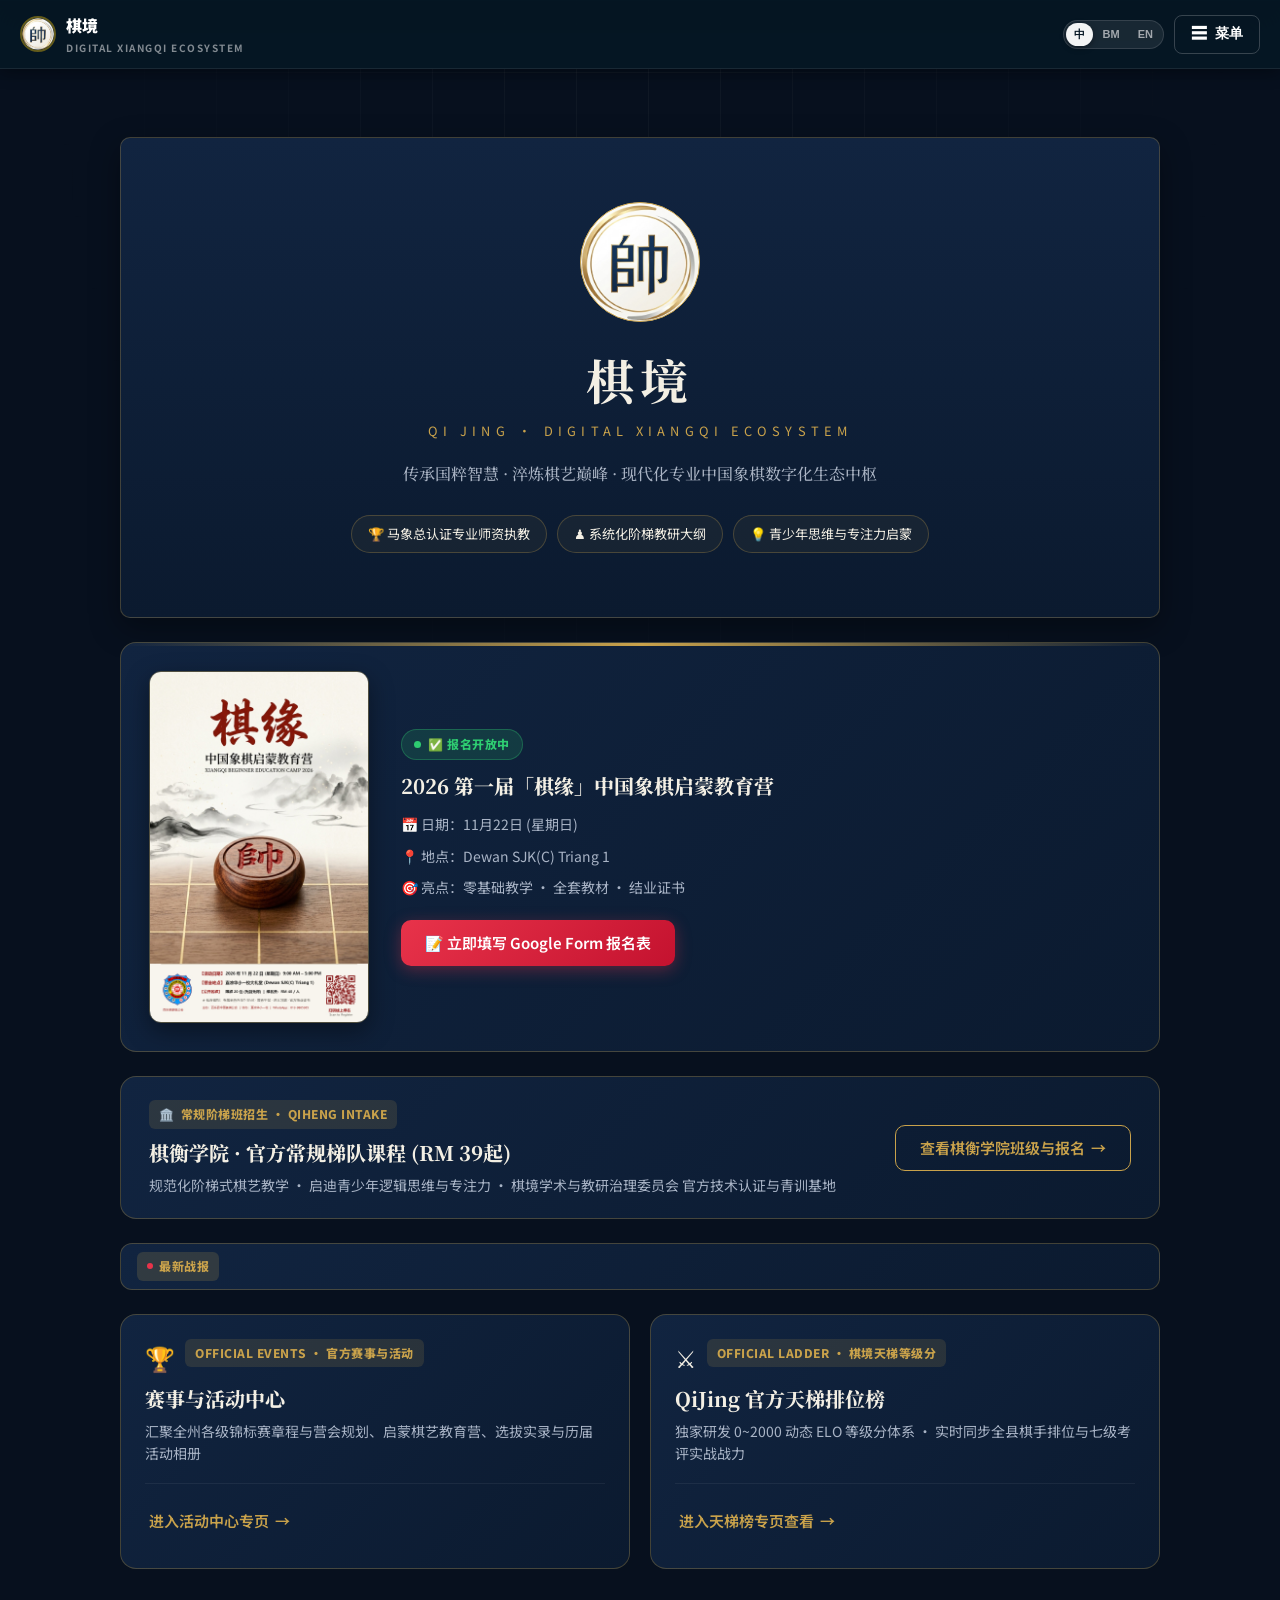
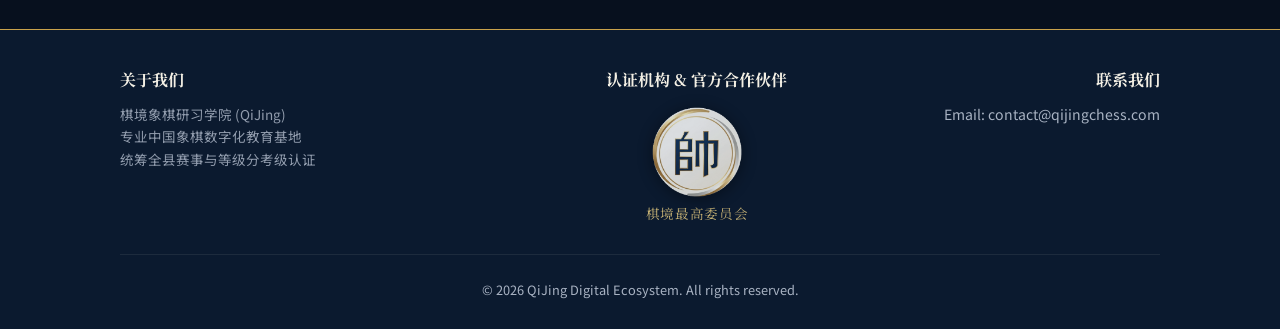
==== commit 0eb3e588: "fix(copy): purge gaming terminology (天梯/战力/0~2000), generalize curriculum descriptions, and align fo" ====
--- a/index.html
+++ b/index.html
@@ -1757,7 +1757,7 @@
     <a href="index.html" class="p-nav-brand">
       <img src="cxb_round_emblem.png" alt="QiJing" class="p-nav-logo">
       <div>
-        <div class="p-nav-title" data-i18n="hero.title">棋境</div>
+        <div class="p-nav-title">棋境</div>
         <div class="p-nav-sub">DIGITAL XIANGQI ECOSYSTEM</div>
       </div>
     </a>
@@ -1926,7 +1926,7 @@
         <h3 style="margin-bottom: 16px;" data-i18n="footer.partners_title">认证机构 & 官方合作伙伴</h3>
         <div style="display:flex; flex-direction:column; align-items:center; gap:8px; opacity:0.85;">
           <img src="cxb_round_emblem.png" alt="QiJing Logo" style="height: 90px; filter: drop-shadow(0 2px 8px rgba(0,0,0,0.5));">
-          <span data-i18n="footer.assoc_name" style="font-family: var(--font-serif); font-size:0.85rem; color:var(--gold-soft); text-transform:uppercase; letter-spacing:0.05em; line-height:1.3; white-space:nowrap;">棋境教研技术委员会</span>
+          <span data-i18n="footer.assoc_name" style="font-family: var(--font-serif); font-size:0.85rem; color:var(--gold-soft); text-transform:uppercase; letter-spacing:0.05em; line-height:1.3; white-space:nowrap;">棋境最高委员会</span>
         </div>
       </div>
 
@@ -2986,9 +2986,8 @@
 
 <script>
   // === CN/BM/EN Translation System ===
-  const i18n = {
-  cn: {
-    "nav.home": "首页", "nav.academy": "常规棋艺学院 (招生)", "nav.team": "组织架构与师资", "nav.ladder": "天梯榜", "nav.login": "登录",
+  const i18n = {cn: {
+    "nav.home": "主页", "nav.academy": "棋衡学院", "nav.team": "组织架构与师资", "nav.ladder": "学院 ELO", "nav.login": "登录",
     "hero.title": "棋境",
     "hero.tagline": "传承国粹智慧 · 淬炼棋艺巅峰 · 现代化专业中国象棋数字化生态中枢",
     "hero.badge1": "🏆 马象总认证专业师资执教",
@@ -3004,17 +3003,20 @@
     "gallery.title": "历届活动相册",
     "gallery.sub": "记录在棋境学术与教研治理委员会的精彩瞬间",
     "gallery.empty": "暂无公开相册。",
-    "events.title": "赛事与活动中心",
+    "events.title": "赛事与活动",
     "events.sub": "记录棋境学术与教研治理委员会的精彩瞬间与赛事资源",
     "events.preview_sub": "汇聚全州各级锦标赛章程与营会规划、启蒙棋艺教育营、选拔实录与历届活动相册",
     "events.preview_btn": "进入活动中心专页",
-    "nav.explore": "探索俱乐部",
+    "nav.explore": "探索棋境",
+    "nav.events": "赛事与活动",
+    "nav.events": "赛事与活动",
+    "nav.events": "赛事与活动",
     "nav.portals": "专属入口",
-    "nav.student_login": "学员专属登录",
-    "nav.school_portal": "校际赛编排与赛事系统",
-    "nav.admin_portal": "教练管理端",
+    "nav.student_login": "棋衡学员端",
+    "nav.school_portal": "棋境校园系统",
+    "nav.admin_portal": "总控管理端",
     "nav.language": "系统语言",
-    "nav.menu": "菜单", "nav.register": "在线报名中心",
+    "nav.menu": "菜单", "nav.register": "在线报名",
     "events.view_all": "📚 查看所有历届活动 / View All Events",
     "ladder.title": "QiJing 官方天梯排位榜",
     "ladder.sub": "棋境官方等级分体系 · 实时同步",
@@ -3029,13 +3031,13 @@
     "login.pwd_ph": "请输入密码",
     "login.btn": "登录进入系统",
     "footer.about_title": "关于我们",
-    "footer.about_desc": "棋境 (QiJing) 中国象棋数字化生态平台<br>旗下统筹棋衡学院与棋境校园系统<br>数字赋能棋艺教学、校际赛事编排与等级考评",
+    "footer.about_desc": "棋境 (QiJing) 中国象棋数字化生态平台<br>由棋境最高委员会统筹领航，旗下统辖棋衡学院与校园系统部<br>数字赋能全马青少年棋艺教学、校际赛事编排与官方 ELO 等级分考评",
     "footer.partners_title": "认证机构 & 官方合作伙伴",
     "footer.contact_title": "联系我们",
-    "footer.assoc_name": "棋境教研技术委员会"
+    "footer.assoc_name": "棋境最高委员会"
   },
   bm: {
-    "nav.home": "Utama", "nav.academy": "Akademi Catur (Kemasukan)", "nav.team": "Struktur & Jurulatih", "nav.ladder": "Kedudukan ELO", "nav.login": "Log Masuk",
+    "nav.home": "Laman Utama", "nav.academy": "Akademi QiHeng", "nav.team": "Organisasi & Jurulatih", "nav.ladder": "Sistem ELO Akademi", "nav.login": "Log Masuk",
     "hero.title": "Akademi Catur QiJing",
     "hero.tagline": "Akademi Catur Cina Profesional Berteraskan Teknologi & Silibus Saintifik",
     "hero.badge1": "🏆 Silibus Standard & Jurulatih Bertauliah",
@@ -3051,17 +3053,18 @@
     "gallery.title": "Galeri Acara Lepas",
     "gallery.sub": "Merakam detik-detik indah bersama QiJing",
         "gallery.empty": "Tiada album awam setakat ini.",
-    "events.title": "Pusat Acara & Aktiviti",
+    "events.title": "Kejohanan & Acara",
     "events.sub": "Sumber dan Rekod Acara QiJing",
     "events.preview_sub": "Kalendar kejohanan catur dan aktiviti, kem latihan catur, rekod pemilihan dan galeri acara",
     "events.preview_btn": "Ke Pusat Acara & Aktiviti",
-    "nav.explore": "Terokai Kelab",
+    "nav.events": "Kejohanan & Acara",
+    "nav.explore": "Terokai QiJing",
     "nav.portals": "Portal Khas",
-    "nav.student_login": "Log Masuk Pelajar",
-    "nav.school_portal": "Sistem Pertandingan Antara Sekolah",
-    "nav.admin_portal": "Portal Jurulatih",
+    "nav.student_login": "Portal Pelajar QiHeng",
+    "nav.school_portal": "Sistem Sekolah QiJing",
+    "nav.admin_portal": "Portal Pengurusan Pusat",
     "nav.language": "Bahasa Sistem",
-    "nav.menu": "Menu", "nav.register": "Portal Pendaftaran",
+    "nav.menu": "Menu", "nav.register": "Pendaftaran Online",
     "ladder.title": "Carta Kedudukan ELO Rasmi QiJing",
     "ladder.sub": "Sistem Penarafan Catur Rasmi QiJing · Segerak Langsung",
     "ladder.preview_sub": "Sistem Penarafan ELO 0~2000 Rasmi Negeri Pahang · Kedudukan Masa Nyata & 7 Tahap",
@@ -3075,13 +3078,13 @@
     "login.pwd_ph": "Masukkan kata laluan",
     "login.btn": "Log Masuk",
     "footer.about_title": "Mengenai Kami",
-    "footer.about_desc": "QiJing Xiangqi Academy (QiJing)<br>Akademi latihan catur Cina rasmi<br>dan badan pensijilan di Pahang.",
+    "footer.about_desc": "Ekosistem Digital Catur Cina QiJing<br>Ditadbir oleh Majlis Tertinggi QiJing, menaungi Akademi QiHeng dan Bahagian Sistem Digital Sekolah QiJing.",
     "footer.partners_title": "Rakan Rasmi & Pensijilan",
     "footer.contact_title": "Hubungi Kami",
-    "footer.assoc_name": "QIJING ACADEMIC & TECHNICAL DIRECTORATE"
+    "footer.assoc_name": "MAJLIS TERTINGGI QIJING"
   },
   en: {
-    "nav.home": "Home", "nav.academy": "Xiangqi Academy (Intake)", "nav.team": "Structure & Faculty", "nav.ladder": "ELO Standings", "nav.login": "Login",
+    "nav.home": "Home", "nav.academy": "QiHeng Academy", "nav.team": "Organization & Faculty", "nav.ladder": "Academy ELO", "nav.login": "Login",
     "hero.title": "QiJing",
     "hero.tagline": "Professional Digital Xiangqi Academy Powered by Advanced ELO Rating",
     "hero.badge1": "🏆 Federation-Certified Coaching Bench",
@@ -3097,15 +3100,16 @@
     "gallery.title": "Past Event Gallery",
     "gallery.sub": "Capturing wonderful moments at QiJing",
         "gallery.empty": "No public albums available.",
-    "events.title": "Events & Activities Center",
+    "events.title": "Tournaments & Events",
     "events.sub": "QiJing Event Resources and Records",
     "events.preview_sub": "Tournament calendar and youth training, beginner camps, district team selections and photo gallery",
     "events.preview_btn": "Visit Events Center",
-    "nav.explore": "Explore Club",
+    "nav.events": "Tournaments & Events",
+    "nav.explore": "Explore QiJing",
     "nav.portals": "Portals",
-    "nav.student_login": "Student Login",
-    "nav.school_portal": "School Pairing & Tournament System",
-    "nav.admin_portal": "Admin Portal",
+    "nav.student_login": "QiHeng Student Portal",
+    "nav.school_portal": "QiJing School System",
+    "nav.admin_portal": "Central Admin Console",
     "nav.language": "System Language",
     "nav.menu": "Menu", "nav.register": "Online Registration",
     "ladder.title": "QiJing Official ELO Standings",
@@ -3121,10 +3125,10 @@
     "login.pwd_ph": "Enter password",
     "login.btn": "Login",
     "footer.about_title": "About Us",
-    "footer.about_desc": "QiJing Xiangqi Academy (QiJing)<br>Official Xiangqi training academy<br>and rating body in Pahang.",
+    "footer.about_desc": "QiJing Digital Xiangqi Ecosystem<br>Governed by the QiJing Supreme Council, operating QiHeng Academy and the School & Digital Systems Department.",
     "footer.partners_title": "Official Partners",
     "footer.contact_title": "Contact Us",
-    "footer.assoc_name": "QIJING ACADEMIC & TECHNICAL DIRECTORATE"
+    "footer.assoc_name": "QIJING SUPREME COUNCIL"
   }
 };
 
@@ -3294,21 +3298,21 @@
 <div id="appleMegaMenu" class="apple-mega-menu">
   <div class="apple-mega-container">
     
-    <div class="apple-mega-col">
-      <h4 data-i18n="nav.explore">探索俱乐部</h4>
-      <a onclick="togglePublicTab('home'); closeMainNav()" data-i18n="nav.home">首页</a>
-      <a href="academy.html" style="color:var(--gold); font-weight:700;" data-i18n="nav.academy">棋衡学院 (常规招生)</a>
+        <div class="apple-mega-col">
+      <h4 data-i18n="nav.explore">探索棋境</h4>
+      <a onclick="togglePublicTab('home'); closeMainNav()" data-i18n="nav.home">主页</a>
+      <a href="academy.html" data-i18n="nav.academy">棋衡学院</a>
+      <a href="ladder.html" data-i18n="nav.ladder">学院 ELO</a>
+      <a href="events.html" data-i18n="nav.events">赛事与活动</a>
+      <a href="register.html" data-i18n="nav.register">在线报名</a>
       <a href="team.html" data-i18n="nav.team">组织架构与师资</a>
-      <a href="ladder.html" data-i18n="nav.ladder">天梯榜</a>
-      <a href="register.html" style="color:var(--gold-hover); font-weight:700;" data-i18n="nav.register">在线报名中心</a>
-      <a href="events.html" data-i18n="events.title">赛事与活动中心</a>
     </div>
     
     <div class="apple-mega-col">
       <h4 data-i18n="nav.portals">专属入口</h4>
-      <a onclick="togglePublicTab('login'); closeMainNav()" data-i18n="nav.student_login">学员专属登录</a>
-      <a href="school.html" data-i18n="nav.school_portal">棋境校园系统 (校际编排与PAJSK)</a>
-      <a href="admin.html" data-i18n="nav.admin_portal">教练管理端</a>
+      <a onclick="togglePublicTab('login'); closeMainNav()" data-i18n="nav.student_login">棋衡学员端</a>
+      <a href="school.html" data-i18n="nav.school_portal">棋境校园系统</a>
+      <a href="admin.html" data-i18n="nav.admin_portal">总控管理端</a>
     </div>
     
     <div class="apple-mega-col">
